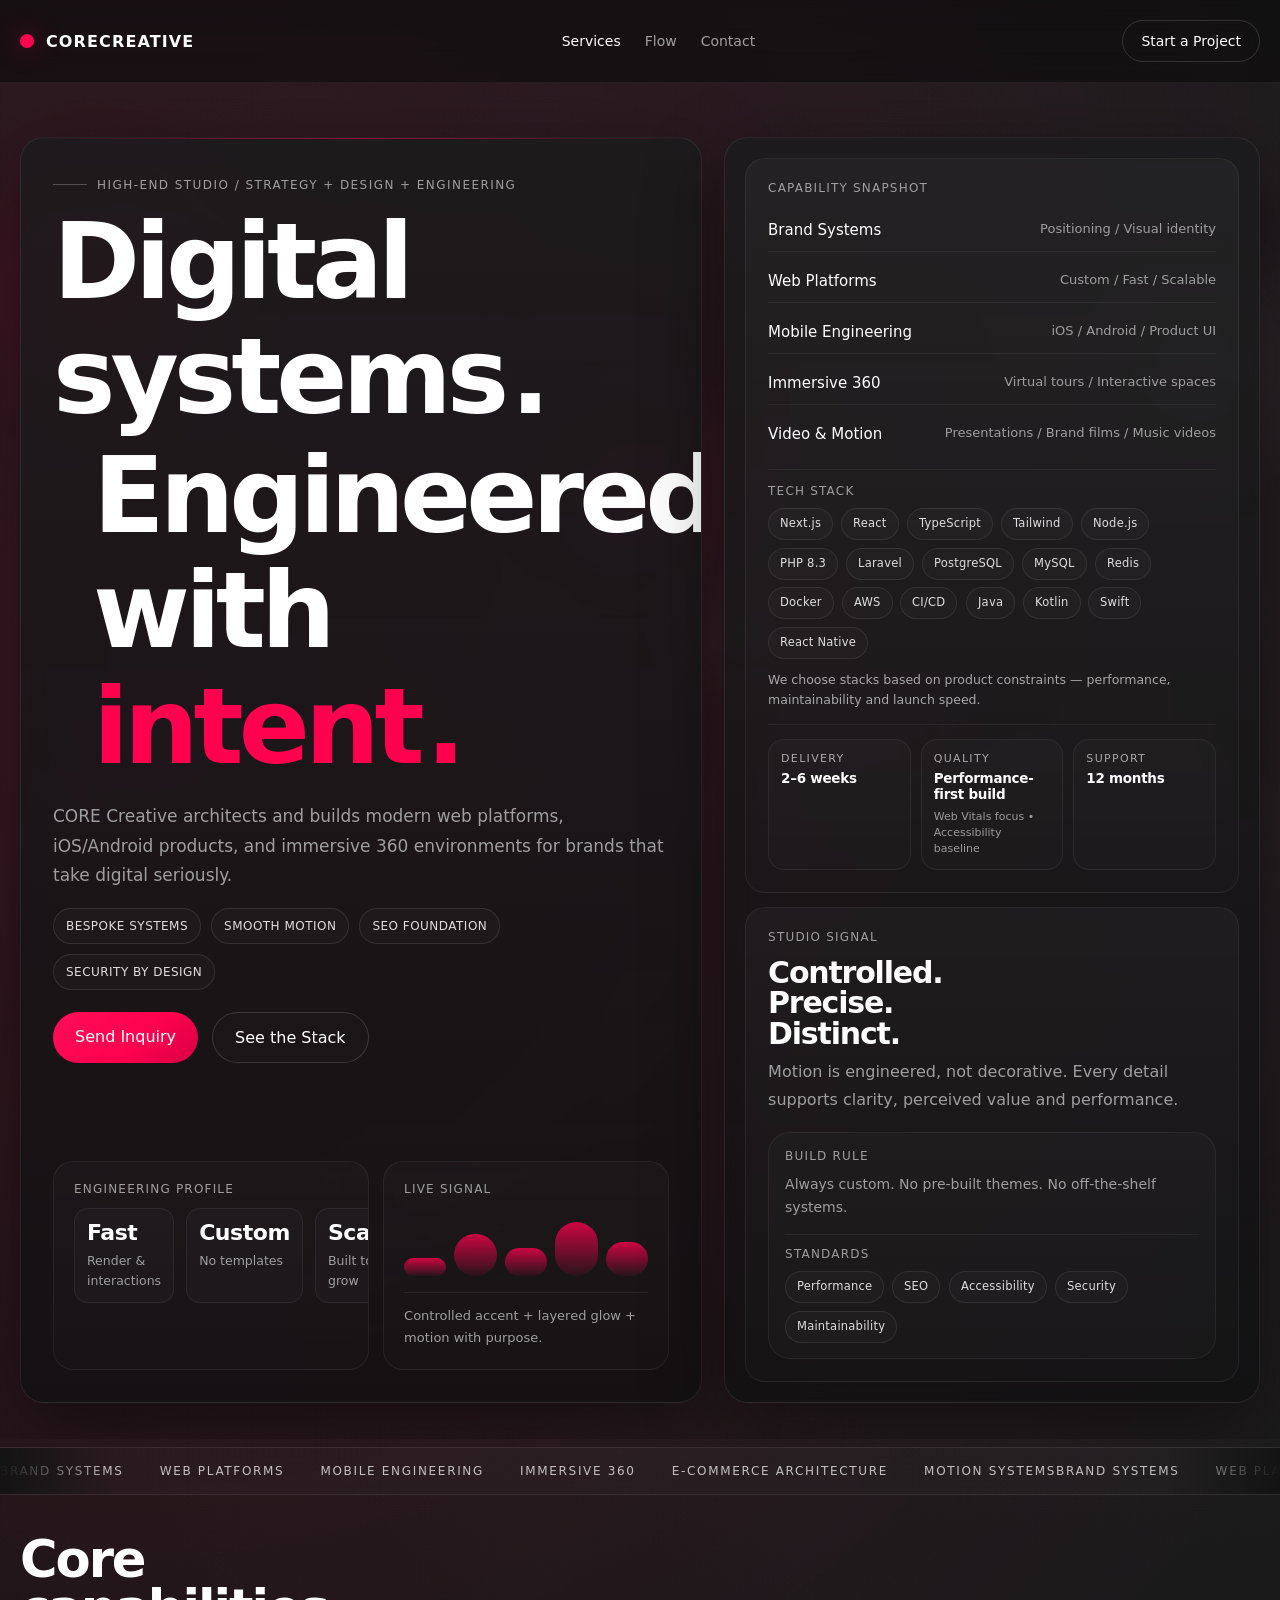
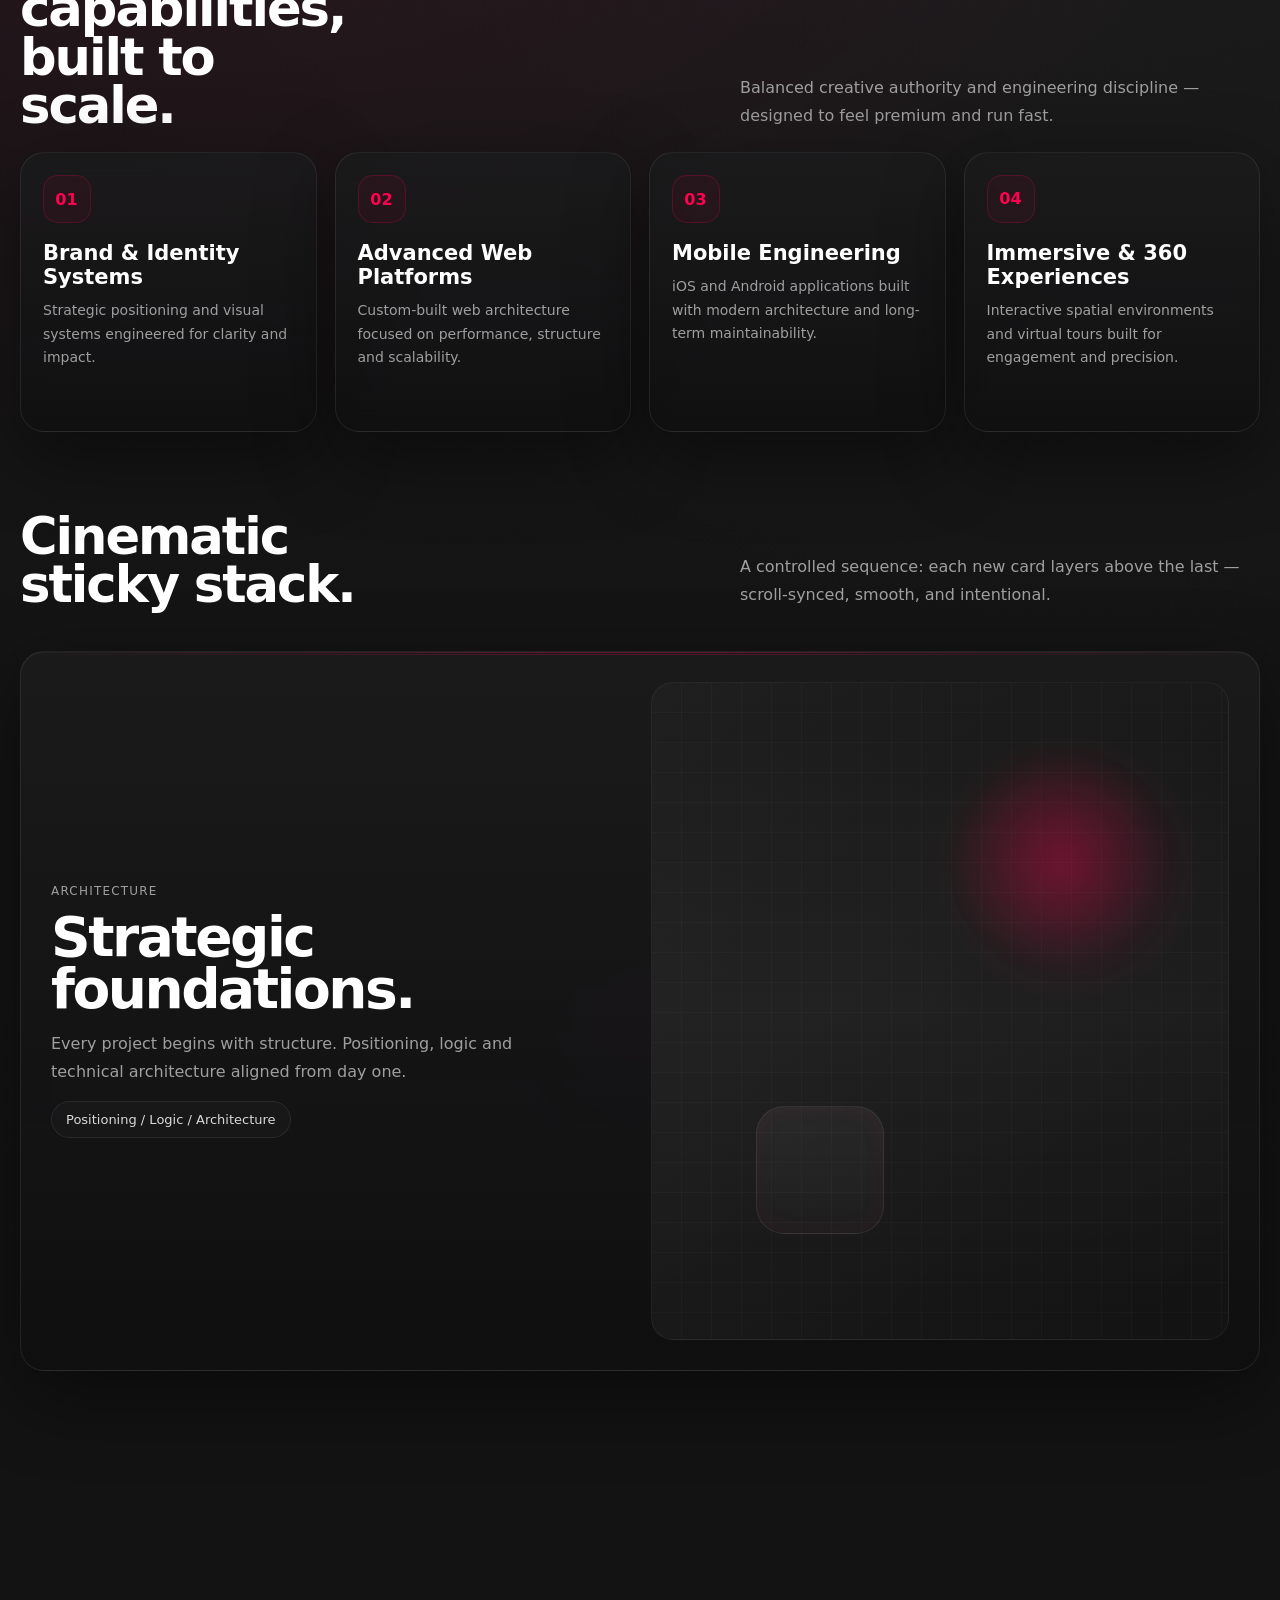
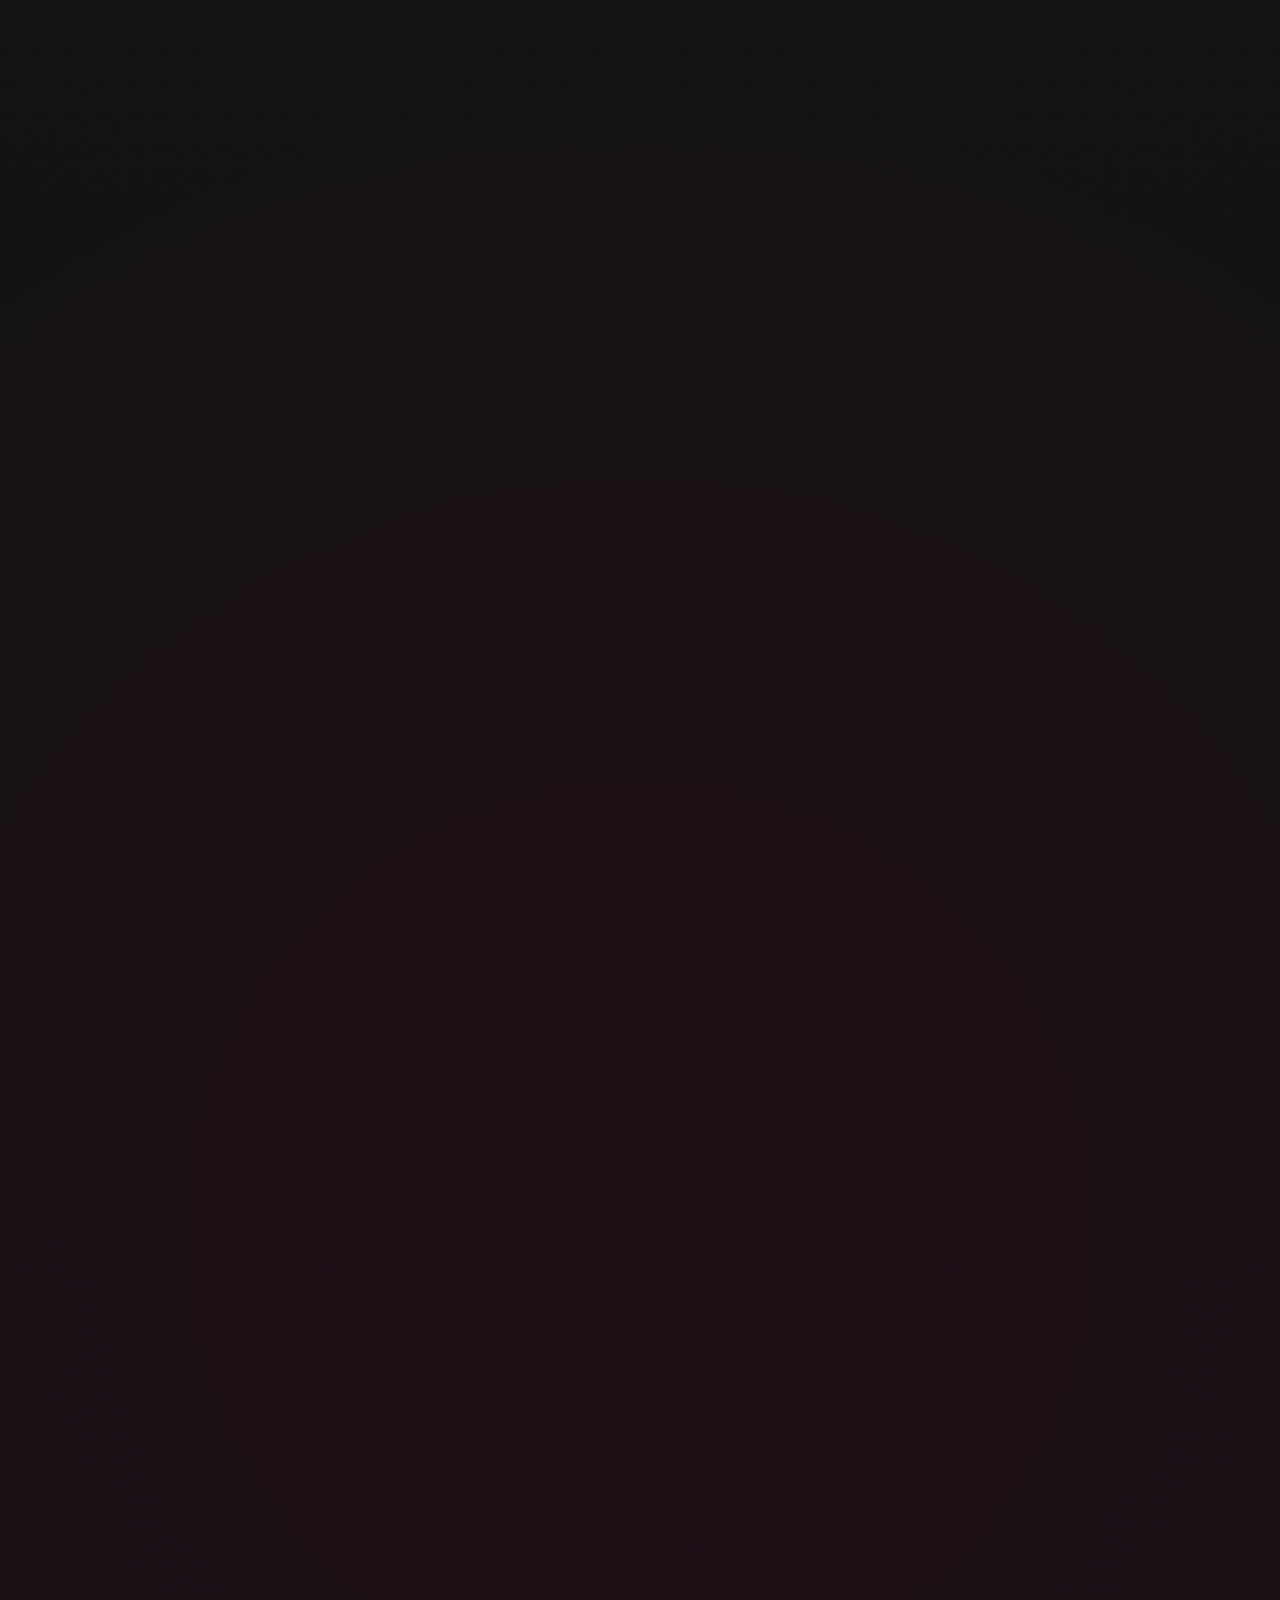
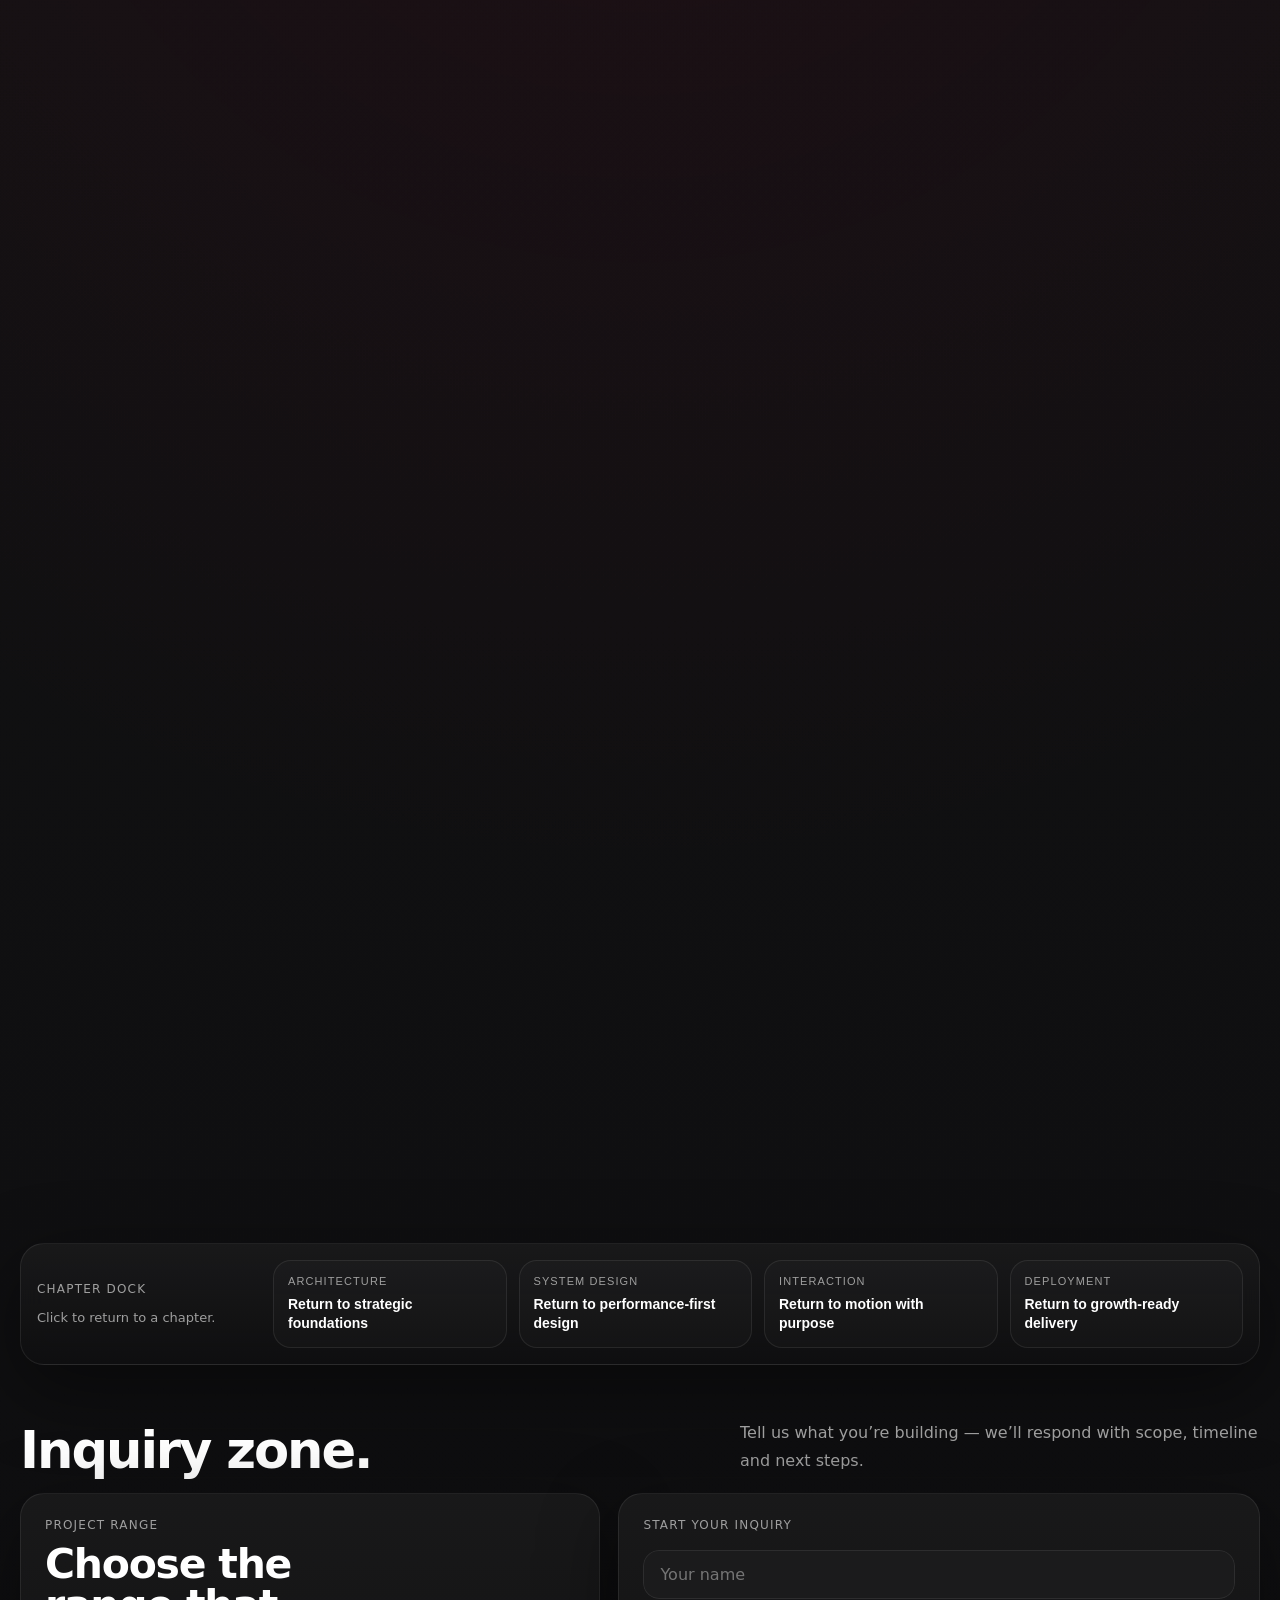
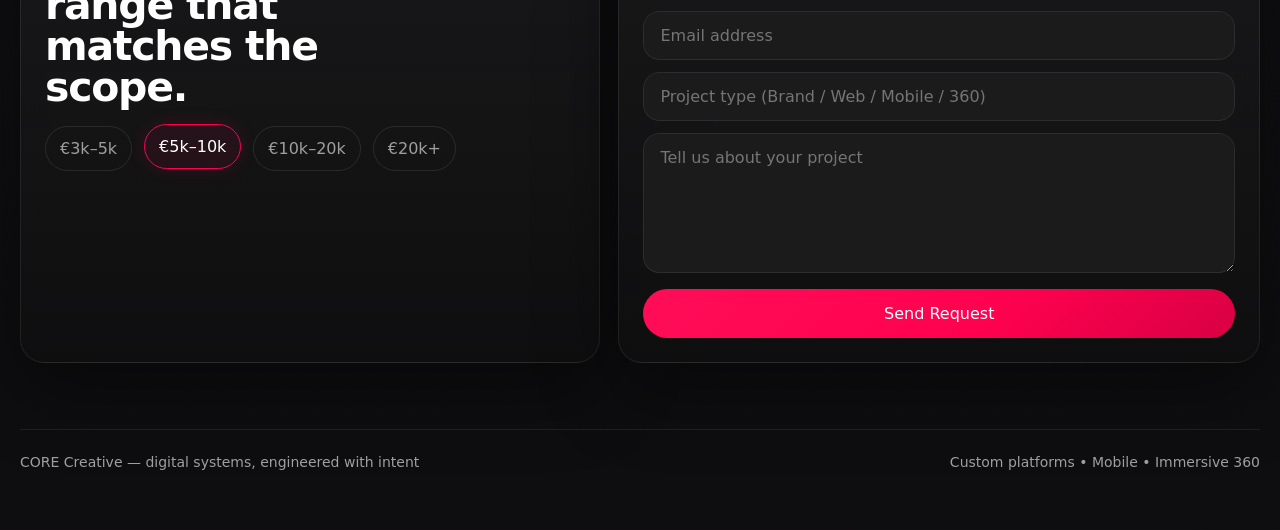
==== index.html @ ee584cf5 "baseline: last stable" ====
<!DOCTYPE html>
<html lang="en">
<head>
  <meta charset="UTF-8" />
  <meta name="viewport" content="width=device-width, initial-scale=1.0" />
  <title>CORE Creative — Real Overlay Stack</title>
<link rel="stylesheet" href="assets/css/styles.css?v=dev1">
</head>
<body>
  <header class="nav">
    <div class="container nav-inner">
      <a class="brand" href="#top"><span class="dot"></span><span>CORECREATIVE</span></a>
      <nav class="links">
        <a class="active" href="#services">Services</a>
        <a href="#stack">Flow</a>
        <a href="#contact">Contact</a>
      </nav>
      <a class="cta" href="#contact">Start a Project</a>
    </div>
  </header>

  <main>
    <section class="hero" id="top">
      <div class="hero-spot"></div>
      <div class="container hero-grid">
        <div class="panel reactive hero-main">
          <div class="hero-line"></div>

          <div>
            <span class="eyebrow">High-end studio / Strategy + Design + Engineering</span>

            <h1 class="title" aria-label="Digital systems. Engineered with intent.">
              <span class="line l1">
                <span class="w">Digital</span>
                <span class="w">systems<span class="punct punct-accent">.</span></span>
              </span>
              <span class="line l2">
                <span class="w">Engineered</span>
                <span class="w">with</span>
                <span class="w accent">intent<span class="punct punct-invert">.</span></span>
              </span>
            </h1>

            <p class="hero-copy">
              CORE Creative architects and builds modern web platforms, iOS/Android products, and immersive 360 environments for brands that take digital seriously.
            </p>

            <div class="proof-row" aria-label="proof signals">
              <span class="proof-pill">Bespoke systems</span>
              <span class="proof-pill">Smooth motion</span>
              <span class="proof-pill">SEO foundation</span>
              <span class="proof-pill">Security by design</span>
            </div>

            <div class="actions">
              <a class="btn primary" href="#contact">Send Inquiry</a>
              <a class="btn secondary" href="#stack">See the Stack</a>
            </div>
          </div>

          <div class="hero-strip">
            <div class="card reactive">
              <div>
                <div class="label">Engineering profile</div>
                <div class="metrics">
                  <div class="m"><strong>Fast</strong><span>Render & interactions</span></div>
                  <div class="m"><strong>Custom</strong><span>No templates</span></div>
                  <div class="m"><strong>Scaled</strong><span>Built to grow</span></div>
                </div>
              </div>
            </div>

            <div class="card reactive">
              <div>
                <div class="label">Live signal</div>
                <div class="bars">
                  <span class="bar"></span><span class="bar"></span><span class="bar"></span><span class="bar"></span><span class="bar"></span>
                </div>
              </div>
              <p class="micro">
                Controlled accent + layered glow + motion with purpose.
              </p>
            </div>
          </div>
        </div>

        <aside class="panel reactive hero-side">
          <div class="side-box reactive">
            <div class="label">Capability snapshot</div>
            <div class="list">
              <div class="item"><span>Brand Systems</span><span>Positioning / Visual identity</span></div>
              <div class="item"><span>Web Platforms</span><span>Custom / Fast / Scalable</span></div>
              <div class="item"><span>Mobile Engineering</span><span>iOS / Android / Product UI</span></div>
              <div class="item"><span>Immersive 360</span><span>Virtual tours / Interactive spaces</span></div>
              <div class="item"><span>Video & Motion</span><span>Presentations / Brand films / Music videos</span></div>
            </div>

            <div class="mini-stack">
              <div class="label">Tech stack</div>
              <div class="pill-row">
                <span class="pill">Next.js</span>
                <span class="pill">React</span>
                <span class="pill">TypeScript</span>
                <span class="pill">Tailwind</span>

                <span class="pill">Node.js</span>
                <span class="pill">PHP 8.3</span>
                <span class="pill">Laravel</span>

                <span class="pill">PostgreSQL</span>
                <span class="pill">MySQL</span>
                <span class="pill">Redis</span>
                <span class="pill">Docker</span>
                <span class="pill">AWS</span>
                <span class="pill">CI/CD</span>

                <span class="pill">Java</span>
                <span class="pill">Kotlin</span>
                <span class="pill">Swift</span>
                <span class="pill">React Native</span>
              </div>

              <p class="stack-note">
                We choose stacks based on product constraints — performance, maintainability and launch speed.
              </p>

              <div class="proof-metrics" aria-label="delivery proof">
                <div class="pm">
                  <small>Delivery</small>
                  <strong>2–6 weeks</strong>
                </div>

                <div class="pm">
                  <small>Quality</small>
                  <strong>Performance-first build</strong>
                  <span class="pm-sub">Web Vitals focus • Accessibility baseline</span>
                </div>

                <div class="pm">
                  <small>Support</small>
                  <strong>12 months</strong>
                </div>
              </div>
            </div>
          </div>

          <div class="side-box reactive">
            <div class="label">Studio signal</div>
            <h3 class="studio-title">
              Controlled. Precise. Distinct.
            </h3>
            <p class="studio-copy">
              Motion is engineered, not decorative. Every detail supports clarity, perceived value and performance.
            </p>

            <div class="rule-card">
              <div class="label">Build rule</div>
              <p class="rule-copy">
                Always custom. No pre-built themes. No off-the-shelf systems.
              </p>

              <div class="mini-stack mini-stack-tight">
                <div class="label">Standards</div>
                <div class="pill-row">
                  <span class="pill">Performance</span>
                  <span class="pill">SEO</span>
                  <span class="pill">Accessibility</span>
                  <span class="pill">Security</span>
                  <span class="pill">Maintainability</span>
                </div>
              </div>
            </div>
          </div>
        </aside>
      </div>
    </section>

    <section class="ticker-wrap" aria-hidden="true">
      <div class="ticker-track">
        <div class="ticker-group">
          <span>Brand Systems</span>
          <span>Web Platforms</span>
          <span>Mobile Engineering</span>
          <span>Immersive 360</span>
          <span>E-commerce Architecture</span>
          <span>Motion Systems</span>
        </div>
        <div class="ticker-group">
          <span>Brand Systems</span>
          <span>Web Platforms</span>
          <span>Mobile Engineering</span>
          <span>Immersive 360</span>
          <span>E-commerce Architecture</span>
          <span>Motion Systems</span>
        </div>
        <div class="ticker-group">
          <span>Brand Systems</span>
          <span>Web Platforms</span>
          <span>Mobile Engineering</span>
          <span>Immersive 360</span>
          <span>E-commerce Architecture</span>
          <span>Motion Systems</span>
        </div>
      </div>
    </section>

    <section class="section" id="services">
      <div class="container">
        <div class="head">
          <h2>Core capabilities, built to scale.</h2>
          <p>Balanced creative authority and engineering discipline — designed to feel premium and run fast.</p>
        </div>

        <div class="grid4">
          <article class="panel reactive service">
            <div>
              <div class="icon">01</div>
              <h3>Brand & Identity Systems</h3>
              <p>Strategic positioning and visual systems engineered for clarity and impact.</p>
            </div>
          </article>
          <article class="panel reactive service">
            <div>
              <div class="icon">02</div>
              <h3>Advanced Web Platforms</h3>
              <p>Custom-built web architecture focused on performance, structure and scalability.</p>
            </div>
          </article>
          <article class="panel reactive service">
            <div>
              <div class="icon">03</div>
              <h3>Mobile Engineering</h3>
              <p>iOS and Android applications built with modern architecture and long-term maintainability.</p>
            </div>
          </article>
          <article class="panel reactive service">
            <div>
              <div class="icon">04</div>
              <h3>Immersive & 360 Experiences</h3>
              <p>Interactive spatial environments and virtual tours built for engagement and precision.</p>
            </div>
          </article>
        </div>
      </div>
    </section>

    <section class="section" id="stack">
      <div class="container">
        <div class="head">
          <h2>Cinematic sticky stack.</h2>
          <p>A controlled sequence: each new card layers above the last — scroll-synced, smooth, and intentional.</p>
        </div>
      </div>

      <div class="stack-scene" id="stackScene">
        <div class="container">
          <div class="stack-sticky">
            <div class="stack-stage" id="stackStage">
              <div class="stack-scene-spot"></div>

              <article class="stack-card reactive" id="phase-1" data-base-rot="-2.6" data-base-x="-26">
                <div class="stack-veil"></div>
                <div class="stack-card-inner">
                  <div class="stack-copy">
                    <div class="label">Architecture</div>
                    <h3>Strategic foundations.</h3>
                    <p>Every project begins with structure. Positioning, logic and technical architecture aligned from day one.</p>
                    <span class="tag">Positioning / Logic / Architecture</span>
                  </div>
                  <div class="visual">
                    <div class="glow"></div>
                    <div class="core"></div>
                  </div>
                </div>
              </article>

              <article class="stack-card reactive" id="phase-2" data-base-rot="2.4" data-base-x="22">
                <div class="stack-veil"></div>
                <div class="stack-card-inner">
                  <div class="stack-copy">
                    <div class="label">System Design</div>
                    <h3>Designed to perform.</h3>
                    <p>Visual systems and interface logic built as one cohesive environment — clear, premium, consistent.</p>
                    <span class="tag">Design System / UI Logic / Cohesion</span>
                  </div>
                  <div class="visual">
                    <div class="glow" style="top:18%;right:16%"></div>
                    <div class="core" style="left:22%;bottom:20%"></div>
                  </div>
                </div>
              </article>

              <article class="stack-card reactive" id="phase-3" data-base-rot="-2.2" data-base-x="-18">
                <div class="stack-veil"></div>
                <div class="stack-card-inner">
                  <div class="stack-copy">
                    <div class="label">Interaction & Performance</div>
                    <h3>Motion with purpose.</h3>
                    <p>Controlled animation and feedback engineered for clarity and speed — never for decoration.</p>
                    <span class="tag">Motion / Feedback / Performance</span>
                  </div>
                  <div class="visual">
                    <div class="glow" style="top:24%;right:12%"></div>
                    <div class="core" style="left:16%;bottom:14%"></div>
                  </div>
                </div>
              </article>

              <article class="stack-card reactive" id="phase-4" data-base-rot="2.0" data-base-x="16">
                <div class="stack-veil"></div>
                <div class="stack-card-inner">
                  <div class="stack-copy">
                    <div class="label">Deployment & Scale</div>
                    <h3>Built for growth.</h3>
                    <p>Clean code, scalable architecture and long-term maintainability — ready for what comes next.</p>
                    <span class="tag">Scale / Maintainability / Delivery</span>
                  </div>
                  <div class="visual">
                    <div class="glow" style="top:14%;right:8%"></div>
                    <div class="core" style="left:20%;bottom:18%"></div>
                  </div>
                </div>
              </article>

            </div>
          </div>
        </div>
      </div>
    </section>

    <section class="section chapter-dock" id="dock">
      <div class="container">
        <div class="panel reactive chapter-shell">
          <div class="chapter-intro">
            <div class="label" style="margin-bottom:8px;">Chapter Dock</div>
            Click to return to a chapter.
          </div>
          <div class="chapter-row">
            <button class="chapter-btn" data-target="phase-1">
              <small>Architecture</small>
              <strong>Return to strategic foundations</strong>
            </button>
            <button class="chapter-btn" data-target="phase-2">
              <small>System Design</small>
              <strong>Return to performance-first design</strong>
            </button>
            <button class="chapter-btn" data-target="phase-3">
              <small>Interaction</small>
              <strong>Return to motion with purpose</strong>
            </button>
            <button class="chapter-btn" data-target="phase-4">
              <small>Deployment</small>
              <strong>Return to growth-ready delivery</strong>
            </button>
          </div>
        </div>
      </div>
    </section>

    <section class="section" id="contact">
      <div class="container">
        <div class="head">
          <h2>Inquiry zone.</h2>
          <p>Tell us what you’re building — we’ll respond with scope, timeline and next steps.</p>
        </div>

        <div class="two">
          <div class="panel reactive box">
            <div class="label">Project range</div>
            <h3 style="margin:12px 0 0;font-size:clamp(28px,3.2vw,44px);line-height:1;letter-spacing:-.03em;max-width:12ch;">
              Choose the range that matches the scope.
            </h3>
            <div class="chips">
              <span class="chip">€3k–5k</span>
              <span class="chip active">€5k–10k</span>
              <span class="chip">€10k–20k</span>
              <span class="chip">€20k+</span>
            </div>
          </div>

          <div class="panel reactive box">
            <div class="label">Start your inquiry</div>
            <form>
              <div class="field-wrap reactive">
                <input class="field" type="text" placeholder="Your name" />
              </div>
              <div class="field-wrap reactive">
                <input class="field" type="email" placeholder="Email address" />
              </div>
              <div class="field-wrap reactive">
                <input class="field" type="text" placeholder="Project type (Brand / Web / Mobile / 360)" />
              </div>
              <div class="field-wrap reactive">
                <textarea class="field" placeholder="Tell us about your project"></textarea>
              </div>
              <button class="btn primary" type="button">Send Request</button>
            </form>
          </div>
        </div>
      </div>
    </section>
  </main>

  <footer class="footer">
    <div class="container footer-line">
      <span>CORE Creative — digital systems, engineered with intent</span>
      <span>Custom platforms • Mobile • Immersive 360</span>
    </div>
  </footer>

  <script src="assets/js/app.js" defer></script>
</body>
</html>
---- assets/css/styles.css ----
:root{
  --accent:#FF014F;
  --accent-rgb:255,1,79;
  --bg1:#1b1b1c;
  --bg2:#141414;
  --bg3:#0e0e10;
  --text:#fff;
  --muted:#9F9F9F;
  --b1:rgba(255,255,255,.08);
  --b2:rgba(255,255,255,.14);
  --r:24px;
  --ease:cubic-bezier(.22,.61,.36,1);
  --max:1240px;
  --hero-x:50%;
  --hero-y:35%;
  --stack-x:50%;
  --stack-y:50%;
}

*{box-sizing:border-box}
html{scroll-behavior:smooth}
body{
  margin:0;
  font-family:Inter,system-ui,-apple-system,Segoe UI,sans-serif;
  color:var(--text);
  background:
    radial-gradient(circle at 12% 10%, rgba(var(--accent-rgb),.14), transparent 22%),
    radial-gradient(circle at 86% 14%, rgba(255,255,255,.03), transparent 22%),
    radial-gradient(circle at 50% 64%, rgba(var(--accent-rgb),.06), transparent 28%),
    linear-gradient(180deg, var(--bg1) 0%, var(--bg2) 34%, var(--bg3) 100%);
  overflow-x:hidden;
}

a{color:inherit;text-decoration:none}
.container{width:min(100% - 32px, var(--max)); margin:0 auto; position:relative; z-index:2;}

.nav{
  position:sticky; top:0; z-index:100;
  backdrop-filter:blur(16px);
  background:rgba(10,10,10,.56);
  border-bottom:1px solid rgba(255,255,255,.05);
}
.nav-inner{
  min-height:82px;
  display:flex;
  align-items:center;
  justify-content:space-between;
  gap:18px;
}
.brand{display:inline-flex; align-items:center; gap:12px; font-weight:800; letter-spacing:.07em;}
.dot{
  width:14px;height:14px;border-radius:999px;background:var(--accent);
  box-shadow:0 0 28px rgba(var(--accent-rgb),.44);
  animation:pulse 3s infinite;
}
.links{display:flex; gap:24px; color:var(--muted); font-size:14px;}
.links a:hover,.links a.active{color:#fff}
.cta{
  padding:12px 18px;
  border-radius:999px;
  border:1px solid var(--b2);
  font-size:14px;
  transition:.25s var(--ease);
}
.cta:hover{
  transform:translateY(-2px);
  border-color:var(--accent);
  box-shadow:0 0 24px rgba(var(--accent-rgb),.16);
}

.reactive{
  position:relative;
  --mx:50%;
  --my:50%;
  border-radius:inherit;
  isolation:isolate;
}
.reactive::before{
  content:"";
  position:absolute; inset:0;
  padding:1px; border-radius:inherit;
  background: radial-gradient(220px circle at var(--mx) var(--my),
    rgba(var(--accent-rgb),.92),
    rgba(var(--accent-rgb),.20) 20%,
    rgba(255,255,255,.08) 34%,
    transparent 60%);
  -webkit-mask: linear-gradient(#000 0 0) content-box, linear-gradient(#000 0 0);
  -webkit-mask-composite: xor;
  mask-composite: exclude;
  opacity:0;
  transition:opacity .14s linear;
  pointer-events:none;
  z-index:8;
}
.reactive::after{
  content:"";
  position:absolute; inset:-18%;
  background: radial-gradient(240px circle at var(--mx) var(--my), rgba(var(--accent-rgb),.10), transparent 42%);
  opacity:0;
  transition:opacity .14s linear;
  pointer-events:none;
  z-index:0;
}
.reactive.is-active::before,
.reactive.is-active::after{opacity:1}

.panel{
  border:1px solid var(--b1);
  border-radius:24px;
  background:linear-gradient(180deg, rgba(27,27,28,.84), rgba(15,15,16,.74));
  box-shadow:0 24px 80px rgba(0,0,0,.45);
  backdrop-filter:blur(12px);
  overflow:hidden;
}

.hero{
  position:relative;
  padding:54px 0 36px;
  overflow:clip;
}
.hero::before,.hero::after{
  content:"";
  position:absolute;
  border-radius:999px;
  filter:blur(18px);
  pointer-events:none;
  z-index:0;
}
.hero::before{
  width:360px;height:360px; left:-80px; top:20px;
  background: radial-gradient(circle, rgba(var(--accent-rgb),.16), transparent 64%);
  animation: floaty 10s ease-in-out infinite;
}
.hero::after{
  width:320px;height:320px; right:-80px; top:120px;
  background: radial-gradient(circle, rgba(255,255,255,.05), transparent 68%);
  animation: floaty 12s ease-in-out infinite reverse;
}
.hero-spot{
  position:absolute; inset:-8% -6% 0 -6%;
  pointer-events:none; z-index:1;
  background:
    radial-gradient(360px circle at var(--hero-x) var(--hero-y), rgba(var(--accent-rgb),.13), transparent 34%),
    radial-gradient(220px circle at calc(var(--hero-x) + 6%) calc(var(--hero-y) + 10%), rgba(255,255,255,.04), transparent 38%);
  filter:blur(18px);
}

.hero-grid{
  display:grid;
  grid-template-columns:1.12fr .88fr;
  gap:22px;
  align-items:stretch;
}
.hero-main{
  padding:32px;
  min-height:700px;
  display:flex;
  flex-direction:column;
  justify-content:space-between;
  position:relative;
}
.hero-line{
  position:absolute; inset:0 auto auto 0;
  width:100%; height:1px;
  background:linear-gradient(90deg,transparent,rgba(var(--accent-rgb),.7),transparent);
  opacity:.8;
}

.eyebrow{
  display:inline-flex;
  align-items:center;
  gap:10px;
  color:var(--muted);
  font-size:12px;
  letter-spacing:.12em;
  text-transform:uppercase;
}
.eyebrow::before{
  content:"";
  width:34px; height:1px;
  background:rgba(255,255,255,.24);
}

/* ---- TITLE FIX: avoid clipping, keep premium spacing ---- */
h1{
  margin:18px 0 0;
  font-size:clamp(56px, 8.2vw, 126px);
  line-height:1.0;
  letter-spacing:-.048em;
  max-width:100%;
}
.title{
  display:flex;
  flex-direction:column;
  gap:clamp(10px, 1.1vw, 16px);
  align-items:flex-start;
}
.line{
  display:flex;
  flex-wrap:wrap;                /* allow wrap -> no cutoff */
  align-items:baseline;
  column-gap:.18em;              /* keeps “fancy” spacing */
  row-gap:.10em;
  padding-right:.08em;
}
.l2{
  margin-left:.55ch;             /* stagger without transform clipping */
}

.w{
  display:inline-block;
  opacity:0;
  transform:translateY(120%) skewY(7deg);
  animation:splitIn 1s var(--ease) forwards;
  will-change:transform, opacity;
}
.punct{
  display:inline-block;
  opacity:1;
  transform:none;
  animation:none;
  margin-left:.06em;
  letter-spacing:0;
}
.accent{color:var(--accent)}
.l1 .w:nth-child(1){animation-delay:.06s}
.l1 .w:nth-child(2){animation-delay:.16s}
.l2 .w:nth-child(1){animation-delay:.30s}
.l2 .w:nth-child(2){animation-delay:.40s}
.l2 .w:nth-child(3){animation-delay:.50s}

.hero-copy{
  margin-top:22px;
  max-width:62ch;
  color:var(--muted);
  font-size:17px;
  line-height:1.75;
  opacity:0;
  transform:translateY(16px);
  animation:fadeUp .9s var(--ease) .72s forwards;
}

.proof-row{
  margin-top:14px;
  display:flex;
  flex-wrap:wrap;
  gap:10px;
  opacity:0;
  transform:translateY(10px);
  animation:fadeUp .9s var(--ease) .80s forwards;
}
.proof-pill{
  padding:10px 12px;
  border-radius:999px;
  border:1px solid rgba(255,255,255,.10);
  background:rgba(255,255,255,.02);
  color:rgba(255,255,255,.86);
  font-size:12px;
  letter-spacing:.04em;
  text-transform:uppercase;
}

.actions{
  margin-top:22px;
  display:flex;
  gap:14px;
  flex-wrap:wrap;
  opacity:0;
  transform:translateY(16px);
  animation:fadeUp .9s var(--ease) .90s forwards;
}
.btn{
  border:0; cursor:pointer; border-radius:999px;
  padding:15px 22px; font:inherit;
  position:relative; overflow:hidden;
  transition:.25s var(--ease);
}
.btn::before{
  content:"";
  position:absolute;
  width:130px;height:130px;
  right:-40px; bottom:-70px;
  border-radius:999px;
  background: radial-gradient(circle, rgba(255,255,255,.20), transparent 68%);
  opacity:0;
  transition:opacity .25s var(--ease);
}
.btn:hover::before{opacity:1}
.primary{
  background:linear-gradient(135deg,#ff0d58,#ff014f 58%,#d90043);
  color:#fff;
}
.primary:hover{
  transform:translateY(-3px);
  box-shadow:0 0 28px rgba(var(--accent-rgb),.26);
}
.secondary{
  background:rgba(255,255,255,.01);
  border:1px solid var(--b2);
  color:#fff;
}
.secondary:hover{
  transform:translateY(-3px);
  border-color:var(--accent);
  background:rgba(var(--accent-rgb),.04);
}

/* HERO STRIP */
.hero-strip{
  margin-top:28px;
  display:grid;
  grid-template-columns:1.05fr .95fr;
  gap:14px;
  align-items:stretch;
}
.card{
  border-radius:20px;
  border:1px solid rgba(255,255,255,.06);
  background: linear-gradient(180deg, rgba(255,255,255,.025), rgba(255,255,255,.01));
  padding:20px;
  min-height:188px;
  overflow:hidden;

  display:flex;
  flex-direction:column;
  justify-content:space-between;
  gap:16px;

  transition:transform .25s var(--ease), box-shadow .25s var(--ease);
}
.card:hover{
  transform:translateY(-4px) scale(1.005);
  box-shadow:0 16px 44px rgba(0,0,0,.26);
}
.label{
  color:var(--muted);
  font-size:12px;
  letter-spacing:.1em;
  text-transform:uppercase;
}
.metrics{
  margin-top:12px;
  display:grid;
  grid-template-columns:repeat(3,1fr);
  gap:12px;
}
.m{
  padding:12px 12px;
  border-radius:14px;
  background:rgba(255,255,255,.02);
  border:1px solid rgba(255,255,255,.06);
}
.m strong{
  display:block;
  font-size:22px;
  line-height:1.05;
  margin-bottom:6px;
  letter-spacing:-.02em;
}
.m span{color:var(--muted); font-size:12.5px; line-height:1.35;}

.bars{
  margin-top:10px;
  display:grid;
  grid-template-columns:repeat(5,1fr);
  gap:8px;
  align-items:end;
  min-height:70px;
}
.bar{
  border-radius:999px;
  background:linear-gradient(180deg, rgba(var(--accent-rgb),.78), rgba(var(--accent-rgb),.06));
  transform-origin:bottom;
  animation:barPulse 2.4s ease-in-out infinite;
}
.bar:nth-child(1){height:18px;animation-delay:.1s}
.bar:nth-child(2){height:42px;animation-delay:.3s}
.bar:nth-child(3){height:28px;animation-delay:.5s}
.bar:nth-child(4){height:54px;animation-delay:.2s}
.bar:nth-child(5){height:34px;animation-delay:.4s}

.micro{
  margin:0;
  color:var(--muted);
  font-size:13px;
  line-height:1.7;
  padding-top:12px;
  border-top:1px solid rgba(255,255,255,.06);
}

.hero-side{
  padding:20px;
  min-height:700px;
  display:grid;
  grid-template-rows:auto auto;
  gap:14px;
}
.side-box{
  padding:22px;
  border-radius:20px;
  border:1px solid rgba(255,255,255,.06);
  background:linear-gradient(180deg, rgba(255,255,255,.03), rgba(255,255,255,.01));
  transition:transform .25s var(--ease), box-shadow .25s var(--ease);
  overflow:hidden;
}
.side-box:hover{
  transform:translateY(-6px);
  box-shadow:0 18px 50px rgba(0,0,0,.28);
}
.list{margin-top:14px; display:grid; gap:8px;}
.item{
  display:flex;
  justify-content:space-between;
  gap:12px;
  padding:12px 0;
  border-bottom:1px solid rgba(255,255,255,.06);
  font-size:15px;
}
.item:last-child{border-bottom:0}
.item span:last-child{
  color:var(--muted);
  font-size:13px;
  text-align:right;
}

/* Tech stack + pills */
.mini-stack{
  margin-top:14px;
  padding-top:14px;
  border-top:1px solid rgba(255,255,255,.06);
}
.mini-stack-tight{
  margin-top:14px;
  padding-top:12px;
}
.pill-row{
  margin-top:10px;
  display:flex;
  flex-wrap:wrap;
  gap:8px;
}
.pill{
  padding:9px 11px;
  border-radius:999px;
  border:1px solid rgba(255,255,255,.08);
  background:rgba(255,255,255,.02);
  color:rgba(255,255,255,.86);
  font-size:11.5px;
  letter-spacing:.02em;
  line-height:1;
  white-space:nowrap;
  transition:transform .25s var(--ease), border-color .25s var(--ease), background .25s var(--ease), box-shadow .25s var(--ease);
  will-change:transform;
}
.pill:hover{
  transform:translateY(-2px);
  border-color:rgba(var(--accent-rgb), .35);
  background:rgba(var(--accent-rgb), .05);
  box-shadow:0 0 22px rgba(var(--accent-rgb), .10);
}
.stack-note{
  margin:12px 0 0;
  color:rgba(255,255,255,.62);
  font-size:12.5px;
  line-height:1.6;
}

/* proof metrics row */
.proof-metrics{
  margin-top:14px;
  padding-top:14px;
  border-top:1px solid rgba(255,255,255,.06);
  display:grid;
  grid-template-columns:repeat(3, minmax(0, 1fr));
  gap:10px;
}
.pm{
  border:1px solid rgba(255,255,255,.06);
  background:linear-gradient(180deg, rgba(255,255,255,.018), rgba(255,255,255,.010));
  border-radius:16px;
  padding:12px 12px;
}
.pm small{
  display:block;
  color:rgba(255,255,255,.62);
  font-size:11px;
  letter-spacing:.12em;
  text-transform:uppercase;
  margin-bottom:6px;
}
.pm strong{
  display:block;
  font-size:13.5px;
  letter-spacing:-.02em;
  line-height:1.15;
}
.pm-sub{
  display:block;
  margin-top:7px;
  color:rgba(255,255,255,.56);
  font-size:11px;
  line-height:1.45;
}

/* Studio text helpers */
.studio-title{
  margin:14px 0 8px;
  font-size:30px;
  line-height:1.02;
  letter-spacing:-0.04em;
  max-width:12ch;
}
.studio-copy{
  margin:0;
  color:var(--muted);
  line-height:1.75;
}

/* Rule card */
.rule-card{
  margin-top:18px;
  border-radius:22px;
  border:1px solid rgba(255,255,255,.06);
  background:rgba(255,255,255,.02);
  padding:16px;
}
.rule-copy{
  margin:10px 0 0;
  color:var(--muted);
  line-height:1.7;
  font-size:14px;
}

.ticker-wrap{
  margin:8px 0 0;
  overflow:hidden;
  border-top:1px solid var(--b1);
  border-bottom:1px solid var(--b1);
  background:rgba(255,255,255,.015);
  position:relative;
}
.ticker-wrap::before,.ticker-wrap::after{
  content:"";
  position:absolute;
  top:0;
  width:110px;
  height:100%;
  pointer-events:none;
  z-index:2;
}
.ticker-wrap::before{
  left:0;
  background:linear-gradient(90deg, rgba(20,20,20,1), rgba(20,20,20,0));
}
.ticker-wrap::after{
  right:0;
  background:linear-gradient(270deg, rgba(20,20,20,1), rgba(20,20,20,0));
}
.ticker-track{
  display:flex;
  width:max-content;
  will-change:transform;
  animation:tickerLoop 18s linear infinite;
}
.ticker-group{
  display:flex;
  flex-shrink:0;
  align-items:center;
  gap:36px;
  padding:16px 0;
  color:rgba(255,255,255,.72);
  text-transform:uppercase;
  letter-spacing:.14em;
  font-size:12px;
}

.section{padding:40px 0;}
.head{
  display:flex;
  justify-content:space-between;
  align-items:end;
  gap:18px;
  margin-bottom:18px;
}
.head h2{
  margin:0;
  font-size:clamp(32px,4vw,58px);
  line-height:.95;
  letter-spacing:-.04em;
  max-width:10ch;
}
.head p{
  margin:0;
  max-width:520px;
  color:var(--muted);
  line-height:1.75;
}

/* ---- FIX: Stack must never overlap its heading ---- */
#stack{
  position:relative;
  isolation:isolate; /* key: contain stacking contexts from transforms/perspective */
}
#stack .head{
  position:relative;
  z-index:5; /* above sticky stage/cards inside the same isolated context */
}

.grid4{
  display:grid;
  grid-template-columns:repeat(4,1fr);
  gap:18px;
  margin-top:22px;
}
.service{
  min-height:280px;
  padding:22px;
  display:flex;
  flex-direction:column;
  justify-content:space-between;
  transition:.25s var(--ease);
}
.service:hover{
  transform:translateY(-8px) scale(1.01);
  box-shadow:0 18px 55px rgba(0,0,0,.34);
}
.icon{
  width:48px;height:48px;border-radius:15px;
  border:1px solid rgba(var(--accent-rgb),.22);
  background:rgba(var(--accent-rgb),.06);
  display:grid; place-items:center;
  color:var(--accent);
  font-weight:700;
}
.service h3{margin:18px 0 10px; font-size:21px;}
.service p{margin:0; color:var(--muted); line-height:1.7; font-size:14px;}

/* REAL OVERLAY STACK */
.stack-scene{
  position:relative;
  z-index:1; /* stays below #stack .head inside isolated section */
  height:420vh;
}
.stack-scene .container{height:100%}
.stack-sticky{
  position:sticky;
  top:108px;
  height:calc(100vh - 132px);
  display:flex;
  align-items:center;
}
.stack-stage{
  position:relative;
  width:100%;
  height:min(80vh, 760px);
  min-height:580px;
  perspective:1400px;
  perspective-origin:50% 48%;
  transform-style:preserve-3d;
  overflow:visible;
  isolation:isolate;
}
.stack-scene-spot{
  position:absolute;
  inset:-12%;
  pointer-events:none;
  z-index:0;
  background:
    radial-gradient(320px circle at var(--stack-x) var(--stack-y), rgba(var(--accent-rgb),.10), transparent 34%),
    radial-gradient(220px circle at calc(var(--stack-x) + 7%) calc(var(--stack-y) + 12%), rgba(255,255,255,.04), transparent 36%);
  filter:blur(22px);
  transform:translateZ(0);
}
.stack-card{
  position:absolute;
  inset:0;
  border:1px solid rgba(255,255,255,.08);
  border-radius:24px;
  background:linear-gradient(180deg, rgba(27,27,28,.94), rgba(15,15,16,.88));
  box-shadow:
    0 24px 80px rgba(0,0,0,.48),
    inset 0 1px 0 rgba(255,255,255,.03);
  backdrop-filter:blur(14px);
  overflow:hidden;
  will-change:transform, filter, opacity;
  transform-style:preserve-3d;
  backface-visibility:hidden;

  --tx:0px;
  --ty:0px;
  --rz:0deg;
  --sc:1;
  --rx:0deg;
  --ry:0deg;

  transform:
    translate3d(var(--tx), var(--ty), 0)
    rotate(var(--rz))
    scale(var(--sc))
    rotateX(var(--rx))
    rotateY(var(--ry));

  pointer-events:none;
  z-index:10;
}
.stack-card.active-top{pointer-events:auto}
.stack-card::before{
  content:"";
  position:absolute;
  inset:0 auto auto 0;
  width:100%;
  height:1px;
  background:linear-gradient(90deg, transparent, rgba(var(--accent-rgb),.45), transparent);
  opacity:.65;
  z-index:7;
}
.stack-veil{
  position:absolute;
  inset:0;
  background:
    linear-gradient(180deg, rgba(0,0,0,.05), rgba(0,0,0,.16)),
    radial-gradient(circle at 82% 14%, rgba(0,0,0,.14), transparent 28%);
  opacity:0;
  pointer-events:none;
  z-index:2;
  transform:translateZ(0);
}
.stack-card-inner{
  position:relative;
  z-index:4;
  height:100%;
  padding:30px;
  display:grid;
  grid-template-columns:1fr 1fr;
  gap:22px;
  align-items:stretch;
  transform:translateZ(0);
  backface-visibility:hidden;
}
.stack-copy{
  display:flex;
  flex-direction:column;
  justify-content:center;
  gap:14px;
}
.stack-copy h3{
  margin:0;
  font-size:clamp(34px,4.3vw,60px);
  line-height:.94;
  letter-spacing:-.045em;
  max-width:10ch;
}
.stack-copy p{
  margin:0;
  color:var(--muted);
  line-height:1.78;
  max-width:48ch;
}
.tag{
  width:fit-content;
  padding:10px 14px;
  border-radius:999px;
  border:1px solid rgba(255,255,255,.08);
  background:rgba(255,255,255,.02);
  color:rgba(255,255,255,.84);
  font-size:13px;
}
.visual{
  border-radius:22px;
  border:1px solid rgba(255,255,255,.06);
  position:relative;
  overflow:hidden;
  background:
    linear-gradient(135deg, rgba(255,255,255,.03), rgba(255,255,255,.01)),
    radial-gradient(circle at 72% 28%, rgba(var(--accent-rgb),.16), transparent 22%),
    linear-gradient(135deg, #181818, #101010);
  min-height:100%;
  transform:translateZ(0);
  backface-visibility:hidden;
  contain:paint;
}
.visual::before{
  content:"";
  position:absolute; inset:-1px;
  background-image:
    linear-gradient(rgba(255,255,255,.025) 1px, transparent 1px),
    linear-gradient(90deg, rgba(255,255,255,.025) 1px, transparent 1px);
  background-size:30px 30px;
  transform:translateZ(0);
  will-change:transform;
}
.visual::after{
  content:"";
  position:absolute; inset:-1px;
  background:linear-gradient(180deg, transparent, rgba(255,255,255,.03), transparent);
  animation:scan 6s linear infinite;
  transform:translateZ(0);
  will-change:transform;
}
.glow{
  position:absolute;
  width:220px; height:220px;
  top:10%; right:10%;
  border-radius:999px;
  background:radial-gradient(circle, rgba(var(--accent-rgb),.24), transparent 68%);
  filter:blur(10px);
  transform:translateZ(0);
}
.core{
  position:absolute;
  width:128px; height:128px;
  left:18%; bottom:16%;
  border-radius:28px;
  border:1px solid rgba(255,255,255,.08);
  background:linear-gradient(180deg, rgba(255,255,255,.05), rgba(255,255,255,.02));
  box-shadow: inset 0 0 24px rgba(var(--accent-rgb),.05);
  transform:translateZ(0);
}

.chapter-dock{
  padding:0 0 14px;
  margin-top:-4px;
}
.chapter-shell{
  padding:16px;
  border-radius:24px;
  display:grid;
  grid-template-columns:220px 1fr;
  gap:16px;
  align-items:center;
}
.chapter-intro{
  color:var(--muted);
  font-size:13px;
  line-height:1.7;
}
.chapter-row{
  display:grid;
  grid-template-columns:repeat(4,1fr);
  gap:12px;
}
.chapter-btn{
  border:1px solid rgba(255,255,255,.08);
  background:rgba(255,255,255,.02);
  color:#fff;
  border-radius:18px;
  padding:14px;
  text-align:left;
  cursor:pointer;
  transition:transform .25s var(--ease), border-color .25s var(--ease), background .25s var(--ease), box-shadow .25s var(--ease);
}
.chapter-btn small{
  display:block;
  color:var(--muted);
  margin-bottom:8px;
  text-transform:uppercase;
  letter-spacing:.1em;
  font-size:11px;
}
.chapter-btn strong{
  display:block;
  font-size:14px;
  line-height:1.35;
  font-weight:600;
}
.chapter-btn:hover{
  transform:translateY(-4px);
  border-color:rgba(var(--accent-rgb), .35);
  background:rgba(var(--accent-rgb), .05);
  box-shadow:0 0 24px rgba(var(--accent-rgb), .12);
}

.two{display:grid; grid-template-columns:.95fr 1.05fr; gap:18px;}
.box{padding:24px;}
.chips{margin-top:18px; display:flex; flex-wrap:wrap; gap:12px;}
.chip{
  padding:12px 14px; border-radius:999px;
  border:1px solid rgba(255,255,255,.10);
  color:var(--muted);
  transition:.25s var(--ease);
}
.chip.active,.chip:hover{
  color:#fff;
  border-color:var(--accent);
  background:rgba(var(--accent-rgb),.08);
  box-shadow:0 0 18px rgba(var(--accent-rgb),.14);
  transform:translateY(-2px);
}
form{margin-top:18px; display:grid; gap:12px;}
.field-wrap{
  border-radius:16px;
  overflow:hidden;
  position:relative;
  isolation:isolate;
}
.field-wrap::before,.field-wrap::after{border-radius:16px;}
.field{
  width:100%;
  background:#1b1b1c;
  border:1px solid rgba(255,255,255,.08);
  border-radius:16px;
  padding:14px 16px;
  color:#fff;
  outline:none;
  font:inherit;
  position:relative;
  z-index:2;
}
.field:focus{
  border-color:rgba(var(--accent-rgb),.4);
  box-shadow:0 0 0 4px rgba(var(--accent-rgb),.08);
}
textarea.field{min-height:140px; resize:vertical;}

.footer{padding:26px 0 60px; color:var(--muted); font-size:14px;}
.footer-line{
  padding-top:24px;
  border-top:1px solid var(--b1);
  display:flex;
  justify-content:space-between;
  gap:16px;
  flex-wrap:wrap;
}

@keyframes splitIn{to{opacity:1; transform:translateY(0) skewY(0)}}
@keyframes fadeUp{to{opacity:1; transform:translateY(0)}}
@keyframes floaty{0%,100%{transform:translateY(0)}50%{transform:translateY(18px)}}
@keyframes pulse{0%,100%{box-shadow:0 0 18px rgba(var(--accent-rgb),.22)}50%{box-shadow:0 0 30px rgba(var(--accent-rgb),.36)}}
@keyframes tickerLoop{from{transform:translateX(0)}to{transform:translateX(-33.3333%)}}
@keyframes scan{0%{transform:translateY(-100%)}100%{transform:translateY(100%)}}
@keyframes barPulse{0%,100%{transform:scaleY(.82);opacity:.75}50%{transform:scaleY(1.06);opacity:1}}

@media (max-width:1100px){
  .hero-grid,.grid4,.two,.stack-card-inner,.chapter-shell{grid-template-columns:1fr;}
  .hero-main,.hero-side{min-height:auto;}
  .hero-side{grid-template-rows:auto;}
  .stack-scene{height:auto;}
  .stack-scene .container{height:auto;}
  .stack-sticky{position:relative; top:auto; height:auto;}
  .stack-stage{height:auto; min-height:auto; display:grid; gap:18px; perspective:none;}
  .stack-card{
    position:relative !important;
    inset:auto !important;
    transform:none !important;
    filter:none !important;
    opacity:1 !important;
    pointer-events:auto !important;
  }
  .stack-scene-spot{display:none}
  .stack-veil{display:none}
  .chapter-row{grid-template-columns:1fr 1fr;}
  .card{min-height:auto;}
  .proof-metrics{grid-template-columns:1fr; }
  .l2{margin-left:0} /* disable stagger on smaller */
}
@media (max-width:760px){
  .links{display:none}
  .hero-strip,.metrics,.head,.footer-line{display:grid; grid-template-columns:1fr;}
  .hero-main,.hero-side,.box,.stack-card-inner{padding:20px;}
  h1{max-width:100%}
  .grid4{grid-template-columns:1fr;}
  .ticker-group{gap:24px; font-size:11px;}
  .chapter-row{grid-template-columns:1fr;}
}
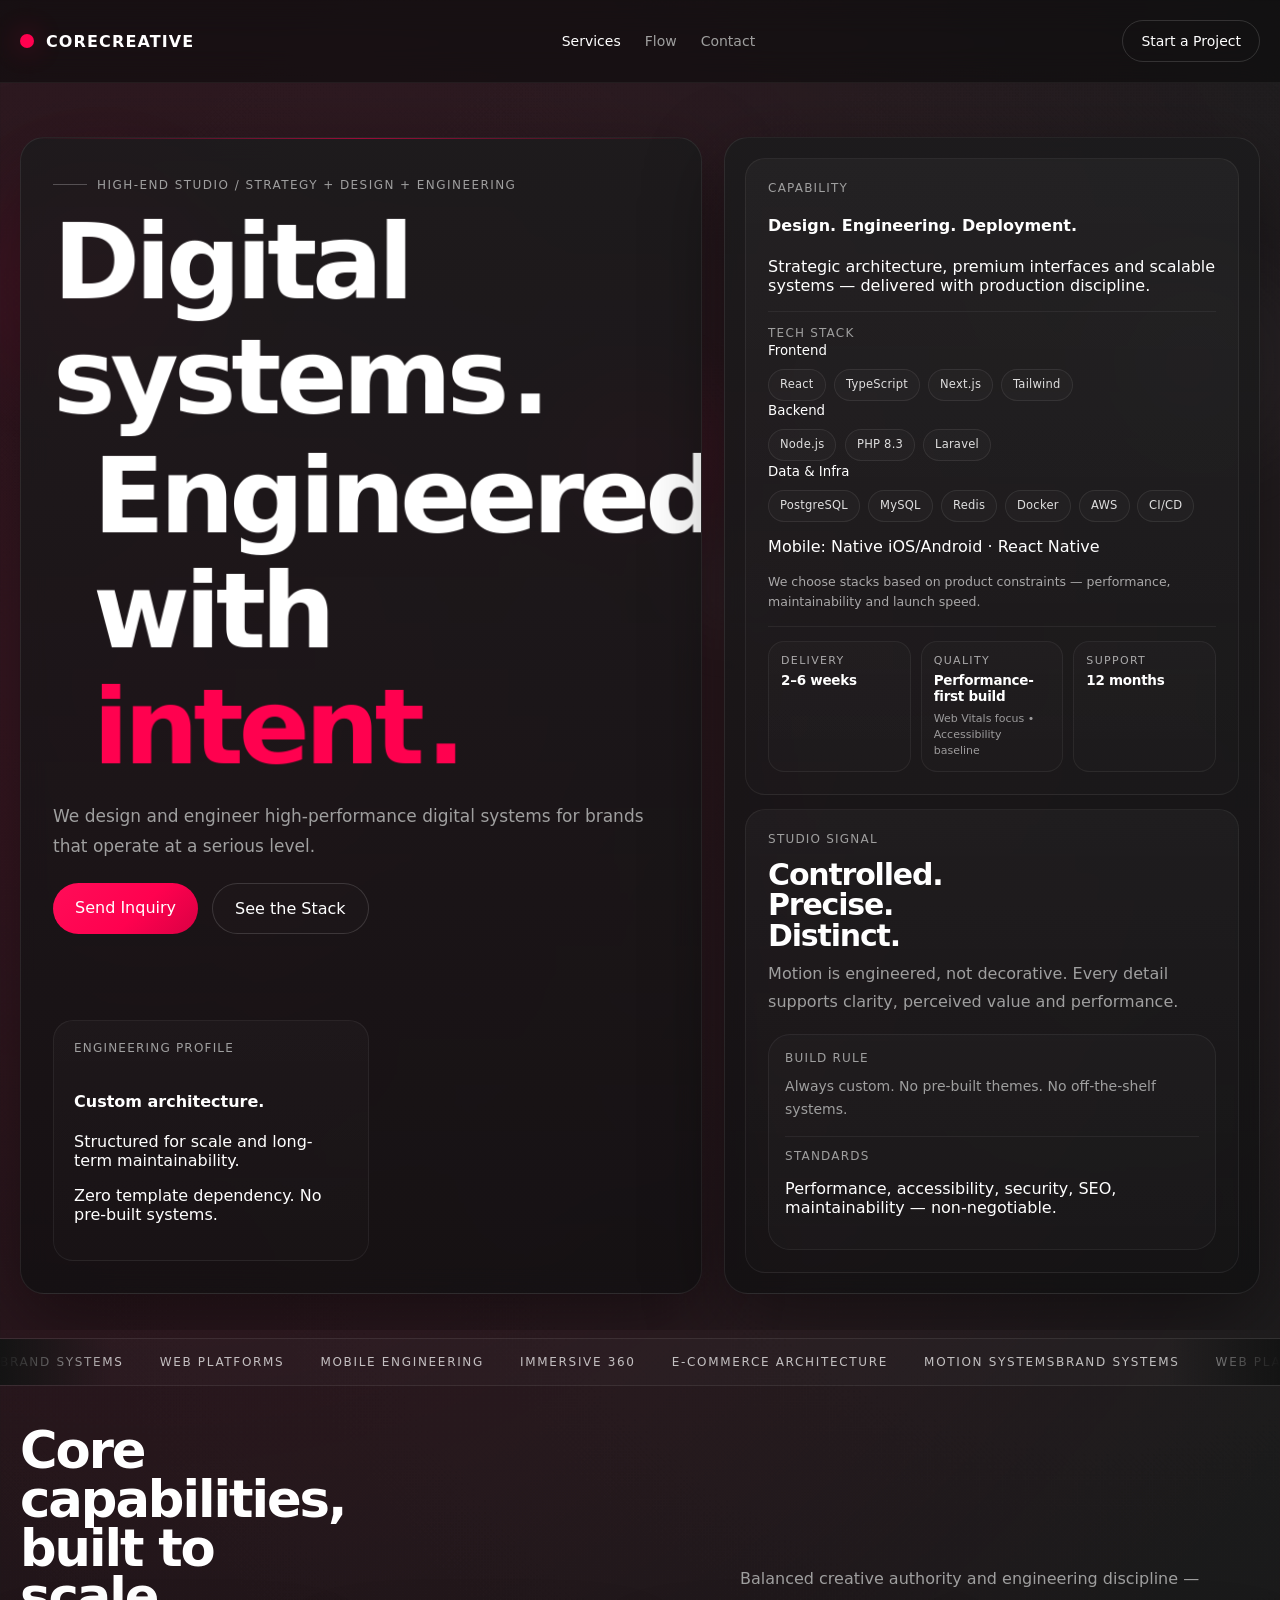
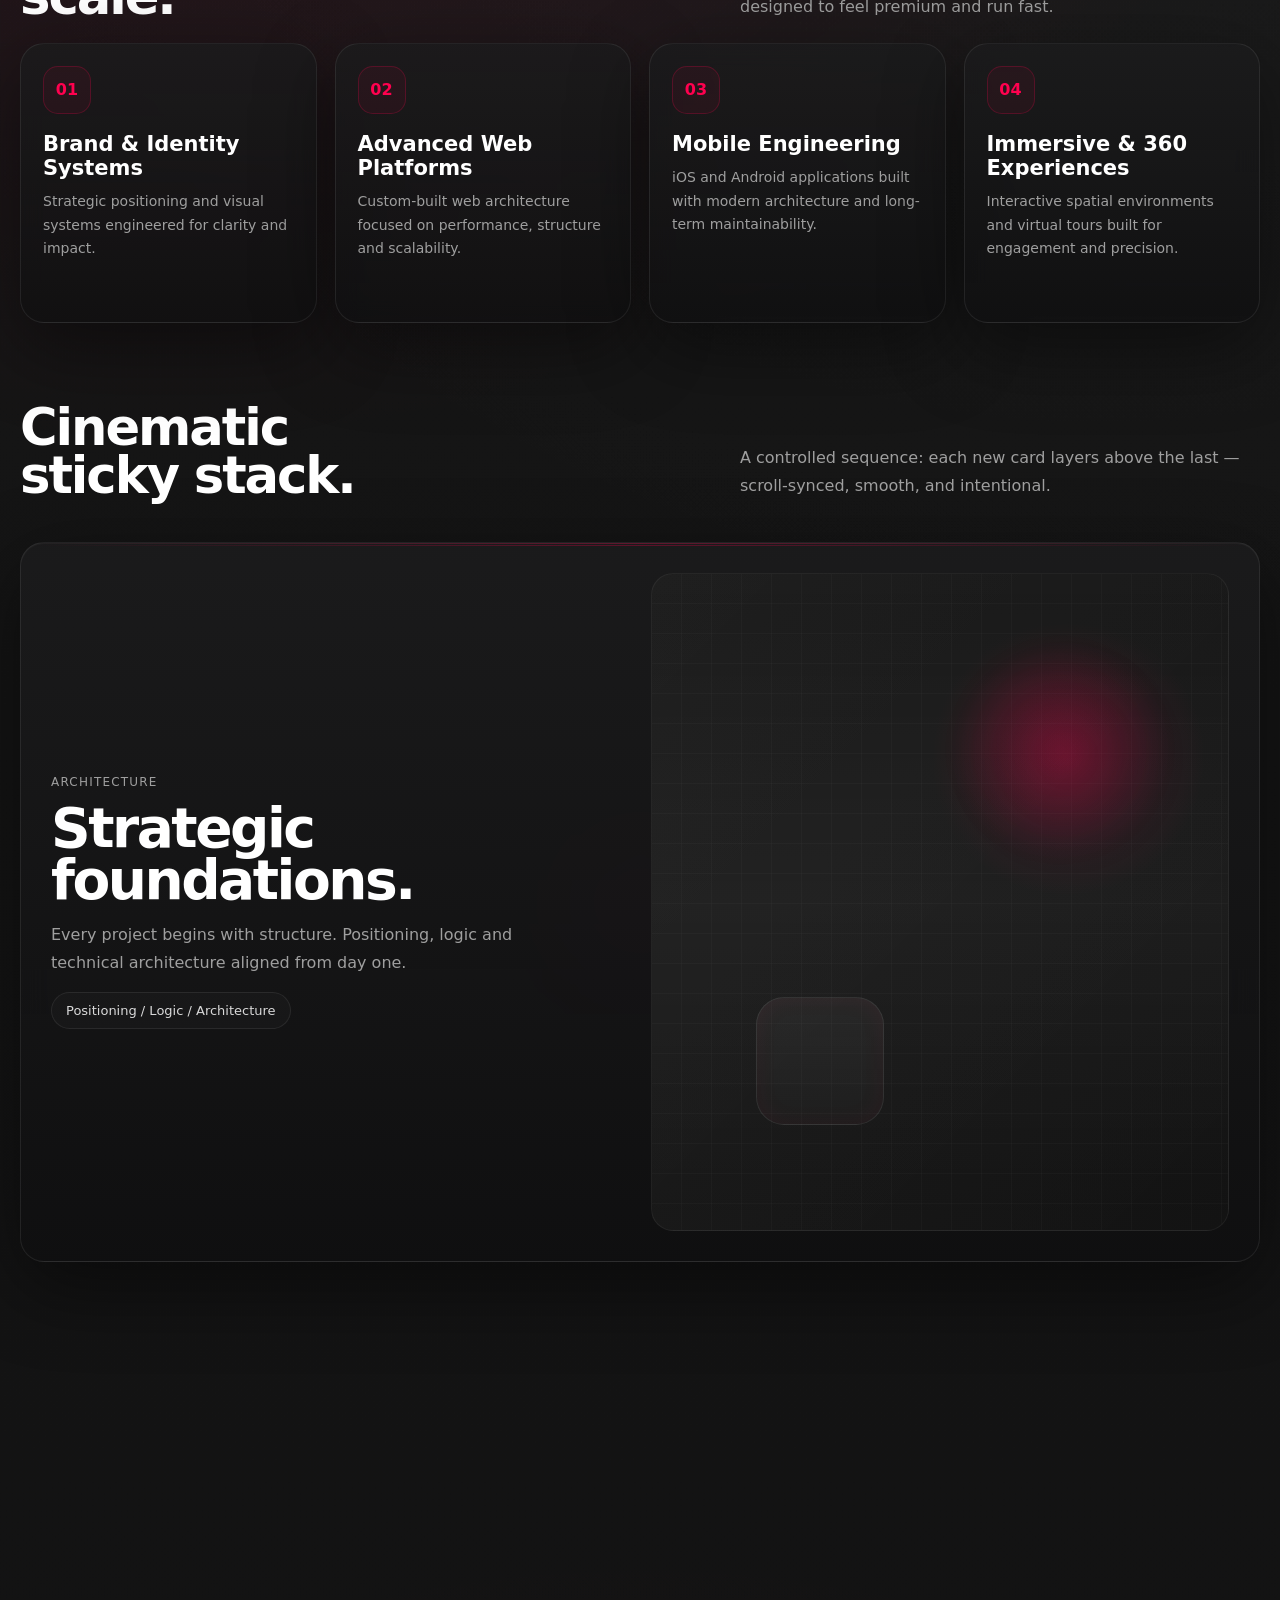
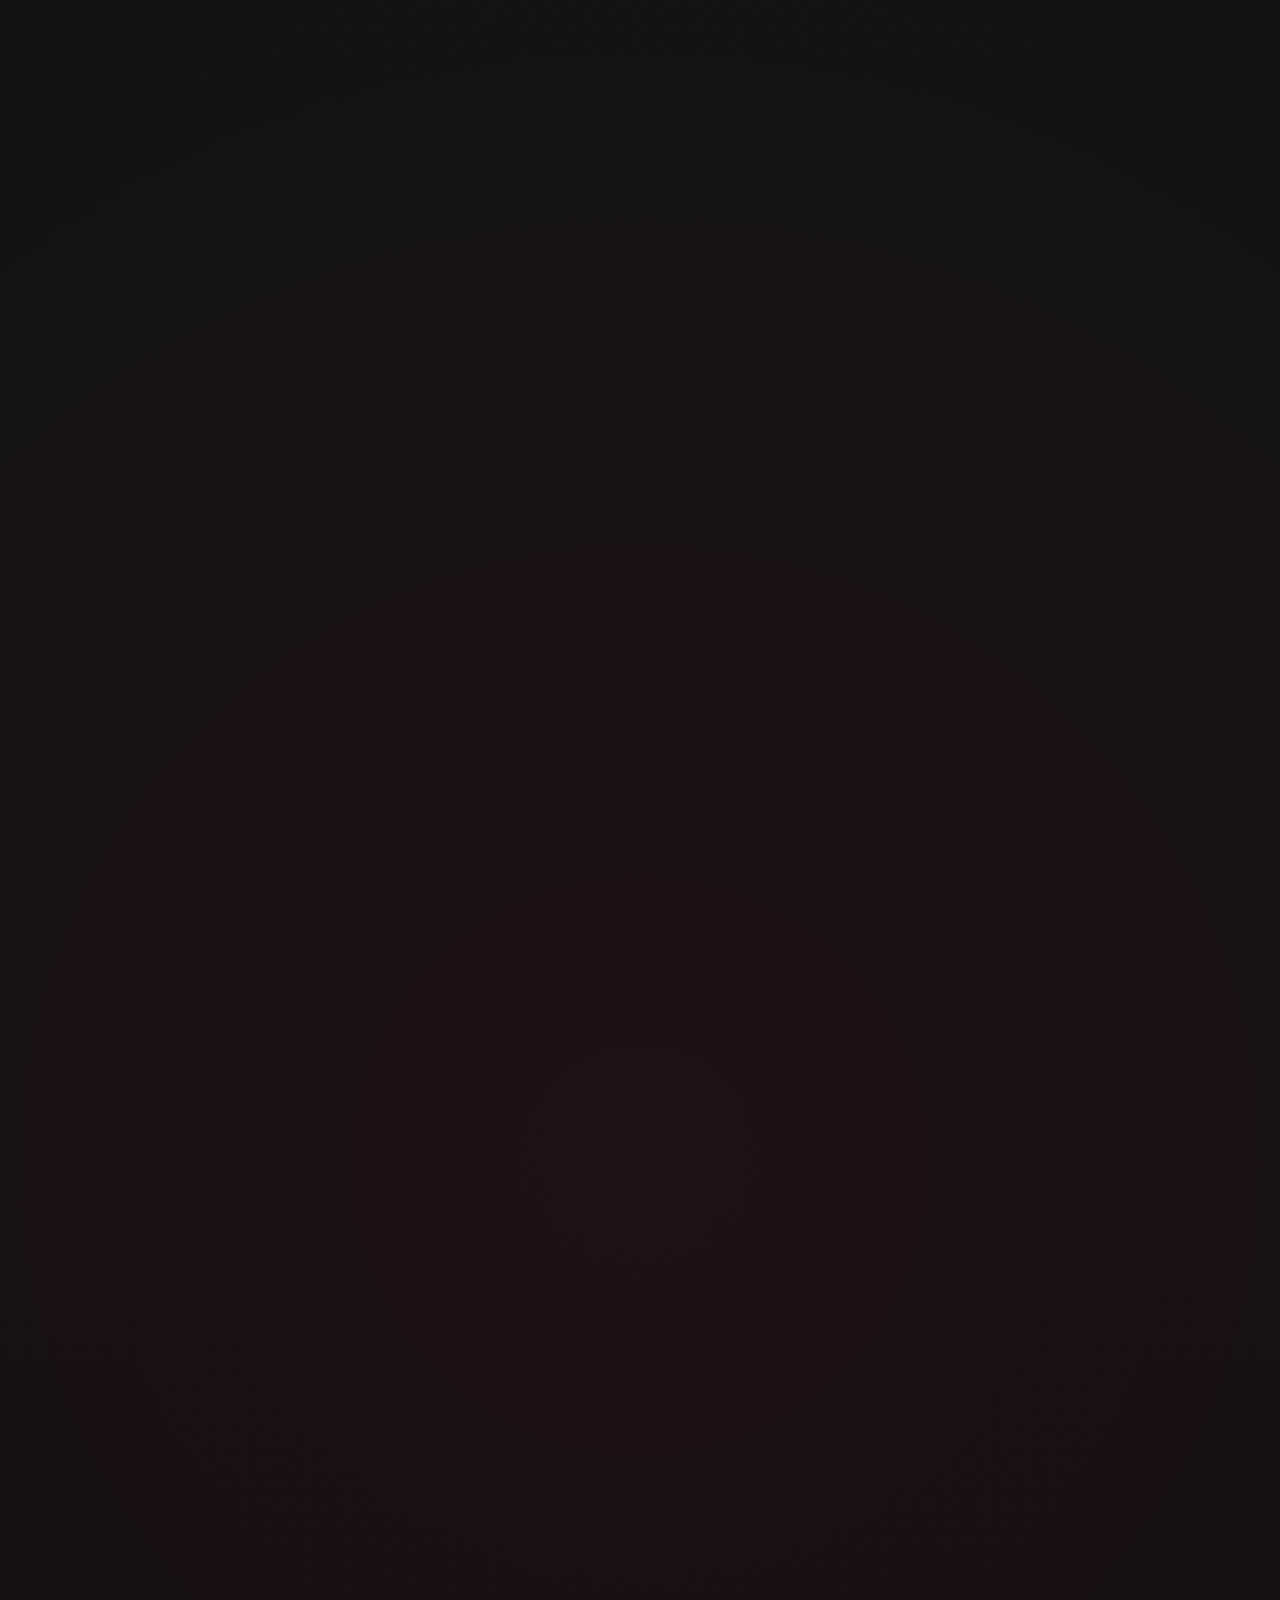
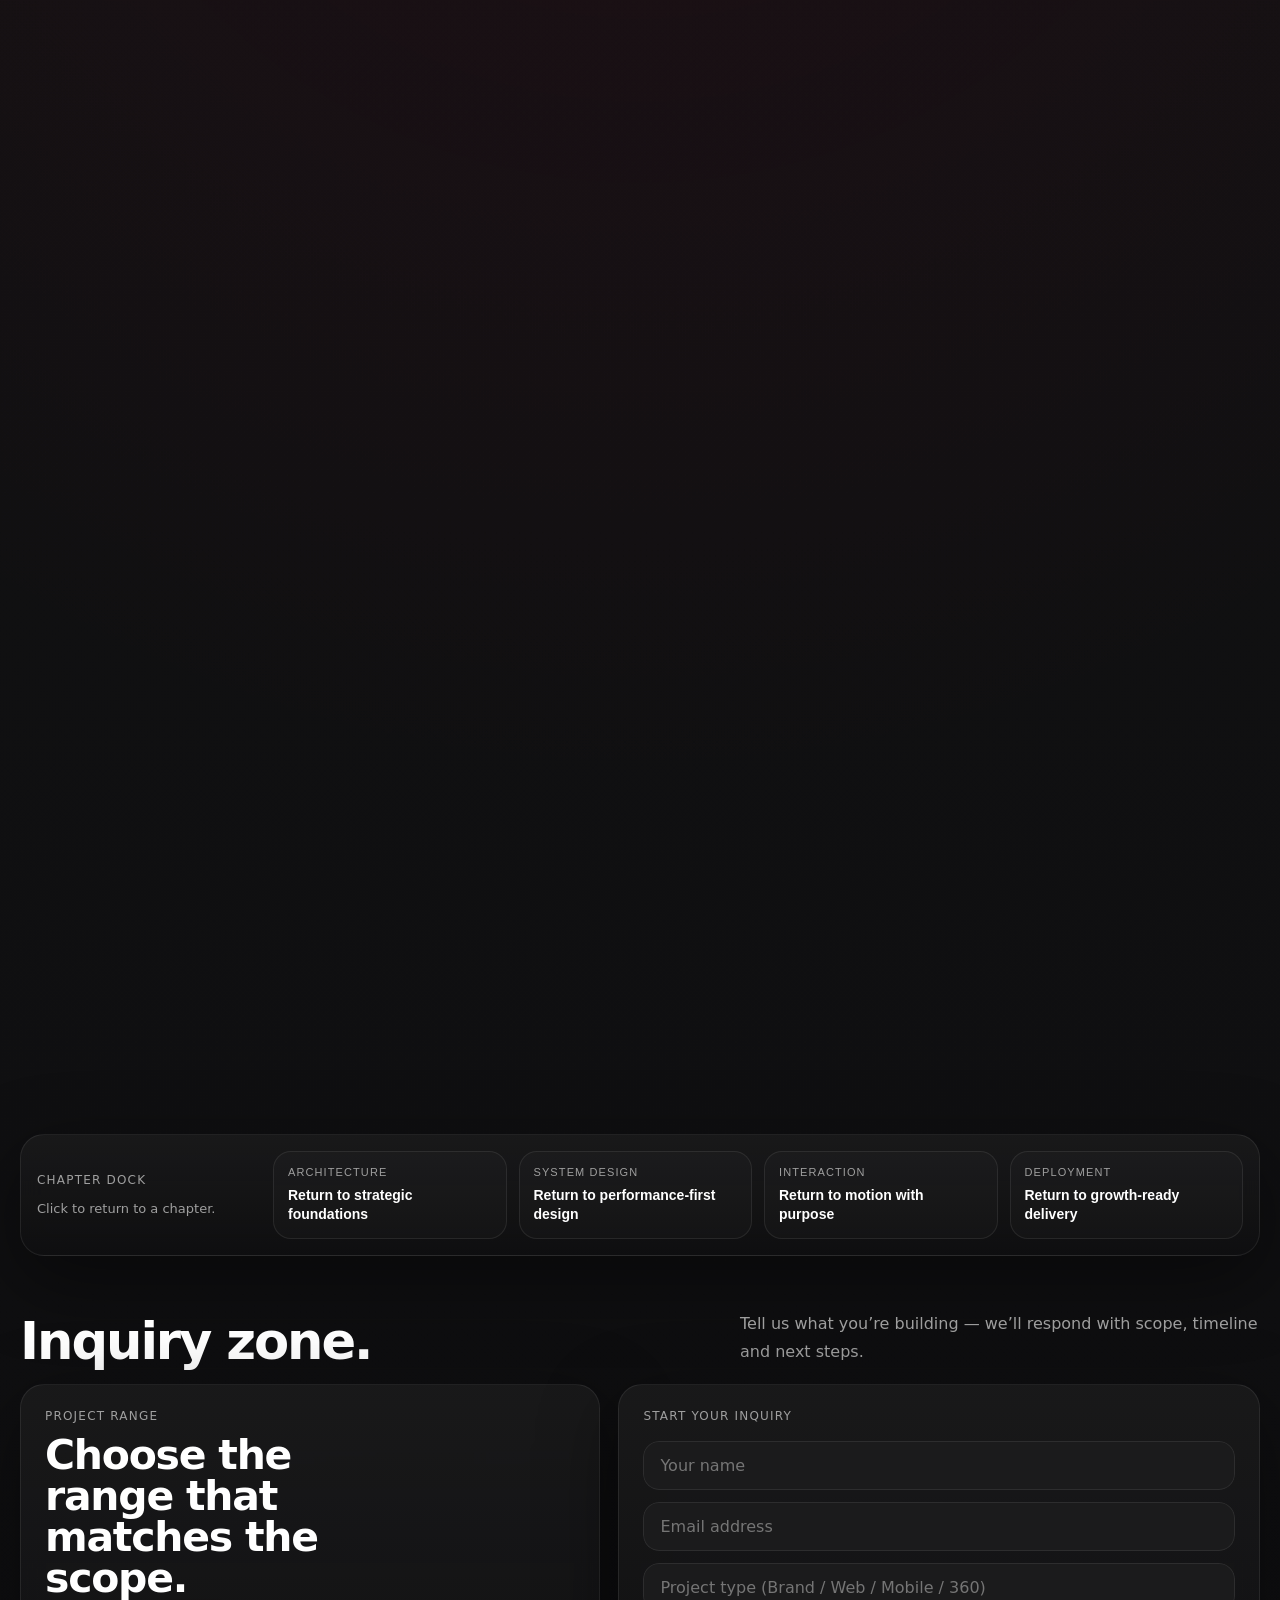
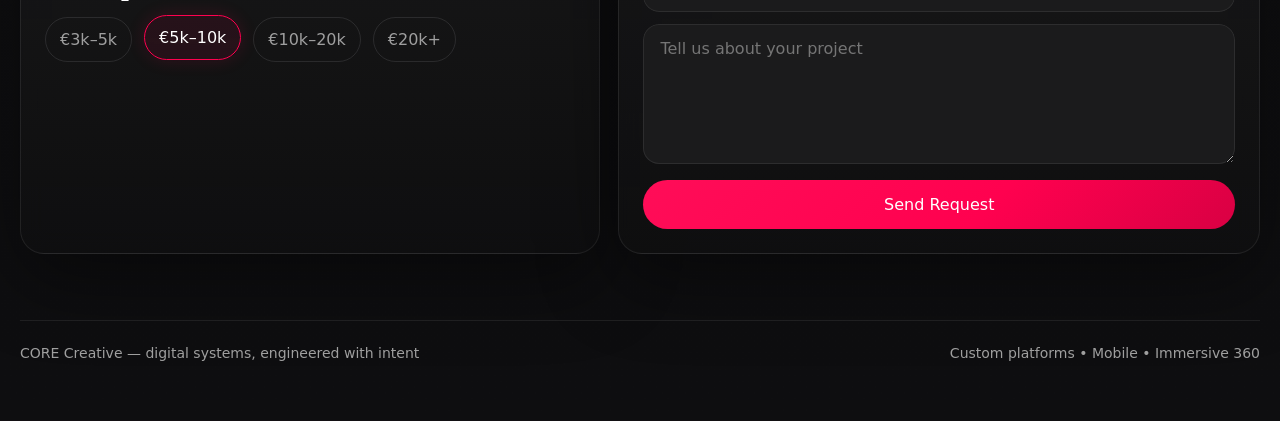
==== commit bb8dc24e: "baseline: initial import" ====
--- a/index.html
+++ b/index.html
@@ -3,8 +3,26 @@
 <head>
   <meta charset="UTF-8" />
   <meta name="viewport" content="width=device-width, initial-scale=1.0" />
+
   <title>CORE Creative — Real Overlay Stack</title>
-<link rel="stylesheet" href="assets/css/styles.css?v=dev1">
+  <meta name="description" content="CORE Creative designs and engineers high-performance digital systems — premium interfaces, scalable architecture, production discipline." />
+
+  <meta name="robots" content="index,follow" />
+  <meta name="referrer" content="strict-origin-when-cross-origin" />
+  <meta name="format-detection" content="telephone=no" />
+
+  <meta name="theme-color" content="#0e0e10" />
+  <meta name="color-scheme" content="dark light" />
+
+  <meta property="og:type" content="website" />
+  <meta property="og:title" content="CORE Creative — Digital systems. Engineered with intent." />
+  <meta property="og:description" content="Premium digital systems: strategy, design, engineering — built with performance and production discipline." />
+
+  <meta name="twitter:card" content="summary_large_image" />
+  <meta name="twitter:title" content="CORE Creative — Digital systems. Engineered with intent." />
+  <meta name="twitter:description" content="Premium digital systems: strategy, design, engineering — built with performance and production discipline." />
+
+  <link rel="stylesheet" href="assets/css/styles.css?v=dev5" />
 </head>
 <body>
   <header class="nav">
@@ -42,15 +60,8 @@
             </h1>
 
             <p class="hero-copy">
-              CORE Creative architects and builds modern web platforms, iOS/Android products, and immersive 360 environments for brands that take digital seriously.
+              We design and engineer high-performance digital systems for brands that operate at a serious level.
             </p>
-
-            <div class="proof-row" aria-label="proof signals">
-              <span class="proof-pill">Bespoke systems</span>
-              <span class="proof-pill">Smooth motion</span>
-              <span class="proof-pill">SEO foundation</span>
-              <span class="proof-pill">Security by design</span>
-            </div>
 
             <div class="actions">
               <a class="btn primary" href="#contact">Send Inquiry</a>
@@ -59,65 +70,65 @@
           </div>
 
           <div class="hero-strip">
-            <div class="card reactive">
-              <div>
-                <div class="label">Engineering profile</div>
-                <div class="metrics">
-                  <div class="m"><strong>Fast</strong><span>Render & interactions</span></div>
-                  <div class="m"><strong>Custom</strong><span>No templates</span></div>
-                  <div class="m"><strong>Scaled</strong><span>Built to grow</span></div>
-                </div>
-              </div>
-            </div>
-
-            <div class="card reactive">
-              <div>
-                <div class="label">Live signal</div>
-                <div class="bars">
-                  <span class="bar"></span><span class="bar"></span><span class="bar"></span><span class="bar"></span><span class="bar"></span>
-                </div>
-              </div>
-              <p class="micro">
-                Controlled accent + layered glow + motion with purpose.
-              </p>
-            </div>
+
+            <!-- ENGINEERING PROFILE (LUXURY REBUILD) -->
+            <div class="card reactive profile-card">
+              <div class="label">Engineering profile</div>
+              <div class="profile-body">
+                <h4>Custom architecture.</h4>
+                <p>Structured for scale and long-term maintainability.</p>
+                <p>Zero template dependency. No pre-built systems.</p>
+              </div>
+            </div>
+
           </div>
         </div>
 
         <aside class="panel reactive hero-side">
           <div class="side-box reactive">
-            <div class="label">Capability snapshot</div>
-            <div class="list">
-              <div class="item"><span>Brand Systems</span><span>Positioning / Visual identity</span></div>
-              <div class="item"><span>Web Platforms</span><span>Custom / Fast / Scalable</span></div>
-              <div class="item"><span>Mobile Engineering</span><span>iOS / Android / Product UI</span></div>
-              <div class="item"><span>Immersive 360</span><span>Virtual tours / Interactive spaces</span></div>
-              <div class="item"><span>Video & Motion</span><span>Presentations / Brand films / Music videos</span></div>
+
+            <div class="label">Capability</div>
+            <div class="discipline-block">
+              <h4>Design. Engineering. Deployment.</h4>
+              <p>Strategic architecture, premium interfaces and scalable systems — delivered with production discipline.</p>
             </div>
 
             <div class="mini-stack">
+
               <div class="label">Tech stack</div>
-              <div class="pill-row">
-                <span class="pill">Next.js</span>
-                <span class="pill">React</span>
-                <span class="pill">TypeScript</span>
-                <span class="pill">Tailwind</span>
-
-                <span class="pill">Node.js</span>
-                <span class="pill">PHP 8.3</span>
-                <span class="pill">Laravel</span>
-
-                <span class="pill">PostgreSQL</span>
-                <span class="pill">MySQL</span>
-                <span class="pill">Redis</span>
-                <span class="pill">Docker</span>
-                <span class="pill">AWS</span>
-                <span class="pill">CI/CD</span>
-
-                <span class="pill">Java</span>
-                <span class="pill">Kotlin</span>
-                <span class="pill">Swift</span>
-                <span class="pill">React Native</span>
+              <div class="stack-groups">
+                <div class="stack-group">
+                  <small>Frontend</small>
+                  <div class="pill-row">
+                    <span class="pill">React</span>
+                    <span class="pill">TypeScript</span>
+                    <span class="pill">Next.js</span>
+                    <span class="pill">Tailwind</span>
+                  </div>
+                </div>
+
+                <div class="stack-group">
+                  <small>Backend</small>
+                  <div class="pill-row">
+                    <span class="pill">Node.js</span>
+                    <span class="pill">PHP 8.3</span>
+                    <span class="pill">Laravel</span>
+                  </div>
+                </div>
+
+                <div class="stack-group">
+                  <small>Data & Infra</small>
+                  <div class="pill-row">
+                    <span class="pill">PostgreSQL</span>
+                    <span class="pill">MySQL</span>
+                    <span class="pill">Redis</span>
+                    <span class="pill">Docker</span>
+                    <span class="pill">AWS</span>
+                    <span class="pill">CI/CD</span>
+                  </div>
+                </div>
+
+                <p class="stack-mobile">Mobile: Native iOS/Android · React Native</p>
               </div>
 
               <p class="stack-note">
@@ -161,13 +172,9 @@
 
               <div class="mini-stack mini-stack-tight">
                 <div class="label">Standards</div>
-                <div class="pill-row">
-                  <span class="pill">Performance</span>
-                  <span class="pill">SEO</span>
-                  <span class="pill">Accessibility</span>
-                  <span class="pill">Security</span>
-                  <span class="pill">Maintainability</span>
-                </div>
+                <p class="standards-line">
+                  Performance, accessibility, security, SEO, maintainability — non-negotiable.
+                </p>
               </div>
             </div>
           </div>
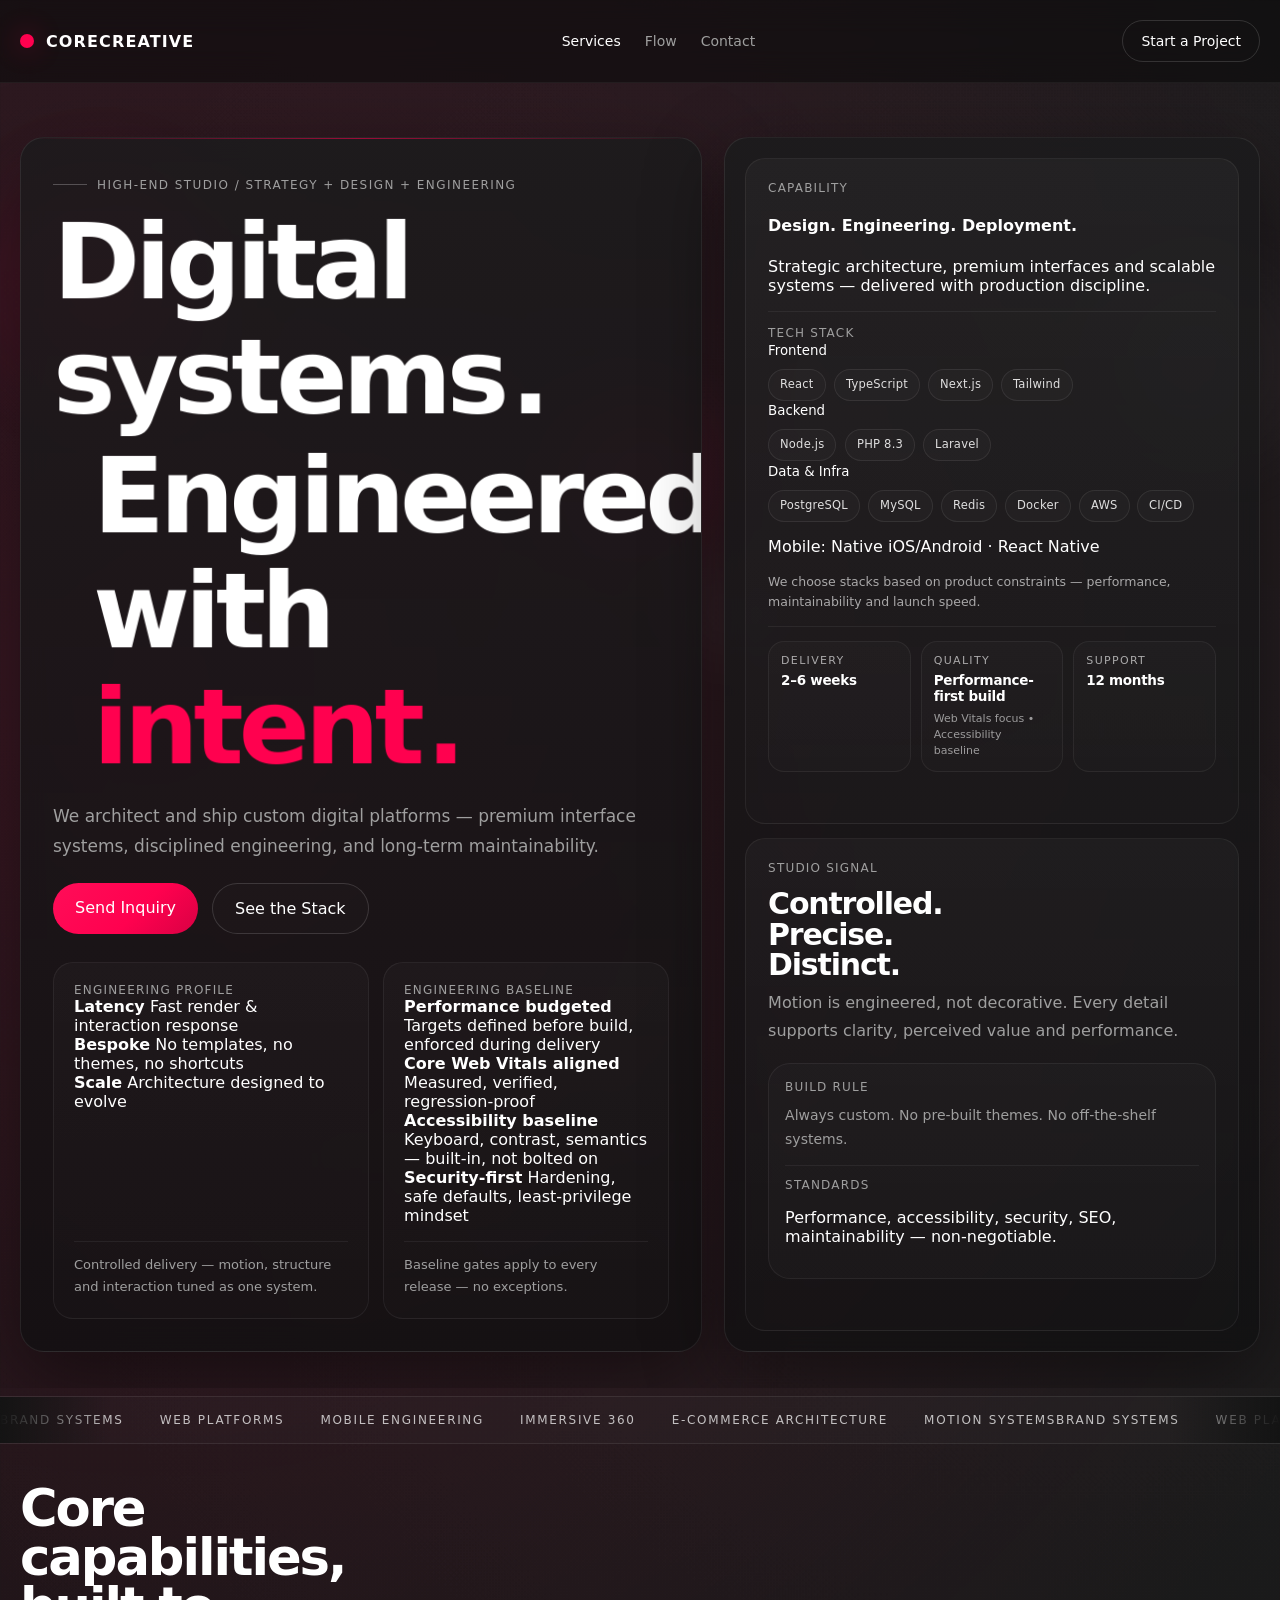
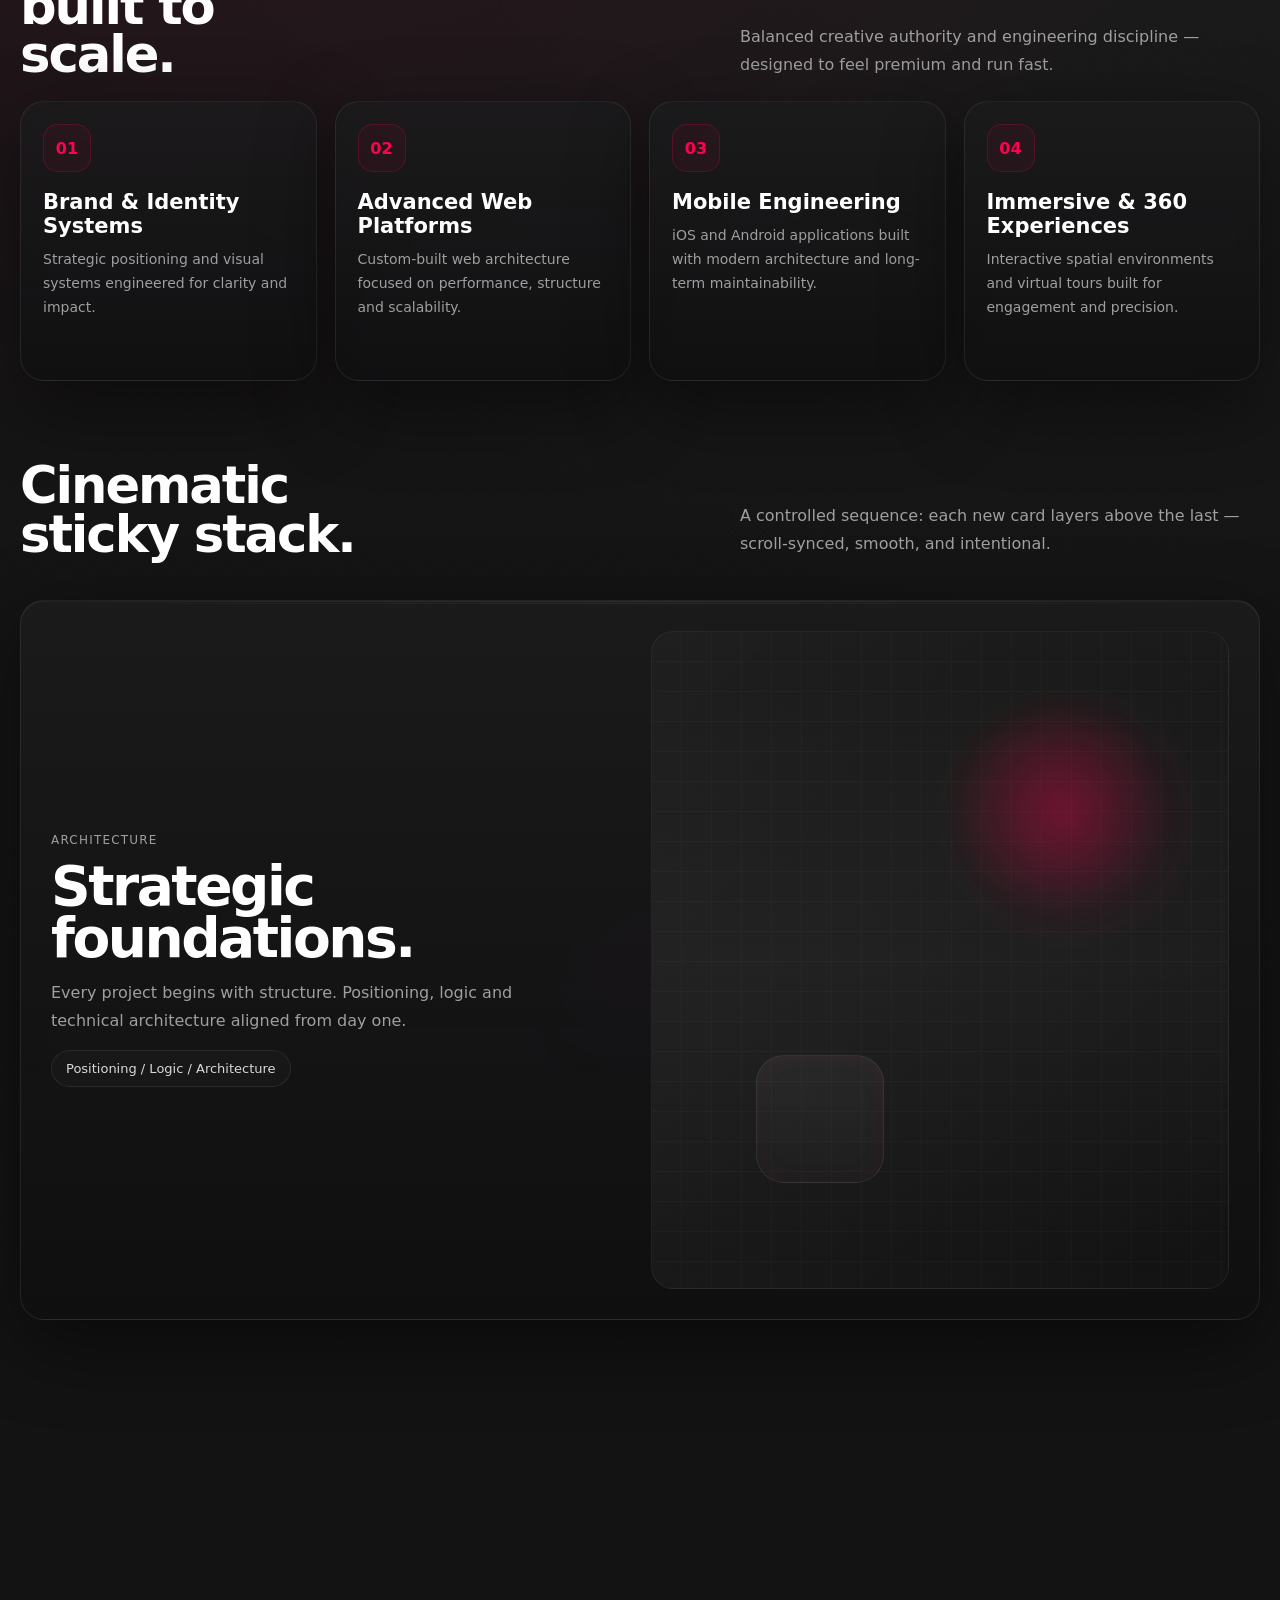
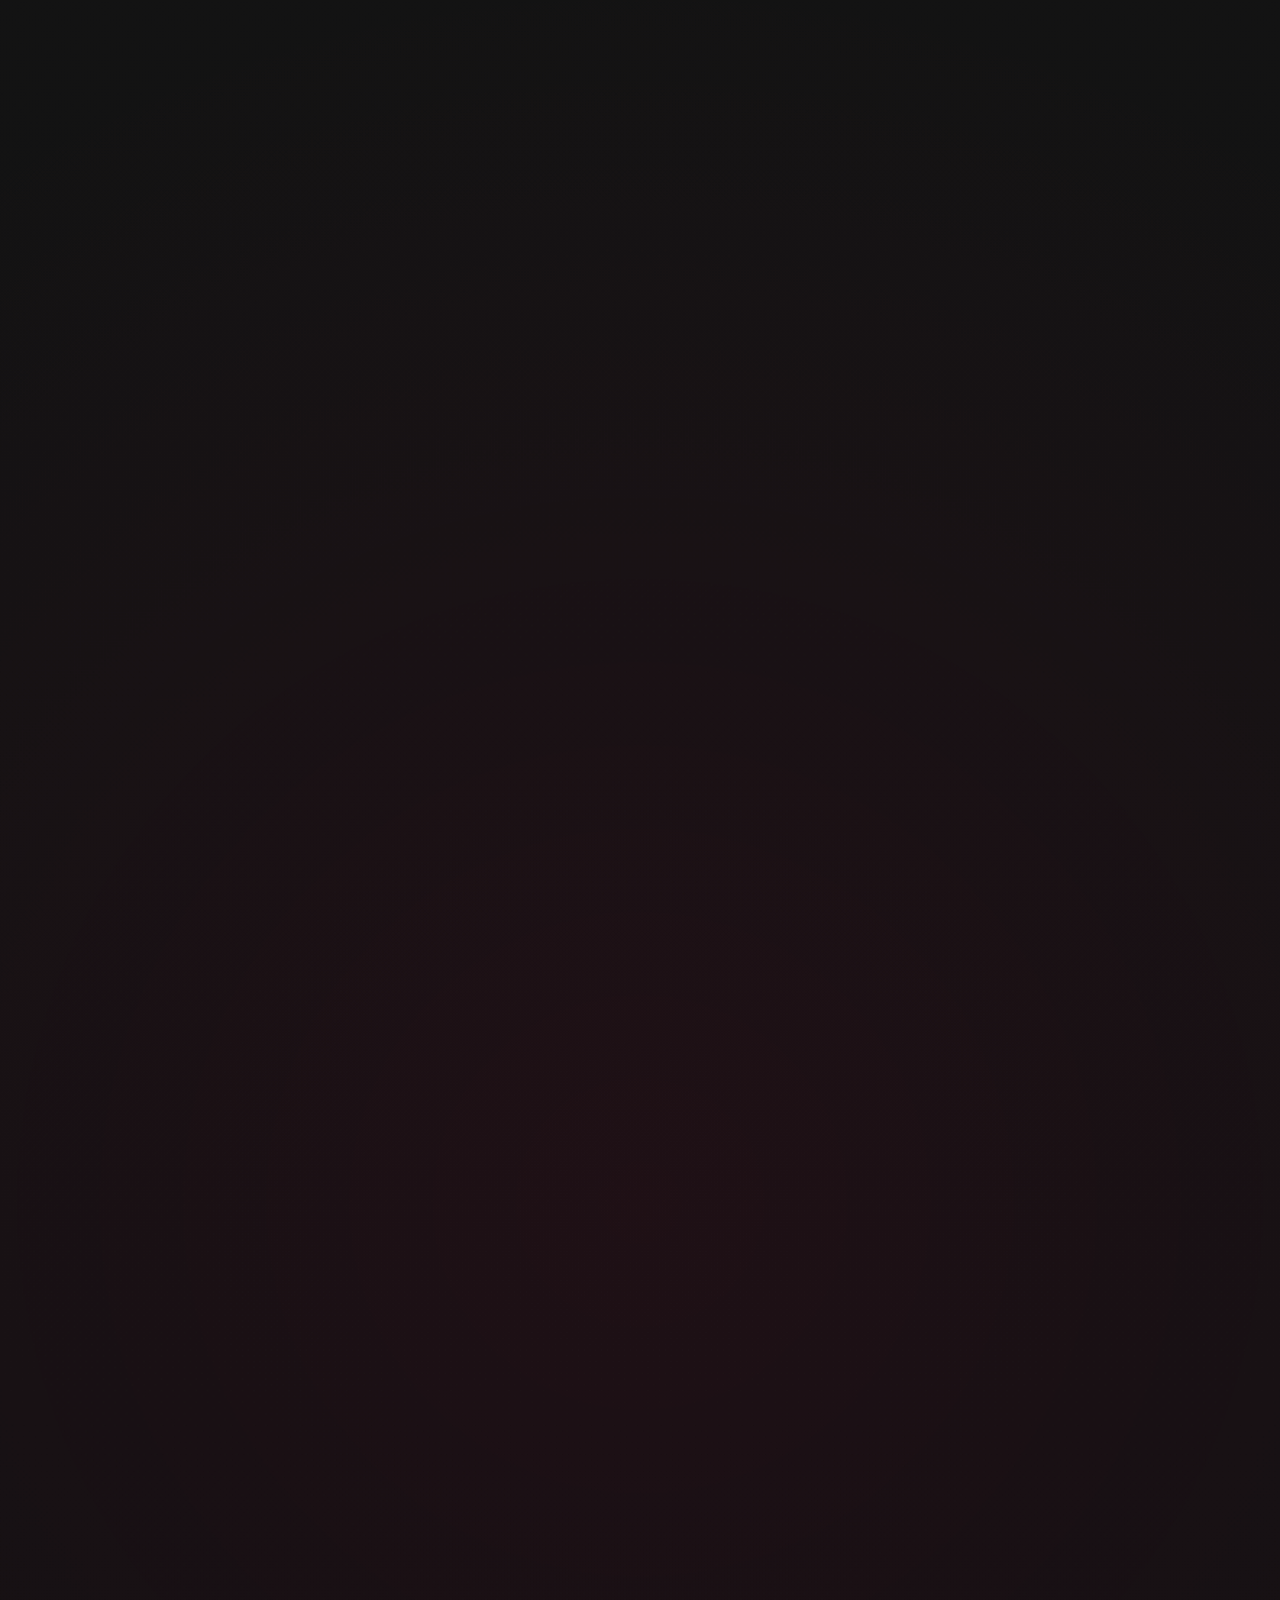
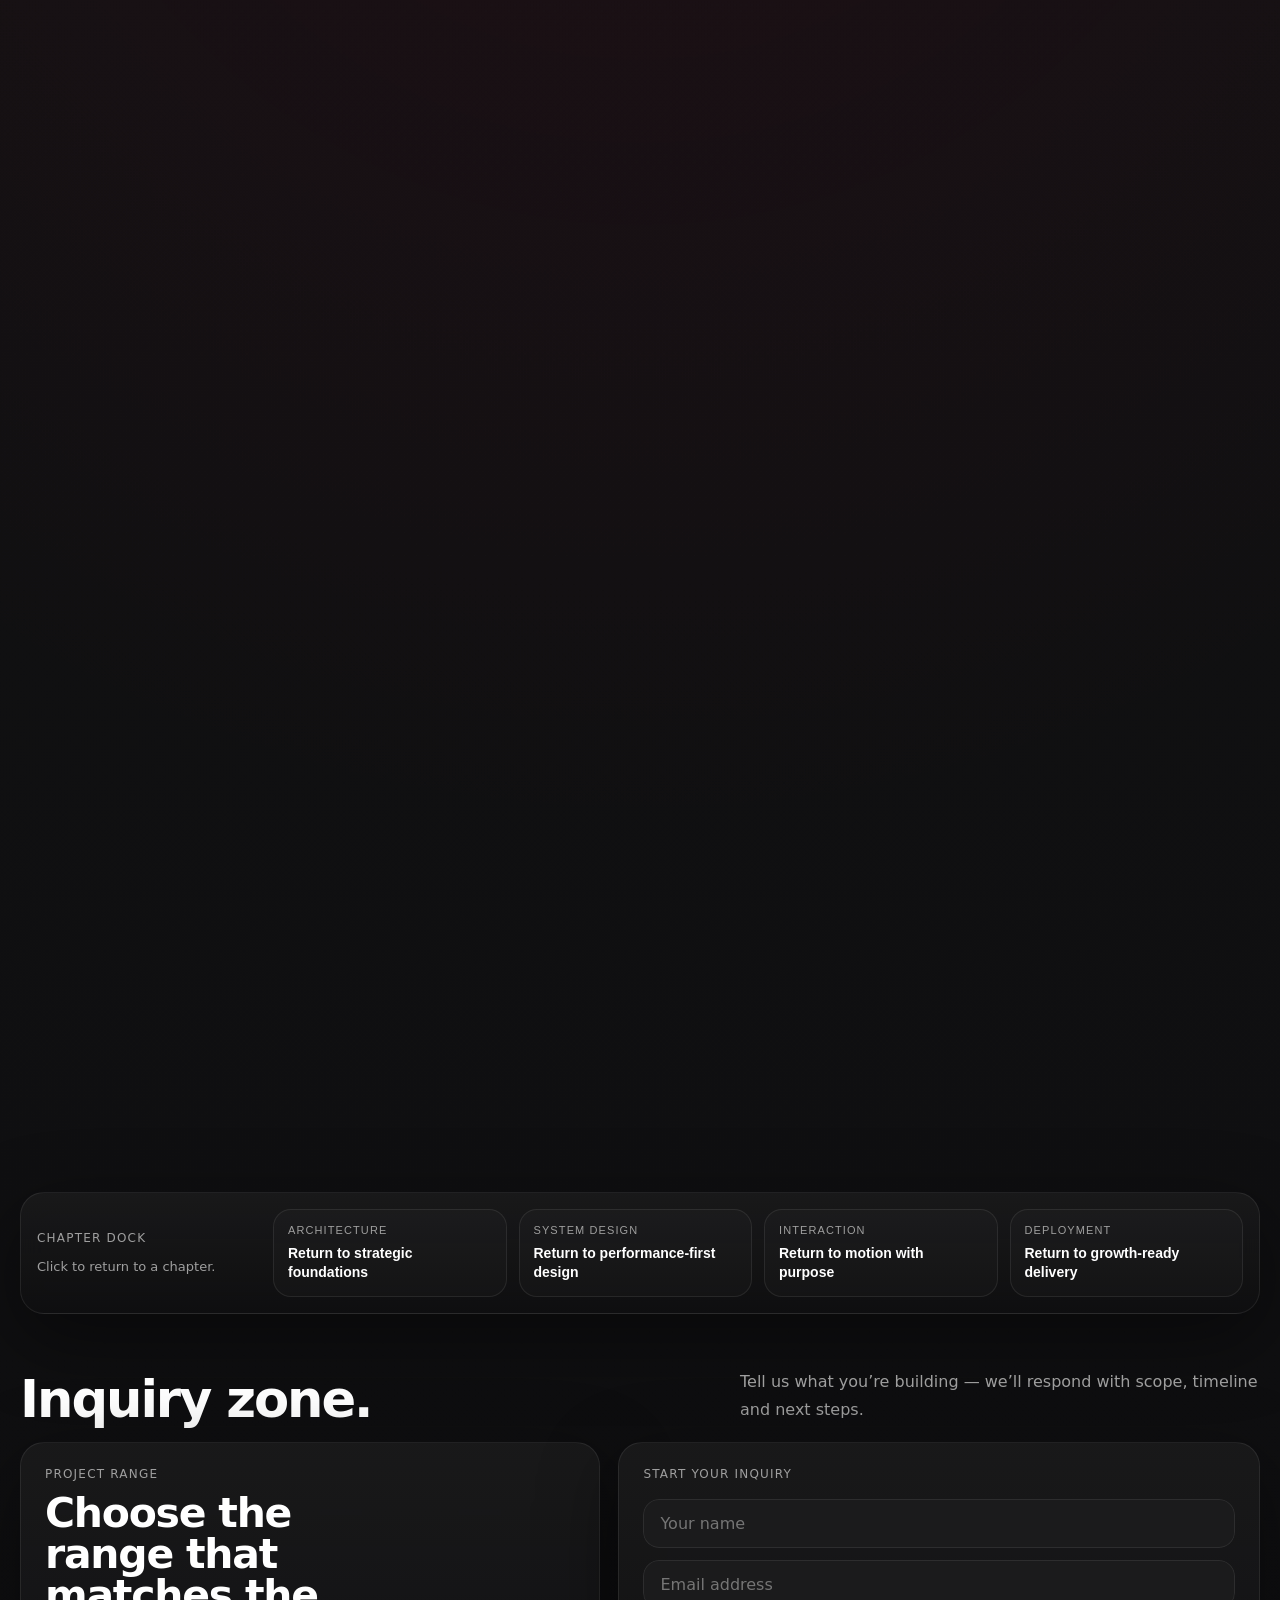
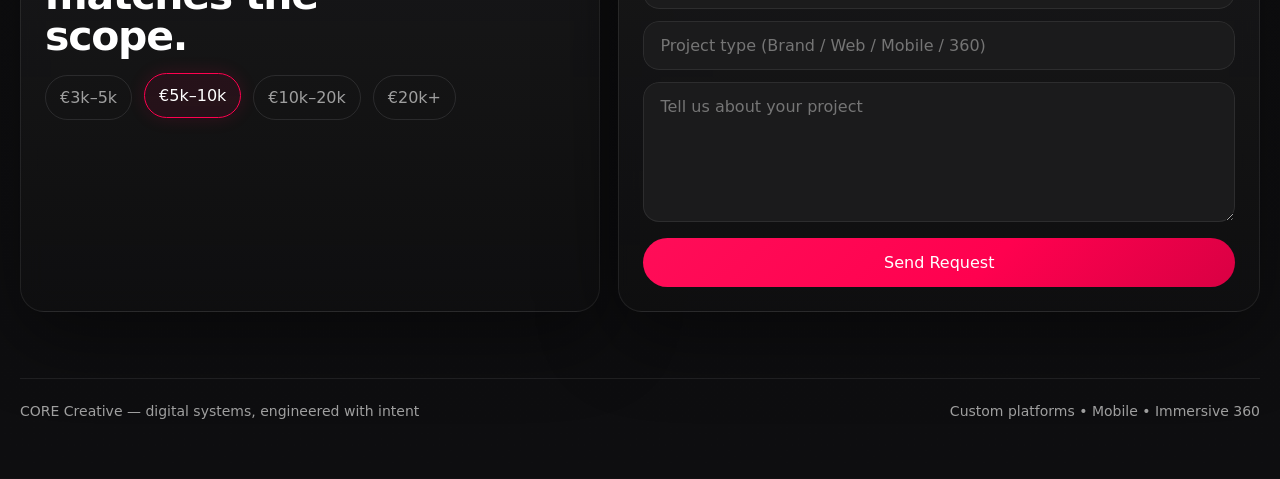
==== commit da10973d: "chore: baseline project files" ====
--- a/index.html
+++ b/index.html
@@ -1,3 +1,4 @@
+<!-- index.html -->
 <!DOCTYPE html>
 <html lang="en">
 <head>
@@ -60,7 +61,7 @@
             </h1>
 
             <p class="hero-copy">
-              We design and engineer high-performance digital systems for brands that operate at a serious level.
+              We architect and ship custom digital platforms — premium interface systems, disciplined engineering, and long-term maintainability.
             </p>
 
             <div class="actions">
@@ -71,14 +72,60 @@
 
           <div class="hero-strip">
 
-            <!-- ENGINEERING PROFILE (LUXURY REBUILD) -->
+            <!-- ENGINEERING PROFILE (LIST — PREMIUM) -->
             <div class="card reactive profile-card">
-              <div class="label">Engineering profile</div>
-              <div class="profile-body">
-                <h4>Custom architecture.</h4>
-                <p>Structured for scale and long-term maintainability.</p>
-                <p>Zero template dependency. No pre-built systems.</p>
-              </div>
+              <div>
+                <div class="label">Engineering profile</div>
+
+                <div class="profile-list" aria-label="engineering profile list">
+                  <div class="pl">
+                    <strong>Latency</strong>
+                    <span>Fast render & interaction response</span>
+                  </div>
+                  <div class="pl">
+                    <strong>Bespoke</strong>
+                    <span>No templates, no themes, no shortcuts</span>
+                  </div>
+                  <div class="pl">
+                    <strong>Scale</strong>
+                    <span>Architecture designed to evolve</span>
+                  </div>
+                </div>
+              </div>
+
+              <p class="micro micro-tight">
+                Controlled delivery — motion, structure and interaction tuned as one system.
+              </p>
+            </div>
+
+            <!-- ENGINEERING BASELINE (NO DELIVERY DUPLICATE) -->
+            <div class="card reactive baseline-card">
+              <div>
+                <div class="label">Engineering baseline</div>
+
+                <div class="baseline-list" aria-label="engineering baseline list">
+                  <div class="bl">
+                    <strong>Performance budgeted</strong>
+                    <span>Targets defined before build, enforced during delivery</span>
+                  </div>
+                  <div class="bl">
+                    <strong>Core Web Vitals aligned</strong>
+                    <span>Measured, verified, regression-proof</span>
+                  </div>
+                  <div class="bl">
+                    <strong>Accessibility baseline</strong>
+                    <span>Keyboard, contrast, semantics — built-in, not bolted on</span>
+                  </div>
+                  <div class="bl">
+                    <strong>Security-first</strong>
+                    <span>Hardening, safe defaults, least-privilege mindset</span>
+                  </div>
+                </div>
+              </div>
+
+              <p class="micro micro-tight">
+                Baseline gates apply to every release — no exceptions.
+              </p>
             </div>
 
           </div>
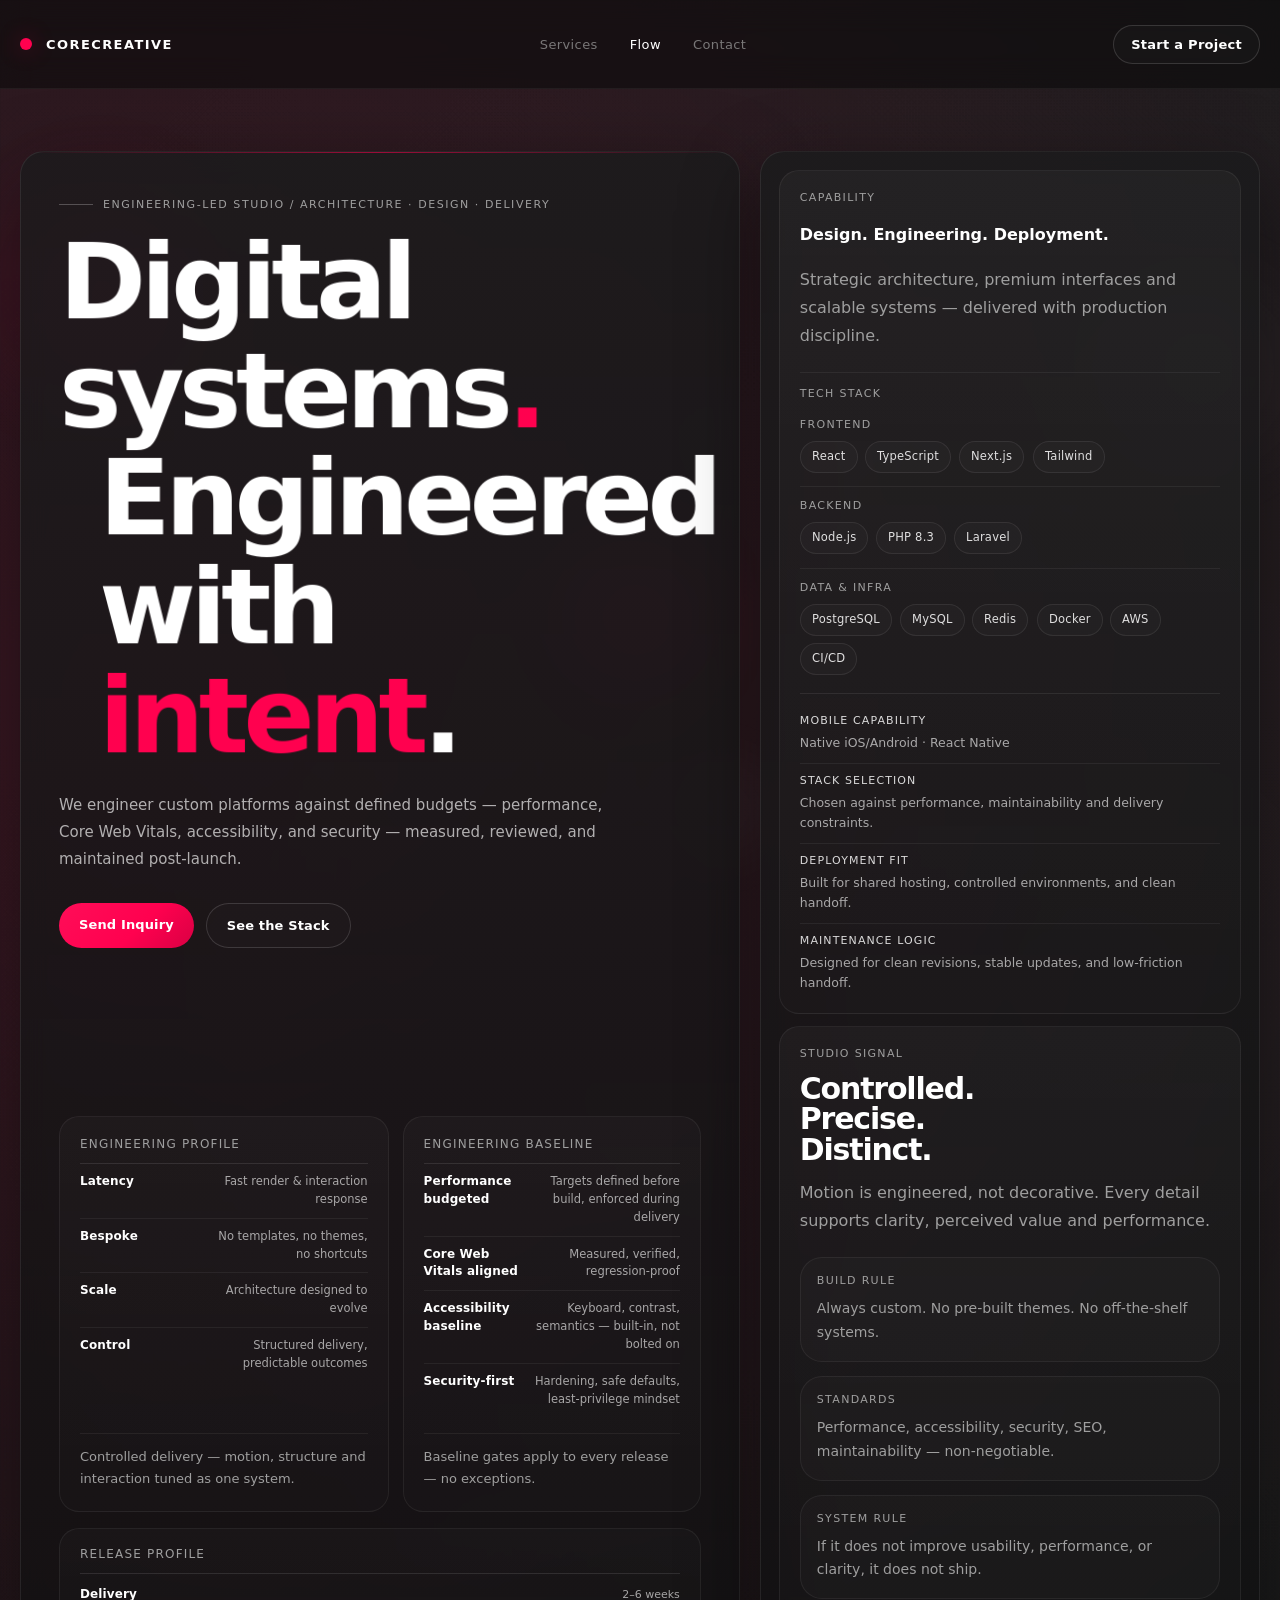
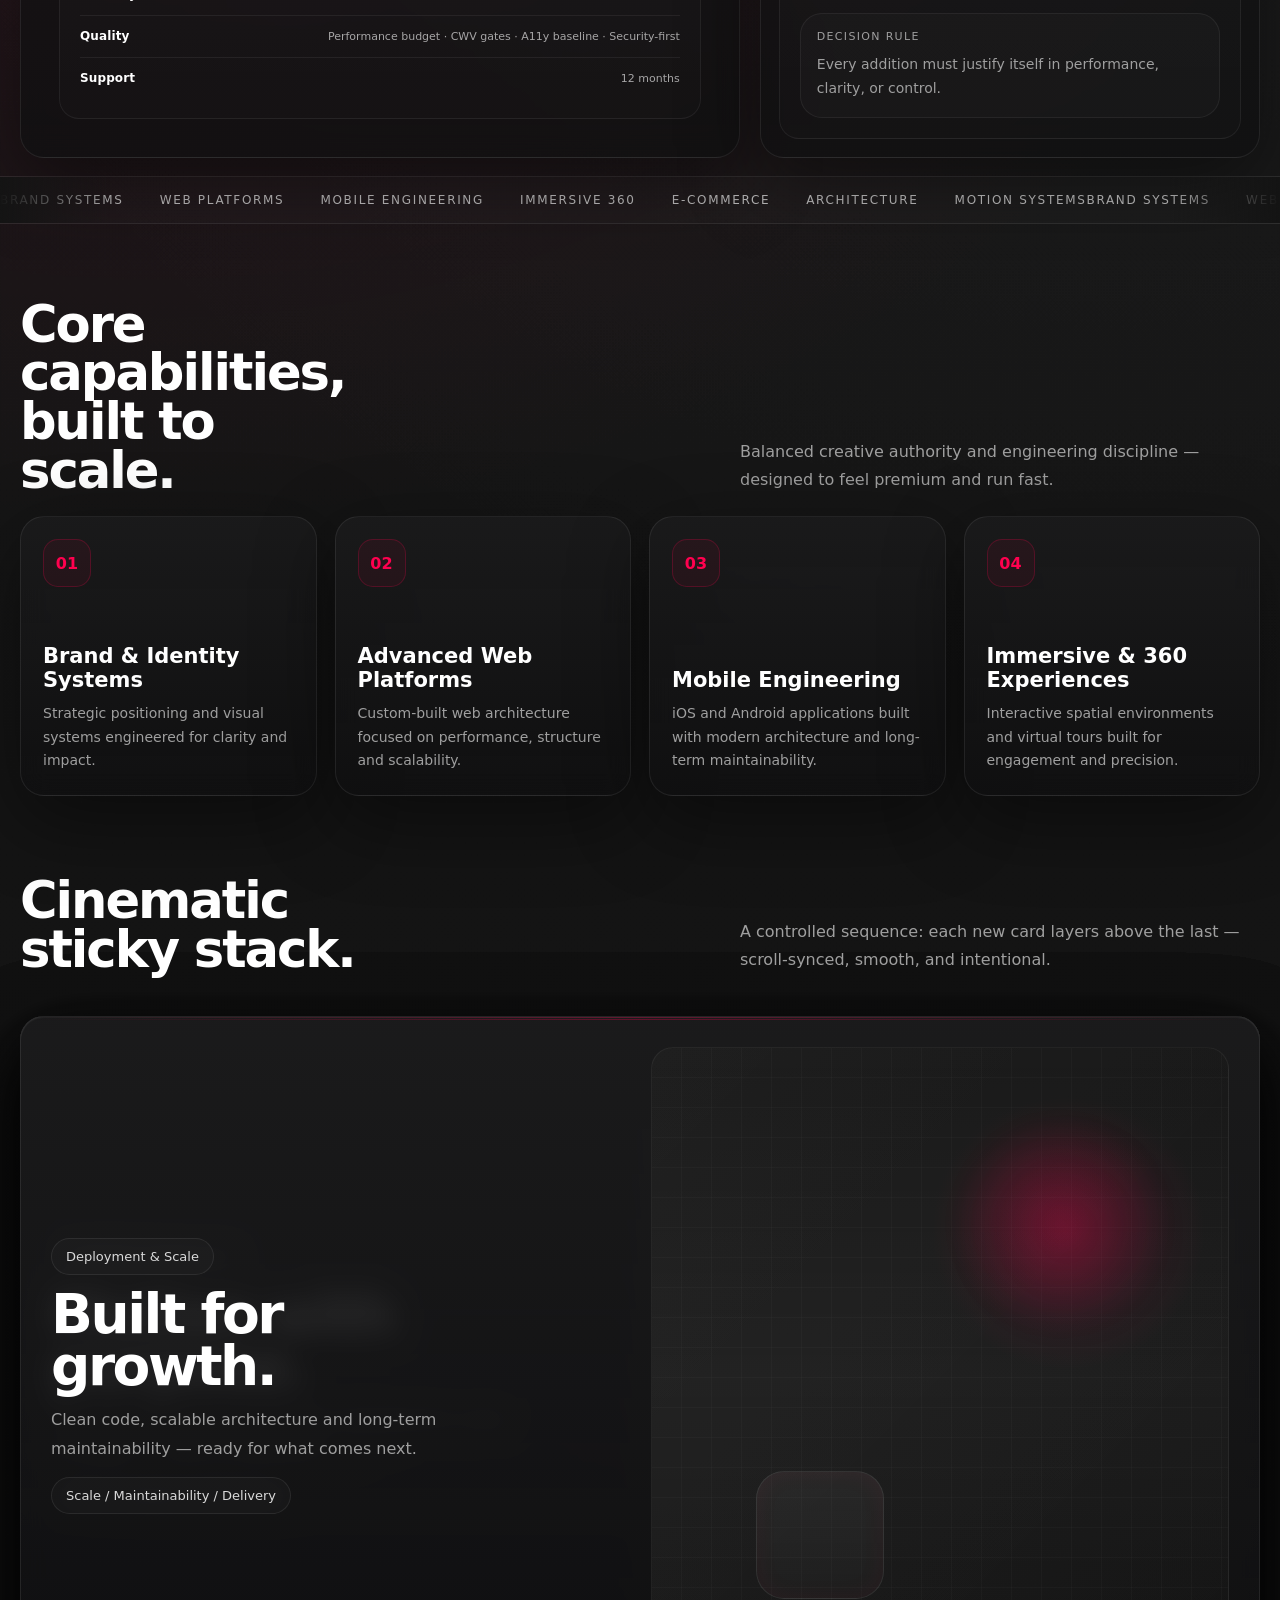
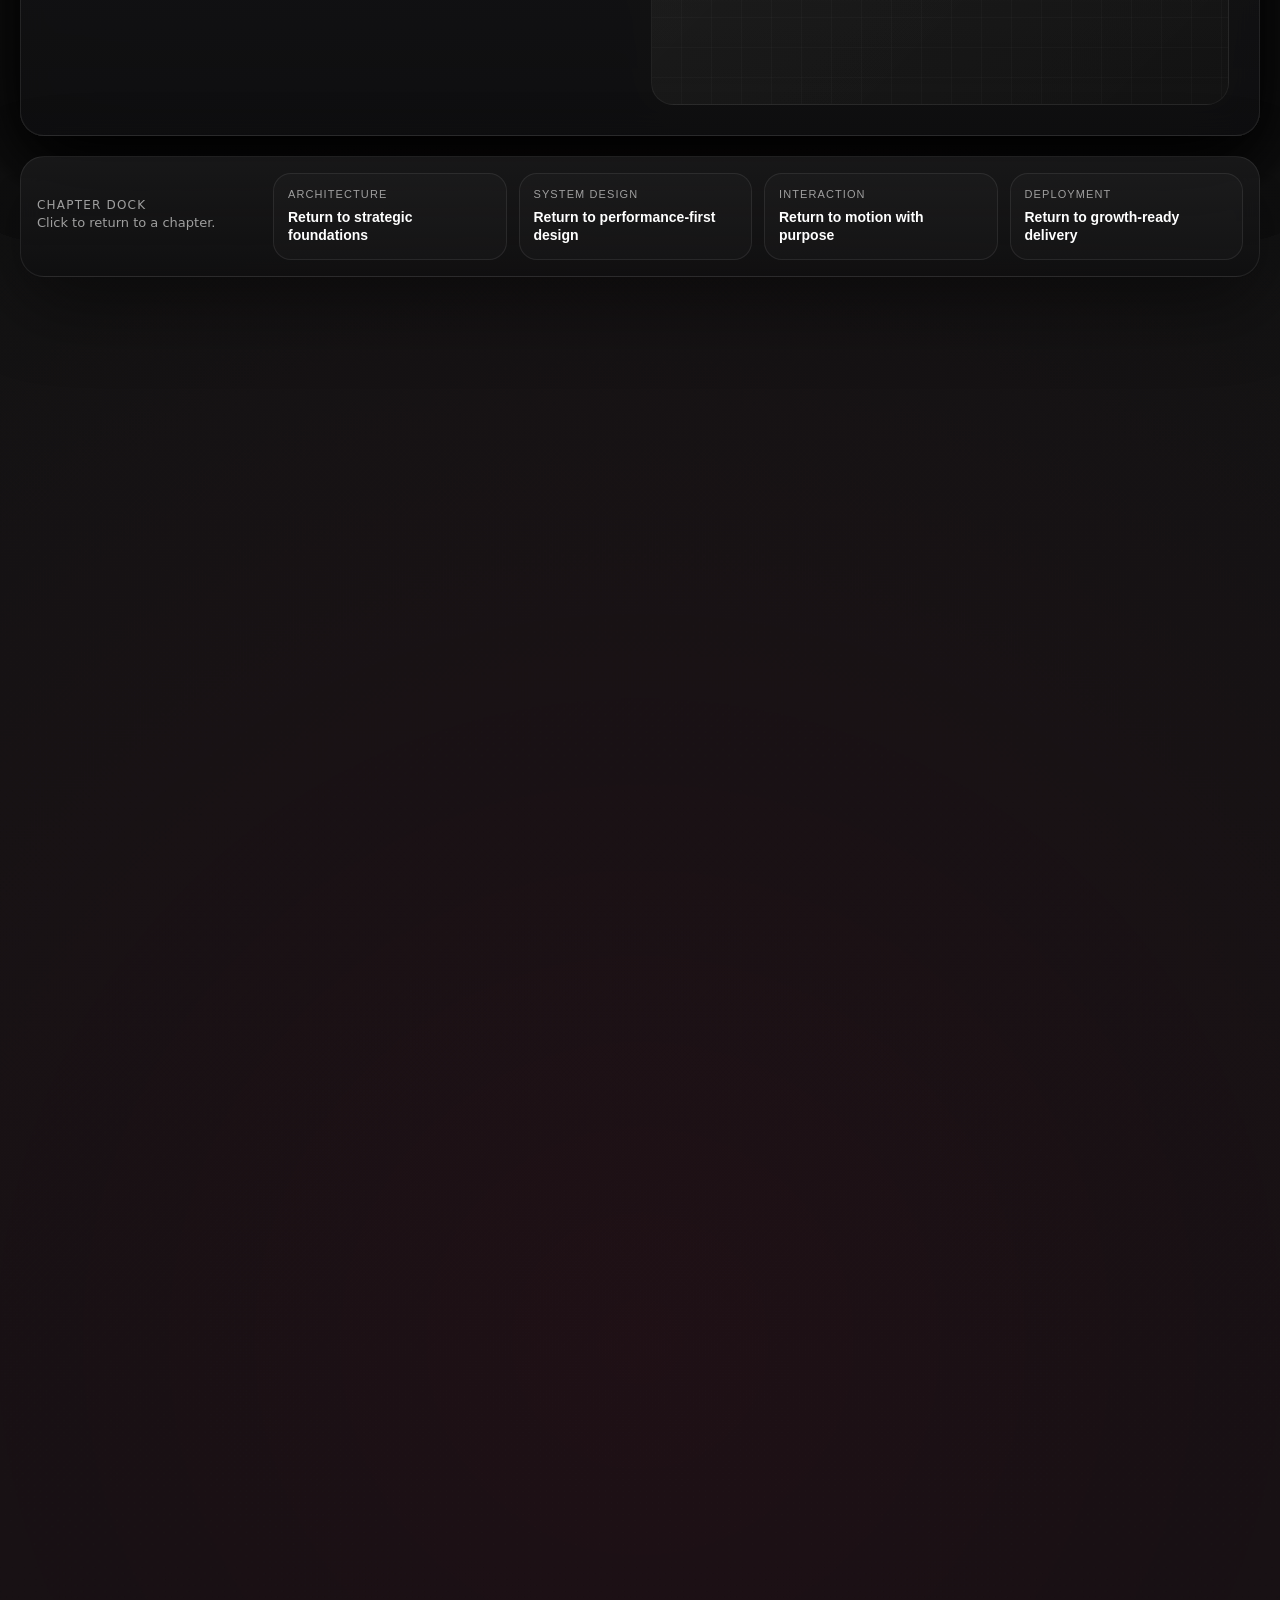
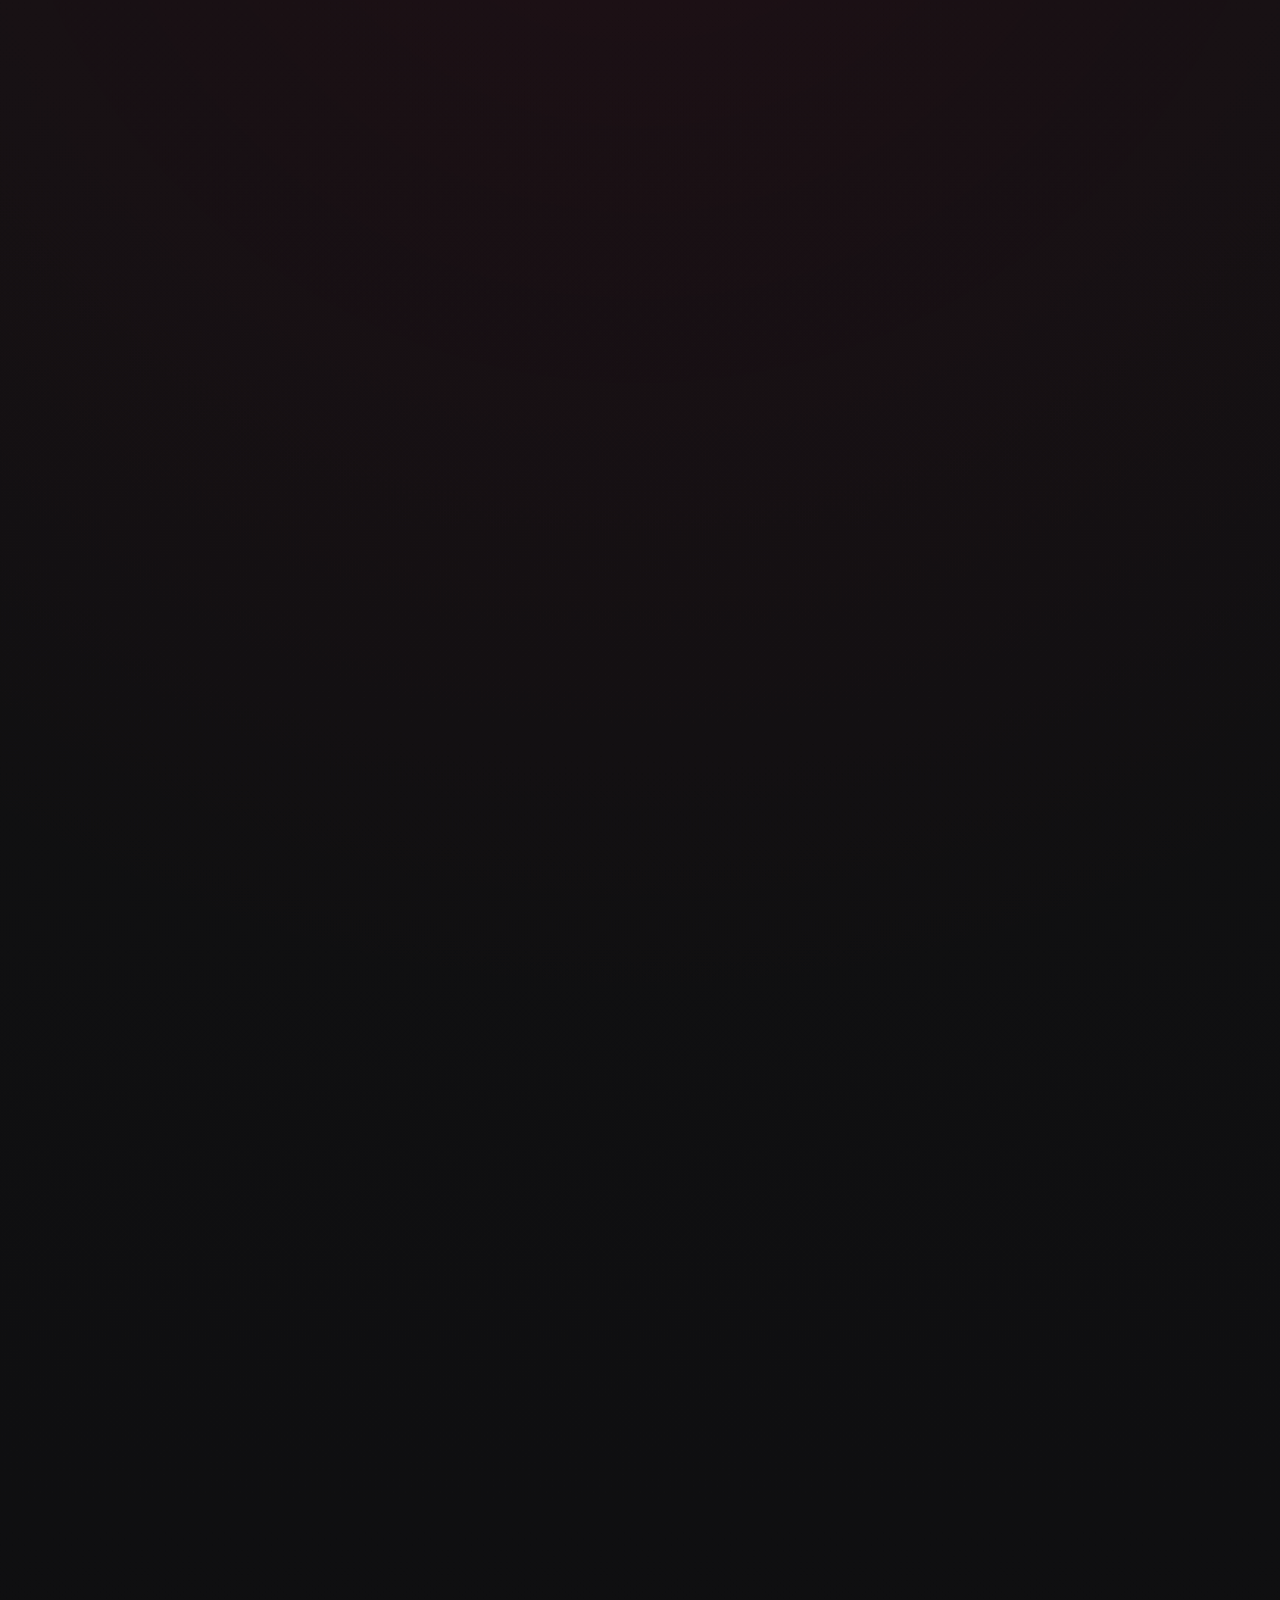
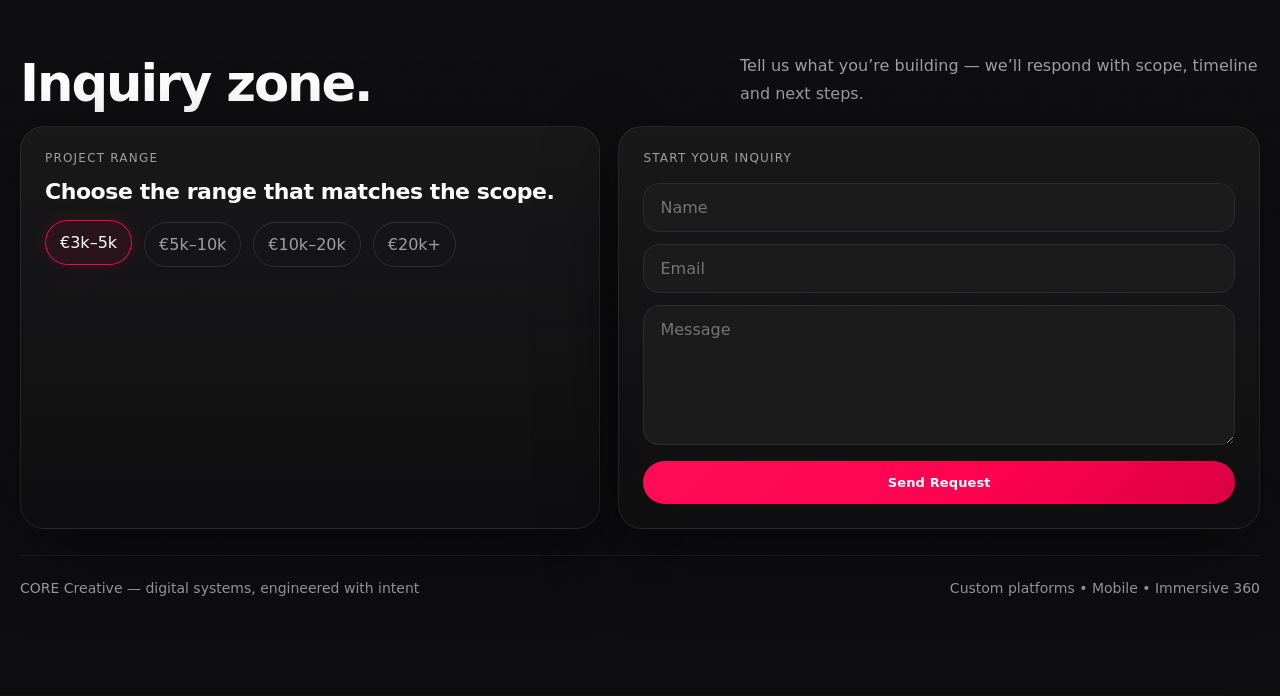
==== commit 734ad0ee: "Refine header hero content and spacing" ====
--- a/index.html
+++ b/index.html
@@ -5,8 +5,11 @@
   <meta charset="UTF-8" />
   <meta name="viewport" content="width=device-width, initial-scale=1.0" />
 
-  <title>CORE Creative — Real Overlay Stack</title>
-  <meta name="description" content="CORE Creative designs and engineers high-performance digital systems — premium interfaces, scalable architecture, production discipline." />
+  <title>CORE Creative — Engineering-led Digital Systems</title>
+  <meta
+    name="description"
+    content="Premium digital platforms engineered against measurable baselines: performance budgets, Core Web Vitals, accessibility, and security — verified before release."
+  />
 
   <meta name="robots" content="index,follow" />
   <meta name="referrer" content="strict-origin-when-cross-origin" />
@@ -16,63 +19,80 @@
   <meta name="color-scheme" content="dark light" />
 
   <meta property="og:type" content="website" />
-  <meta property="og:title" content="CORE Creative — Digital systems. Engineered with intent." />
-  <meta property="og:description" content="Premium digital systems: strategy, design, engineering — built with performance and production discipline." />
+  <meta property="og:title" content="CORE Creative — Engineering-led Digital Systems" />
+  <meta
+    property="og:description"
+    content="Engineering-first delivery: defined budgets, measurable baselines, and release gates for CWV, accessibility, and security."
+  />
 
   <meta name="twitter:card" content="summary_large_image" />
-  <meta name="twitter:title" content="CORE Creative — Digital systems. Engineered with intent." />
-  <meta name="twitter:description" content="Premium digital systems: strategy, design, engineering — built with performance and production discipline." />
-
-  <link rel="stylesheet" href="assets/css/styles.css?v=dev5" />
+  <meta name="twitter:title" content="CORE Creative — Engineering-led Digital Systems" />
+  <meta
+    name="twitter:description"
+    content="Engineering-first delivery: defined budgets, measurable baselines, and release gates for CWV, accessibility, and security."
+  />
+
+  <link rel="stylesheet" href="assets/css/styles.css?v=dev7" />
 </head>
 <body>
-  <header class="nav">
+
+  <!-- NAV -->
+  <div class="nav">
     <div class="container nav-inner">
-      <a class="brand" href="#top"><span class="dot"></span><span>CORECREATIVE</span></a>
-      <nav class="links">
-        <a class="active" href="#services">Services</a>
-        <a href="#stack">Flow</a>
+      <a class="brand" href="#top" aria-label="CORECREATIVE">
+        <span class="dot"></span>
+        <span>CORECREATIVE</span>
+      </a>
+
+      <div class="links" aria-label="primary">
+        <a href="#services">Services</a>
+        <a href="#stack" class="active">Flow</a>
         <a href="#contact">Contact</a>
-      </nav>
+      </div>
+
       <a class="cta" href="#contact">Start a Project</a>
     </div>
-  </header>
-
-  <main>
-    <section class="hero" id="top">
-      <div class="hero-spot"></div>
-      <div class="container hero-grid">
-        <div class="panel reactive hero-main">
-          <div class="hero-line"></div>
-
-          <div>
-            <span class="eyebrow">High-end studio / Strategy + Design + Engineering</span>
-
-            <h1 class="title" aria-label="Digital systems. Engineered with intent.">
-              <span class="line l1">
-                <span class="w">Digital</span>
-                <span class="w">systems<span class="punct punct-accent">.</span></span>
-              </span>
-              <span class="line l2">
-                <span class="w">Engineered</span>
-                <span class="w">with</span>
-                <span class="w accent">intent<span class="punct punct-invert">.</span></span>
-              </span>
-            </h1>
-
-            <p class="hero-copy">
-              We architect and ship custom digital platforms — premium interface systems, disciplined engineering, and long-term maintainability.
-            </p>
-
-            <div class="actions">
-              <a class="btn primary" href="#contact">Send Inquiry</a>
-              <a class="btn secondary" href="#stack">See the Stack</a>
-            </div>
-          </div>
-
+  </div>
+
+  <!-- HERO -->
+  <section class="hero" id="top">
+    <div class="hero-spot"></div>
+
+    <div class="container hero-grid">
+
+      <!-- LEFT -->
+      <div class="panel reactive hero-main">
+        <div class="hero-line"></div>
+
+        <div>
+          <span class="eyebrow">Engineering-led studio / Architecture · Design · Delivery</span>
+
+          <h1 class="title" aria-label="Digital systems. Engineered with intent.">
+            <span class="line l1">
+              <span class="w">Digital</span>
+              <span class="w">systems<span class="punct punct-accent">.</span></span>
+            </span>
+            <span class="line l2">
+              <span class="w">Engineered</span>
+              <span class="w">with</span>
+              <span class="w accent">intent<span class="punct punct-white">.</span></span>
+            </span>
+          </h1>
+
+          <p class="hero-copy">
+            We engineer custom platforms against defined budgets — performance, Core Web Vitals,
+            accessibility, and security — measured, reviewed, and maintained post-launch.
+          </p>
+
+          <div class="actions">
+            <a class="btn primary" href="#contact">Send Inquiry</a>
+            <a class="btn secondary" href="#stack">See the Stack</a>
+          </div>
+        </div>
+
+        <div class="hero-lower">
           <div class="hero-strip">
-
-            <!-- ENGINEERING PROFILE (LIST — PREMIUM) -->
+            <!-- ENGINEERING PROFILE -->
             <div class="card reactive profile-card">
               <div>
                 <div class="label">Engineering profile</div>
@@ -80,7 +100,7 @@
                 <div class="profile-list" aria-label="engineering profile list">
                   <div class="pl">
                     <strong>Latency</strong>
-                    <span>Fast render & interaction response</span>
+                    <span>Fast render &amp; interaction response</span>
                   </div>
                   <div class="pl">
                     <strong>Bespoke</strong>
@@ -90,6 +110,10 @@
                     <strong>Scale</strong>
                     <span>Architecture designed to evolve</span>
                   </div>
+                  <div class="pl">
+                    <strong>Control</strong>
+                    <span>Structured delivery, predictable outcomes</span>
+                  </div>
                 </div>
               </div>
 
@@ -98,7 +122,7 @@
               </p>
             </div>
 
-            <!-- ENGINEERING BASELINE (NO DELIVERY DUPLICATE) -->
+            <!-- ENGINEERING BASELINE -->
             <div class="card reactive baseline-card">
               <div>
                 <div class="label">Engineering baseline</div>
@@ -127,116 +151,145 @@
                 Baseline gates apply to every release — no exceptions.
               </p>
             </div>
-
-          </div>
-        </div>
-
-        <aside class="panel reactive hero-side">
-          <div class="side-box reactive">
-
-            <div class="label">Capability</div>
-            <div class="discipline-block">
-              <h4>Design. Engineering. Deployment.</h4>
-              <p>Strategic architecture, premium interfaces and scalable systems — delivered with production discipline.</p>
-            </div>
-
-            <div class="mini-stack">
-
-              <div class="label">Tech stack</div>
-              <div class="stack-groups">
-                <div class="stack-group">
-                  <small>Frontend</small>
-                  <div class="pill-row">
-                    <span class="pill">React</span>
-                    <span class="pill">TypeScript</span>
-                    <span class="pill">Next.js</span>
-                    <span class="pill">Tailwind</span>
-                  </div>
-                </div>
-
-                <div class="stack-group">
-                  <small>Backend</small>
-                  <div class="pill-row">
-                    <span class="pill">Node.js</span>
-                    <span class="pill">PHP 8.3</span>
-                    <span class="pill">Laravel</span>
-                  </div>
-                </div>
-
-                <div class="stack-group">
-                  <small>Data & Infra</small>
-                  <div class="pill-row">
-                    <span class="pill">PostgreSQL</span>
-                    <span class="pill">MySQL</span>
-                    <span class="pill">Redis</span>
-                    <span class="pill">Docker</span>
-                    <span class="pill">AWS</span>
-                    <span class="pill">CI/CD</span>
-                  </div>
-                </div>
-
-                <p class="stack-mobile">Mobile: Native iOS/Android · React Native</p>
-              </div>
-
-              <p class="stack-note">
-                We choose stacks based on product constraints — performance, maintainability and launch speed.
-              </p>
-
-              <div class="proof-metrics" aria-label="delivery proof">
-                <div class="pm">
-                  <small>Delivery</small>
-                  <strong>2–6 weeks</strong>
-                </div>
-
-                <div class="pm">
-                  <small>Quality</small>
-                  <strong>Performance-first build</strong>
-                  <span class="pm-sub">Web Vitals focus • Accessibility baseline</span>
-                </div>
-
-                <div class="pm">
-                  <small>Support</small>
-                  <strong>12 months</strong>
-                </div>
-              </div>
-            </div>
-          </div>
-
-          <div class="side-box reactive">
-            <div class="label">Studio signal</div>
-            <h3 class="studio-title">
-              Controlled. Precise. Distinct.
-            </h3>
-            <p class="studio-copy">
-              Motion is engineered, not decorative. Every detail supports clarity, perceived value and performance.
-            </p>
-
-            <div class="rule-card">
-              <div class="label">Build rule</div>
-              <p class="rule-copy">
-                Always custom. No pre-built themes. No off-the-shelf systems.
-              </p>
-
-              <div class="mini-stack mini-stack-tight">
-                <div class="label">Standards</div>
-                <p class="standards-line">
-                  Performance, accessibility, security, SEO, maintainability — non-negotiable.
-                </p>
-              </div>
-            </div>
-          </div>
-        </aside>
-      </div>
-    </section>
-
-    <section class="ticker-wrap" aria-hidden="true">
+          </div>
+
+          <!-- RELEASE PROFILE -->
+          <div class="proof-block reactive" aria-label="release profile">
+            <div class="label">Release profile</div>
+
+            <div class="proof-lines">
+              <div class="proof-line">
+                <strong>Delivery</strong>
+                <span>2–6 weeks</span>
+              </div>
+              <div class="proof-line">
+                <strong>Quality</strong>
+                <span>Performance budget · CWV gates · A11y baseline · Security-first</span>
+              </div>
+              <div class="proof-line">
+                <strong>Support</strong>
+                <span>12 months</span>
+              </div>
+            </div>
+          </div>
+        </div>
+      </div>
+
+      <!-- RIGHT -->
+      <aside class="panel reactive hero-side">
+        <div class="side-box reactive">
+          <div class="label">Capability</div>
+
+          <h4>Design. Engineering. Deployment.</h4>
+          <p class="studio-copy">
+            Strategic architecture, premium interfaces and scalable systems — delivered with production discipline.
+          </p>
+
+          <div class="mini-stack">
+            <div class="label">Tech stack</div>
+
+            <div class="stack-group stack-group-first">
+              <div class="label">Frontend</div>
+              <div class="pill-row">
+                <span class="pill">React</span>
+                <span class="pill">TypeScript</span>
+                <span class="pill">Next.js</span>
+                <span class="pill">Tailwind</span>
+              </div>
+            </div>
+
+            <div class="stack-group mini-stack-tight">
+              <div class="label">Backend</div>
+              <div class="pill-row">
+                <span class="pill">Node.js</span>
+                <span class="pill">PHP 8.3</span>
+                <span class="pill">Laravel</span>
+              </div>
+            </div>
+
+            <div class="stack-group mini-stack-tight">
+              <div class="label">Data &amp; Infra</div>
+              <div class="pill-row">
+                <span class="pill">PostgreSQL</span>
+                <span class="pill">MySQL</span>
+                <span class="pill">Redis</span>
+                <span class="pill">Docker</span>
+                <span class="pill">AWS</span>
+                <span class="pill">CI/CD</span>
+              </div>
+            </div>
+
+            <div class="stack-note-block">
+<div class="stack-note-rows">
+  <div class="stack-note-item">
+    <div class="stack-note-label">Mobile capability</div>
+    <div class="stack-note-copy">Native iOS/Android · React Native</div>
+  </div>
+
+  <div class="stack-note-item">
+    <div class="stack-note-label">Stack selection</div>
+    <div class="stack-note-copy">
+      Chosen against performance, maintainability and delivery constraints.
+    </div>
+  </div>
+
+  <div class="stack-note-item">
+    <div class="stack-note-label">Deployment fit</div>
+    <div class="stack-note-copy">
+      Built for shared hosting, controlled environments, and clean handoff.
+    </div>
+  </div>
+  <div class="stack-note-item">
+  <div class="stack-note-label">Maintenance logic</div>
+  <div class="stack-note-copy">
+    Designed for clean revisions, stable updates, and low-friction handoff.
+  </div>
+</div>
+</div>
+            </div>
+          </div>
+        </div>
+
+        <div class="side-box reactive">
+          <div class="label">Studio signal</div>
+          <h3 class="studio-title">Controlled. Precise. Distinct.</h3>
+          <p class="studio-copy">
+            Motion is engineered, not decorative. Every detail supports clarity, perceived value and performance.
+          </p>
+
+          <div class="rule-card reactive">
+            <div class="label">Build rule</div>
+            <p class="rule-copy">Always custom. No pre-built themes. No off-the-shelf systems.</p>
+          </div>
+
+          <div class="rule-card reactive">
+            <div class="label">Standards</div>
+            <p class="rule-copy">Performance, accessibility, security, SEO, maintainability — non-negotiable.</p>
+          </div>
+
+          <div class="rule-card reactive">
+            <div class="label">System rule</div>
+            <p class="rule-copy">If it does not improve usability, performance, or clarity, it does not ship.</p>
+          </div>
+          <div class="rule-card reactive">
+  <div class="label">Decision rule</div>
+  <p class="rule-copy">
+    Every addition must justify itself in performance, clarity, or control.
+  </p>
+</div>
+        </div>
+      </aside>
+    </div>
+
+    <div class="ticker-wrap">
       <div class="ticker-track">
         <div class="ticker-group">
           <span>Brand Systems</span>
           <span>Web Platforms</span>
           <span>Mobile Engineering</span>
           <span>Immersive 360</span>
-          <span>E-commerce Architecture</span>
+          <span>E-commerce</span>
+          <span>Architecture</span>
           <span>Motion Systems</span>
         </div>
         <div class="ticker-group">
@@ -244,7 +297,8 @@
           <span>Web Platforms</span>
           <span>Mobile Engineering</span>
           <span>Immersive 360</span>
-          <span>E-commerce Architecture</span>
+          <span>E-commerce</span>
+          <span>Architecture</span>
           <span>Motion Systems</span>
         </div>
         <div class="ticker-group">
@@ -252,216 +306,223 @@
           <span>Web Platforms</span>
           <span>Mobile Engineering</span>
           <span>Immersive 360</span>
-          <span>E-commerce Architecture</span>
+          <span>E-commerce</span>
+          <span>Architecture</span>
           <span>Motion Systems</span>
         </div>
       </div>
-    </section>
-
-    <section class="section" id="services">
+    </div>
+  </section>
+
+  <!-- SERVICES -->
+  <section class="section" id="services">
+    <div class="container">
+      <div class="head">
+        <h2>Core capabilities, built to scale.</h2>
+        <p>Balanced creative authority and engineering discipline — designed to feel premium and run fast.</p>
+      </div>
+
+      <div class="grid4">
+        <div class="panel reactive service">
+          <div class="icon">01</div>
+          <div>
+            <h3>Brand &amp; Identity Systems</h3>
+            <p>Strategic positioning and visual systems engineered for clarity and impact.</p>
+          </div>
+        </div>
+
+        <div class="panel reactive service">
+          <div class="icon">02</div>
+          <div>
+            <h3>Advanced Web Platforms</h3>
+            <p>Custom-built web architecture focused on performance, structure and scalability.</p>
+          </div>
+        </div>
+
+        <div class="panel reactive service">
+          <div class="icon">03</div>
+          <div>
+            <h3>Mobile Engineering</h3>
+            <p>iOS and Android applications built with modern architecture and long-term maintainability.</p>
+          </div>
+        </div>
+
+        <div class="panel reactive service">
+          <div class="icon">04</div>
+          <div>
+            <h3>Immersive &amp; 360 Experiences</h3>
+            <p>Interactive spatial environments and virtual tours built for engagement and precision.</p>
+          </div>
+        </div>
+      </div>
+    </div>
+  </section>
+
+  <!-- FLOW / STACK -->
+  <section class="section" id="stack">
+    <div class="container">
+      <div class="head">
+        <h2>Cinematic sticky stack.</h2>
+        <p>A controlled sequence: each new card layers above the last — scroll-synced, smooth, and intentional.</p>
+      </div>
+    </div>
+
+    <div class="stack-scene">
       <div class="container">
-        <div class="head">
-          <h2>Core capabilities, built to scale.</h2>
-          <p>Balanced creative authority and engineering discipline — designed to feel premium and run fast.</p>
-        </div>
-
-        <div class="grid4">
-          <article class="panel reactive service">
+        <div class="stack-sticky">
+          <div class="stack-stage reactive">
+            <div class="stack-scene-spot"></div>
+
+            <div class="stack-card reactive" data-chapter="architecture">
+              <div class="stack-veil"></div>
+              <div class="stack-card-inner">
+                <div class="stack-copy">
+                  <div class="tag">Architecture</div>
+                  <h3>Strategic foundations.</h3>
+                  <p>Every project begins with structure. Positioning, logic and technical architecture aligned from day one.</p>
+                  <div class="tag">Positioning / Logic / Architecture</div>
+                </div>
+                <div class="visual">
+                  <div class="glow"></div>
+                  <div class="core"></div>
+                </div>
+              </div>
+            </div>
+
+            <div class="stack-card reactive" data-chapter="system">
+              <div class="stack-veil"></div>
+              <div class="stack-card-inner">
+                <div class="stack-copy">
+                  <div class="tag">System Design</div>
+                  <h3>Designed to perform.</h3>
+                  <p>Visual systems and interface logic built as one cohesive environment — clear, premium, consistent.</p>
+                  <div class="tag">Design System / UI Logic / Cohesion</div>
+                </div>
+                <div class="visual">
+                  <div class="glow"></div>
+                  <div class="core"></div>
+                </div>
+              </div>
+            </div>
+
+            <div class="stack-card reactive" data-chapter="interaction">
+              <div class="stack-veil"></div>
+              <div class="stack-card-inner">
+                <div class="stack-copy">
+                  <div class="tag">Interaction &amp; Performance</div>
+                  <h3>Motion with purpose.</h3>
+                  <p>Controlled animation and feedback engineered for clarity and speed — never for decoration.</p>
+                  <div class="tag">Motion / Feedback / Performance</div>
+                </div>
+                <div class="visual">
+                  <div class="glow"></div>
+                  <div class="core"></div>
+                </div>
+              </div>
+            </div>
+
+            <div class="stack-card reactive" data-chapter="deployment">
+              <div class="stack-veil"></div>
+              <div class="stack-card-inner">
+                <div class="stack-copy">
+                  <div class="tag">Deployment &amp; Scale</div>
+                  <h3>Built for growth.</h3>
+                  <p>Clean code, scalable architecture and long-term maintainability — ready for what comes next.</p>
+                  <div class="tag">Scale / Maintainability / Delivery</div>
+                </div>
+                <div class="visual">
+                  <div class="glow"></div>
+                  <div class="core"></div>
+                </div>
+              </div>
+            </div>
+
+          </div>
+        </div>
+
+        <div class="chapter-dock">
+          <div class="panel reactive chapter-shell">
             <div>
-              <div class="icon">01</div>
-              <h3>Brand & Identity Systems</h3>
-              <p>Strategic positioning and visual systems engineered for clarity and impact.</p>
-            </div>
-          </article>
-          <article class="panel reactive service">
-            <div>
-              <div class="icon">02</div>
-              <h3>Advanced Web Platforms</h3>
-              <p>Custom-built web architecture focused on performance, structure and scalability.</p>
-            </div>
-          </article>
-          <article class="panel reactive service">
-            <div>
-              <div class="icon">03</div>
-              <h3>Mobile Engineering</h3>
-              <p>iOS and Android applications built with modern architecture and long-term maintainability.</p>
-            </div>
-          </article>
-          <article class="panel reactive service">
-            <div>
-              <div class="icon">04</div>
-              <h3>Immersive & 360 Experiences</h3>
-              <p>Interactive spatial environments and virtual tours built for engagement and precision.</p>
-            </div>
-          </article>
-        </div>
-      </div>
-    </section>
-
-    <section class="section" id="stack">
-      <div class="container">
-        <div class="head">
-          <h2>Cinematic sticky stack.</h2>
-          <p>A controlled sequence: each new card layers above the last — scroll-synced, smooth, and intentional.</p>
-        </div>
-      </div>
-
-      <div class="stack-scene" id="stackScene">
-        <div class="container">
-          <div class="stack-sticky">
-            <div class="stack-stage" id="stackStage">
-              <div class="stack-scene-spot"></div>
-
-              <article class="stack-card reactive" id="phase-1" data-base-rot="-2.6" data-base-x="-26">
-                <div class="stack-veil"></div>
-                <div class="stack-card-inner">
-                  <div class="stack-copy">
-                    <div class="label">Architecture</div>
-                    <h3>Strategic foundations.</h3>
-                    <p>Every project begins with structure. Positioning, logic and technical architecture aligned from day one.</p>
-                    <span class="tag">Positioning / Logic / Architecture</span>
-                  </div>
-                  <div class="visual">
-                    <div class="glow"></div>
-                    <div class="core"></div>
-                  </div>
-                </div>
-              </article>
-
-              <article class="stack-card reactive" id="phase-2" data-base-rot="2.4" data-base-x="22">
-                <div class="stack-veil"></div>
-                <div class="stack-card-inner">
-                  <div class="stack-copy">
-                    <div class="label">System Design</div>
-                    <h3>Designed to perform.</h3>
-                    <p>Visual systems and interface logic built as one cohesive environment — clear, premium, consistent.</p>
-                    <span class="tag">Design System / UI Logic / Cohesion</span>
-                  </div>
-                  <div class="visual">
-                    <div class="glow" style="top:18%;right:16%"></div>
-                    <div class="core" style="left:22%;bottom:20%"></div>
-                  </div>
-                </div>
-              </article>
-
-              <article class="stack-card reactive" id="phase-3" data-base-rot="-2.2" data-base-x="-18">
-                <div class="stack-veil"></div>
-                <div class="stack-card-inner">
-                  <div class="stack-copy">
-                    <div class="label">Interaction & Performance</div>
-                    <h3>Motion with purpose.</h3>
-                    <p>Controlled animation and feedback engineered for clarity and speed — never for decoration.</p>
-                    <span class="tag">Motion / Feedback / Performance</span>
-                  </div>
-                  <div class="visual">
-                    <div class="glow" style="top:24%;right:12%"></div>
-                    <div class="core" style="left:16%;bottom:14%"></div>
-                  </div>
-                </div>
-              </article>
-
-              <article class="stack-card reactive" id="phase-4" data-base-rot="2.0" data-base-x="16">
-                <div class="stack-veil"></div>
-                <div class="stack-card-inner">
-                  <div class="stack-copy">
-                    <div class="label">Deployment & Scale</div>
-                    <h3>Built for growth.</h3>
-                    <p>Clean code, scalable architecture and long-term maintainability — ready for what comes next.</p>
-                    <span class="tag">Scale / Maintainability / Delivery</span>
-                  </div>
-                  <div class="visual">
-                    <div class="glow" style="top:14%;right:8%"></div>
-                    <div class="core" style="left:20%;bottom:18%"></div>
-                  </div>
-                </div>
-              </article>
-
-            </div>
-          </div>
-        </div>
-      </div>
-    </section>
-
-    <section class="section chapter-dock" id="dock">
-      <div class="container">
-        <div class="panel reactive chapter-shell">
-          <div class="chapter-intro">
-            <div class="label" style="margin-bottom:8px;">Chapter Dock</div>
-            Click to return to a chapter.
-          </div>
-          <div class="chapter-row">
-            <button class="chapter-btn" data-target="phase-1">
-              <small>Architecture</small>
-              <strong>Return to strategic foundations</strong>
-            </button>
-            <button class="chapter-btn" data-target="phase-2">
-              <small>System Design</small>
-              <strong>Return to performance-first design</strong>
-            </button>
-            <button class="chapter-btn" data-target="phase-3">
-              <small>Interaction</small>
-              <strong>Return to motion with purpose</strong>
-            </button>
-            <button class="chapter-btn" data-target="phase-4">
-              <small>Deployment</small>
-              <strong>Return to growth-ready delivery</strong>
-            </button>
-          </div>
-        </div>
-      </div>
-    </section>
-
-    <section class="section" id="contact">
-      <div class="container">
-        <div class="head">
-          <h2>Inquiry zone.</h2>
-          <p>Tell us what you’re building — we’ll respond with scope, timeline and next steps.</p>
-        </div>
-
-        <div class="two">
-          <div class="panel reactive box">
-            <div class="label">Project range</div>
-            <h3 style="margin:12px 0 0;font-size:clamp(28px,3.2vw,44px);line-height:1;letter-spacing:-.03em;max-width:12ch;">
-              Choose the range that matches the scope.
-            </h3>
-            <div class="chips">
-              <span class="chip">€3k–5k</span>
-              <span class="chip active">€5k–10k</span>
-              <span class="chip">€10k–20k</span>
-              <span class="chip">€20k+</span>
-            </div>
-          </div>
-
-          <div class="panel reactive box">
-            <div class="label">Start your inquiry</div>
-            <form>
-              <div class="field-wrap reactive">
-                <input class="field" type="text" placeholder="Your name" />
-              </div>
-              <div class="field-wrap reactive">
-                <input class="field" type="email" placeholder="Email address" />
-              </div>
-              <div class="field-wrap reactive">
-                <input class="field" type="text" placeholder="Project type (Brand / Web / Mobile / 360)" />
-              </div>
-              <div class="field-wrap reactive">
-                <textarea class="field" placeholder="Tell us about your project"></textarea>
-              </div>
-              <button class="btn primary" type="button">Send Request</button>
-            </form>
-          </div>
-        </div>
-      </div>
-    </section>
-  </main>
-
-  <footer class="footer">
-    <div class="container footer-line">
-      <span>CORE Creative — digital systems, engineered with intent</span>
-      <span>Custom platforms • Mobile • Immersive 360</span>
-    </div>
-  </footer>
-
-  <script src="assets/js/app.js" defer></script>
+              <div class="label">Chapter Dock</div>
+              <div class="chapter-intro">Click to return to a chapter.</div>
+            </div>
+
+            <div class="chapter-row">
+              <button class="chapter-btn" data-to="architecture">
+                <small>Architecture</small>
+                <strong>Return to strategic foundations</strong>
+              </button>
+              <button class="chapter-btn" data-to="system">
+                <small>System Design</small>
+                <strong>Return to performance-first design</strong>
+              </button>
+              <button class="chapter-btn" data-to="interaction">
+                <small>Interaction</small>
+                <strong>Return to motion with purpose</strong>
+              </button>
+              <button class="chapter-btn" data-to="deployment">
+                <small>Deployment</small>
+                <strong>Return to growth-ready delivery</strong>
+              </button>
+            </div>
+          </div>
+        </div>
+
+      </div>
+    </div>
+  </section>
+
+  <!-- CONTACT -->
+  <section class="section" id="contact">
+    <div class="container">
+      <div class="head">
+        <h2>Inquiry zone.</h2>
+        <p>Tell us what you’re building — we’ll respond with scope, timeline and next steps.</p>
+      </div>
+
+      <div class="two">
+        <div class="panel reactive box">
+          <div class="label">Project range</div>
+          <h3 style="margin: 14px 0 0; font-size: 22px; letter-spacing: -0.02em;">
+            Choose the range that matches the scope.
+          </h3>
+
+          <div class="chips">
+            <div class="chip active">€3k–5k</div>
+            <div class="chip">€5k–10k</div>
+            <div class="chip">€10k–20k</div>
+            <div class="chip">€20k+</div>
+          </div>
+        </div>
+
+        <div class="panel reactive box">
+          <div class="label">Start your inquiry</div>
+
+          <form>
+            <div class="field-wrap reactive">
+              <input class="field" type="text" placeholder="Name" />
+            </div>
+            <div class="field-wrap reactive">
+              <input class="field" type="email" placeholder="Email" />
+            </div>
+            <div class="field-wrap reactive">
+              <textarea class="field" placeholder="Message"></textarea>
+            </div>
+
+            <button class="btn primary" type="button">Send Request</button>
+          </form>
+        </div>
+      </div>
+
+      <div class="footer">
+        <div class="footer-line">
+          <div>CORE Creative — digital systems, engineered with intent</div>
+          <div>Custom platforms • Mobile • Immersive 360</div>
+        </div>
+      </div>
+    </div>
+  </section>
+
+  <script src="assets/js/app.js?v=dev7"></script>
 </body>
 </html>
--- a/assets/css/styles.css
+++ b/assets/css/styles.css
@@ -1,964 +1,1445 @@
-:root{
-  --accent:#FF014F;
-  --accent-rgb:255,1,79;
-  --bg1:#1b1b1c;
-  --bg2:#141414;
-  --bg3:#0e0e10;
-  --text:#fff;
-  --muted:#9F9F9F;
-  --b1:rgba(255,255,255,.08);
-  --b2:rgba(255,255,255,.14);
-  --r:24px;
-  --ease:cubic-bezier(.22,.61,.36,1);
-  --max:1240px;
-  --hero-x:50%;
-  --hero-y:35%;
-  --stack-x:50%;
-  --stack-y:50%;
-}
-
-*{box-sizing:border-box}
-html{scroll-behavior:smooth}
-body{
-  margin:0;
-  font-family:Inter,system-ui,-apple-system,Segoe UI,sans-serif;
-  color:var(--text);
+:root {
+  --accent: #ff014f;
+  --accent-rgb: 255, 1, 79;
+  --bg1: #1b1b1c;
+  --bg2: #141414;
+  --bg3: #0e0e10;
+  --text: #fff;
+  --muted: #9f9f9f;
+  --b1: rgba(255, 255, 255, 0.08);
+  --b2: rgba(255, 255, 255, 0.14);
+  --r: 24px;
+  --ease: cubic-bezier(0.22, 0.61, 0.36, 1);
+  --max: 1240px;
+  --hero-x: 50%;
+  --hero-y: 35%;
+  --stack-x: 50%;
+  --stack-y: 50%;
+}
+
+* {
+  box-sizing: border-box;
+}
+
+html {
+  scroll-behavior: smooth;
+}
+
+body {
+  margin: 0;
+  font-family: Inter, system-ui, -apple-system, Segoe UI, sans-serif;
+  color: var(--text);
   background:
-    radial-gradient(circle at 12% 10%, rgba(var(--accent-rgb),.14), transparent 22%),
-    radial-gradient(circle at 86% 14%, rgba(255,255,255,.03), transparent 22%),
-    radial-gradient(circle at 50% 64%, rgba(var(--accent-rgb),.06), transparent 28%),
+    radial-gradient(circle at 12% 10%, rgba(var(--accent-rgb), 0.14), transparent 22%),
+    radial-gradient(circle at 86% 14%, rgba(255, 255, 255, 0.03), transparent 22%),
+    radial-gradient(circle at 50% 64%, rgba(var(--accent-rgb), 0.06), transparent 28%),
     linear-gradient(180deg, var(--bg1) 0%, var(--bg2) 34%, var(--bg3) 100%);
-  overflow-x:hidden;
-}
-
-a{color:inherit;text-decoration:none}
-.container{width:min(100% - 32px, var(--max)); margin:0 auto; position:relative; z-index:2;}
-
-.nav{
-  position:sticky; top:0; z-index:100;
-  backdrop-filter:blur(16px);
-  background:rgba(10,10,10,.56);
-  border-bottom:1px solid rgba(255,255,255,.05);
-}
-.nav-inner{
-  min-height:82px;
-  display:flex;
-  align-items:center;
-  justify-content:space-between;
-  gap:18px;
-}
-.brand{display:inline-flex; align-items:center; gap:12px; font-weight:800; letter-spacing:.07em;}
-.dot{
-  width:14px;height:14px;border-radius:999px;background:var(--accent);
-  box-shadow:0 0 28px rgba(var(--accent-rgb),.44);
-  animation:pulse 3s infinite;
-}
-.links{display:flex; gap:24px; color:var(--muted); font-size:14px;}
-.links a:hover,.links a.active{color:#fff}
-.cta{
-  padding:12px 18px;
-  border-radius:999px;
-  border:1px solid var(--b2);
-  font-size:14px;
-  transition:.25s var(--ease);
-}
-.cta:hover{
-  transform:translateY(-2px);
-  border-color:var(--accent);
-  box-shadow:0 0 24px rgba(var(--accent-rgb),.16);
-}
-
-.reactive{
-  position:relative;
-  --mx:50%;
-  --my:50%;
-  border-radius:inherit;
-  isolation:isolate;
-}
-.reactive::before{
-  content:"";
-  position:absolute; inset:0;
-  padding:1px; border-radius:inherit;
-  background: radial-gradient(220px circle at var(--mx) var(--my),
-    rgba(var(--accent-rgb),.92),
-    rgba(var(--accent-rgb),.20) 20%,
-    rgba(255,255,255,.08) 34%,
-    transparent 60%);
-  -webkit-mask: linear-gradient(#000 0 0) content-box, linear-gradient(#000 0 0);
+  overflow-x: hidden;
+}
+
+a {
+  color: inherit;
+  text-decoration: none;
+}
+
+.container {
+  width: min(100% - 32px, var(--max));
+  margin: 0 auto;
+  position: relative;
+  z-index: 2;
+}
+
+/* NAV */
+
+.nav {
+  position: sticky;
+  top: 0;
+  z-index: 100;
+  backdrop-filter: blur(16px);
+  background: rgba(10, 10, 10, 0.56);
+  border-bottom: 1px solid rgba(255, 255, 255, 0.05);
+}
+
+.nav-inner {
+  min-height: 88px;
+  display: flex;
+  align-items: center;
+  justify-content: space-between;
+  gap: 24px;
+}
+
+.brand {
+  display: inline-flex;
+  align-items: center;
+  gap: 14px;
+  font-size: 13px;
+  font-weight: 800;
+  letter-spacing: 0.11em;
+}
+
+.dot {
+  width: 12px;
+  height: 12px;
+  border-radius: 999px;
+  background: var(--accent);
+  box-shadow: 0 0 22px rgba(var(--accent-rgb), 0.34);
+  animation: pulse 3s infinite;
+}
+
+.links {
+  display: flex;
+  gap: 32px;
+  color: var(--muted);
+  font-size: 13px;
+  letter-spacing: 0.03em;
+}
+
+.links a {
+  opacity: 0.72;
+  transition: opacity 0.2s var(--ease), color 0.2s var(--ease);
+}
+
+.links a:hover,
+.links a.active {
+  color: #fff;
+  opacity: 1;
+}
+
+.cta {
+  padding: 11px 17px;
+  border-radius: 999px;
+  border: 1px solid var(--b2);
+  font-size: 13px;
+  font-weight: 600;
+  letter-spacing: 0.02em;
+  background: rgba(255, 255, 255, 0.02);
+  transition: 0.25s var(--ease);
+}
+
+.cta:hover {
+  transform: translateY(-2px);
+  border-color: var(--accent);
+  box-shadow: 0 0 24px rgba(var(--accent-rgb), 0.16);
+}
+
+/* GLOBAL REACTIVE */
+
+.reactive {
+  position: relative;
+  --mx: 50%;
+  --my: 50%;
+  border-radius: inherit;
+  isolation: isolate;
+}
+
+.reactive::before {
+  content: "";
+  position: absolute;
+  inset: 0;
+  padding: 1px;
+  border-radius: inherit;
+  background:
+    radial-gradient(
+      220px circle at var(--mx) var(--my),
+      rgba(var(--accent-rgb), 0.92),
+      rgba(var(--accent-rgb), 0.2) 20%,
+      rgba(255, 255, 255, 0.08) 34%,
+      transparent 60%
+    );
+  -webkit-mask:
+    linear-gradient(#000 0 0) content-box,
+    linear-gradient(#000 0 0);
   -webkit-mask-composite: xor;
   mask-composite: exclude;
-  opacity:0;
-  transition:opacity .14s linear;
-  pointer-events:none;
-  z-index:8;
-}
-.reactive::after{
-  content:"";
-  position:absolute; inset:-18%;
-  background: radial-gradient(240px circle at var(--mx) var(--my), rgba(var(--accent-rgb),.10), transparent 42%);
-  opacity:0;
-  transition:opacity .14s linear;
-  pointer-events:none;
-  z-index:0;
-}
+  opacity: 0;
+  transition: opacity 0.14s linear;
+  pointer-events: none;
+  z-index: 8;
+}
+
+.reactive::after {
+  content: "";
+  position: absolute;
+  inset: -18%;
+  background:
+    radial-gradient(
+      240px circle at var(--mx) var(--my),
+      rgba(var(--accent-rgb), 0.1),
+      transparent 42%
+    );
+  opacity: 0;
+  transition: opacity 0.14s linear;
+  pointer-events: none;
+  z-index: 0;
+}
+
 .reactive.is-active::before,
-.reactive.is-active::after{opacity:1}
-
-.panel{
-  border:1px solid var(--b1);
-  border-radius:24px;
-  background:linear-gradient(180deg, rgba(27,27,28,.84), rgba(15,15,16,.74));
-  box-shadow:0 24px 80px rgba(0,0,0,.45);
-  backdrop-filter:blur(12px);
-  overflow:hidden;
-}
-
-.hero{
-  position:relative;
-  padding:54px 0 36px;
-  overflow:clip;
-}
-.hero::before,.hero::after{
-  content:"";
-  position:absolute;
-  border-radius:999px;
-  filter:blur(18px);
-  pointer-events:none;
-  z-index:0;
-}
-.hero::before{
-  width:360px;height:360px; left:-80px; top:20px;
-  background: radial-gradient(circle, rgba(var(--accent-rgb),.16), transparent 64%);
+.reactive.is-active::after {
+  opacity: 1;
+}
+
+.panel {
+  border: 1px solid var(--b1);
+  border-radius: 24px;
+  background: linear-gradient(180deg, rgba(27, 27, 28, 0.84), rgba(15, 15, 16, 0.74));
+  box-shadow: 0 24px 80px rgba(0, 0, 0, 0.45);
+  backdrop-filter: blur(12px);
+  overflow: hidden;
+}
+
+/* HERO */
+
+.hero {
+  position: relative;
+  padding: 62px 0 36px;
+  overflow: clip;
+}
+
+.hero::before,
+.hero::after {
+  content: "";
+  position: absolute;
+  border-radius: 999px;
+  filter: blur(18px);
+  pointer-events: none;
+  z-index: 0;
+}
+
+.hero::before {
+  width: 360px;
+  height: 360px;
+  left: -80px;
+  top: 20px;
+  background: radial-gradient(circle, rgba(var(--accent-rgb), 0.12), transparent 64%);
   animation: floaty 10s ease-in-out infinite;
 }
-.hero::after{
-  width:320px;height:320px; right:-80px; top:120px;
-  background: radial-gradient(circle, rgba(255,255,255,.05), transparent 68%);
+
+.hero::after {
+  width: 320px;
+  height: 320px;
+  right: -80px;
+  top: 120px;
+  background: radial-gradient(circle, rgba(255, 255, 255, 0.035), transparent 68%);
   animation: floaty 12s ease-in-out infinite reverse;
 }
-.hero-spot{
-  position:absolute; inset:-8% -6% 0 -6%;
-  pointer-events:none; z-index:1;
+
+.hero-spot {
+  position: absolute;
+  inset: -8% -6% 0 -6%;
+  pointer-events: none;
+  z-index: 1;
   background:
-    radial-gradient(360px circle at var(--hero-x) var(--hero-y), rgba(var(--accent-rgb),.13), transparent 34%),
-    radial-gradient(220px circle at calc(var(--hero-x) + 6%) calc(var(--hero-y) + 10%), rgba(255,255,255,.04), transparent 38%);
-  filter:blur(18px);
-}
-
-.hero-grid{
-  display:grid;
-  grid-template-columns:1.12fr .88fr;
-  gap:22px;
-  align-items:stretch;
-}
-.hero-main{
-  padding:32px;
-  min-height:700px;
-  display:flex;
-  flex-direction:column;
-  justify-content:space-between;
-  position:relative;
-}
-.hero-line{
-  position:absolute; inset:0 auto auto 0;
-  width:100%; height:1px;
-  background:linear-gradient(90deg,transparent,rgba(var(--accent-rgb),.7),transparent);
-  opacity:.8;
-}
-
-.eyebrow{
-  display:inline-flex;
-  align-items:center;
-  gap:10px;
-  color:var(--muted);
-  font-size:12px;
-  letter-spacing:.12em;
-  text-transform:uppercase;
-}
-.eyebrow::before{
-  content:"";
-  width:34px; height:1px;
-  background:rgba(255,255,255,.24);
-}
-
-/* ---- TITLE FIX: avoid clipping, keep premium spacing ---- */
-h1{
-  margin:18px 0 0;
-  font-size:clamp(56px, 8.2vw, 126px);
-  line-height:1.0;
-  letter-spacing:-.048em;
-  max-width:100%;
-}
-.title{
-  display:flex;
-  flex-direction:column;
-  gap:clamp(10px, 1.1vw, 16px);
-  align-items:flex-start;
-}
-.line{
-  display:flex;
-  flex-wrap:wrap;                /* allow wrap -> no cutoff */
-  align-items:baseline;
-  column-gap:.18em;              /* keeps “fancy” spacing */
-  row-gap:.10em;
-  padding-right:.08em;
-}
-.l2{
-  margin-left:.55ch;             /* stagger without transform clipping */
-}
-
-.w{
-  display:inline-block;
-  opacity:0;
-  transform:translateY(120%) skewY(7deg);
-  animation:splitIn 1s var(--ease) forwards;
-  will-change:transform, opacity;
-}
-.punct{
-  display:inline-block;
-  opacity:1;
-  transform:none;
-  animation:none;
-  margin-left:.06em;
-  letter-spacing:0;
-}
-.accent{color:var(--accent)}
-.l1 .w:nth-child(1){animation-delay:.06s}
-.l1 .w:nth-child(2){animation-delay:.16s}
-.l2 .w:nth-child(1){animation-delay:.30s}
-.l2 .w:nth-child(2){animation-delay:.40s}
-.l2 .w:nth-child(3){animation-delay:.50s}
-
-.hero-copy{
-  margin-top:22px;
-  max-width:62ch;
-  color:var(--muted);
-  font-size:17px;
-  line-height:1.75;
-  opacity:0;
-  transform:translateY(16px);
-  animation:fadeUp .9s var(--ease) .72s forwards;
-}
-
-.proof-row{
-  margin-top:14px;
-  display:flex;
-  flex-wrap:wrap;
-  gap:10px;
-  opacity:0;
-  transform:translateY(10px);
-  animation:fadeUp .9s var(--ease) .80s forwards;
-}
-.proof-pill{
-  padding:10px 12px;
-  border-radius:999px;
-  border:1px solid rgba(255,255,255,.10);
-  background:rgba(255,255,255,.02);
-  color:rgba(255,255,255,.86);
-  font-size:12px;
-  letter-spacing:.04em;
-  text-transform:uppercase;
-}
-
-.actions{
-  margin-top:22px;
-  display:flex;
-  gap:14px;
-  flex-wrap:wrap;
-  opacity:0;
-  transform:translateY(16px);
-  animation:fadeUp .9s var(--ease) .90s forwards;
-}
-.btn{
-  border:0; cursor:pointer; border-radius:999px;
-  padding:15px 22px; font:inherit;
-  position:relative; overflow:hidden;
-  transition:.25s var(--ease);
-}
-.btn::before{
-  content:"";
-  position:absolute;
-  width:130px;height:130px;
-  right:-40px; bottom:-70px;
-  border-radius:999px;
-  background: radial-gradient(circle, rgba(255,255,255,.20), transparent 68%);
-  opacity:0;
-  transition:opacity .25s var(--ease);
-}
-.btn:hover::before{opacity:1}
-.primary{
-  background:linear-gradient(135deg,#ff0d58,#ff014f 58%,#d90043);
-  color:#fff;
-}
-.primary:hover{
-  transform:translateY(-3px);
-  box-shadow:0 0 28px rgba(var(--accent-rgb),.26);
-}
-.secondary{
-  background:rgba(255,255,255,.01);
-  border:1px solid var(--b2);
-  color:#fff;
-}
-.secondary:hover{
-  transform:translateY(-3px);
-  border-color:var(--accent);
-  background:rgba(var(--accent-rgb),.04);
-}
-
-/* HERO STRIP */
-.hero-strip{
-  margin-top:28px;
-  display:grid;
-  grid-template-columns:1.05fr .95fr;
-  gap:14px;
-  align-items:stretch;
-}
-.card{
-  border-radius:20px;
-  border:1px solid rgba(255,255,255,.06);
-  background: linear-gradient(180deg, rgba(255,255,255,.025), rgba(255,255,255,.01));
-  padding:20px;
-  min-height:188px;
-  overflow:hidden;
-
-  display:flex;
-  flex-direction:column;
-  justify-content:space-between;
-  gap:16px;
-
-  transition:transform .25s var(--ease), box-shadow .25s var(--ease);
-}
-.card:hover{
-  transform:translateY(-4px) scale(1.005);
-  box-shadow:0 16px 44px rgba(0,0,0,.26);
-}
-.label{
-  color:var(--muted);
-  font-size:12px;
-  letter-spacing:.1em;
-  text-transform:uppercase;
-}
-.metrics{
-  margin-top:12px;
-  display:grid;
-  grid-template-columns:repeat(3,1fr);
-  gap:12px;
-}
-.m{
-  padding:12px 12px;
-  border-radius:14px;
-  background:rgba(255,255,255,.02);
-  border:1px solid rgba(255,255,255,.06);
-}
-.m strong{
-  display:block;
-  font-size:22px;
-  line-height:1.05;
-  margin-bottom:6px;
-  letter-spacing:-.02em;
-}
-.m span{color:var(--muted); font-size:12.5px; line-height:1.35;}
-
-.bars{
-  margin-top:10px;
-  display:grid;
-  grid-template-columns:repeat(5,1fr);
-  gap:8px;
-  align-items:end;
-  min-height:70px;
-}
-.bar{
-  border-radius:999px;
-  background:linear-gradient(180deg, rgba(var(--accent-rgb),.78), rgba(var(--accent-rgb),.06));
-  transform-origin:bottom;
-  animation:barPulse 2.4s ease-in-out infinite;
-}
-.bar:nth-child(1){height:18px;animation-delay:.1s}
-.bar:nth-child(2){height:42px;animation-delay:.3s}
-.bar:nth-child(3){height:28px;animation-delay:.5s}
-.bar:nth-child(4){height:54px;animation-delay:.2s}
-.bar:nth-child(5){height:34px;animation-delay:.4s}
-
-.micro{
-  margin:0;
-  color:var(--muted);
-  font-size:13px;
-  line-height:1.7;
-  padding-top:12px;
-  border-top:1px solid rgba(255,255,255,.06);
-}
-
-.hero-side{
-  padding:20px;
-  min-height:700px;
-  display:grid;
-  grid-template-rows:auto auto;
-  gap:14px;
-}
-.side-box{
-  padding:22px;
-  border-radius:20px;
-  border:1px solid rgba(255,255,255,.06);
-  background:linear-gradient(180deg, rgba(255,255,255,.03), rgba(255,255,255,.01));
-  transition:transform .25s var(--ease), box-shadow .25s var(--ease);
-  overflow:hidden;
-}
-.side-box:hover{
-  transform:translateY(-6px);
-  box-shadow:0 18px 50px rgba(0,0,0,.28);
-}
-.list{margin-top:14px; display:grid; gap:8px;}
-.item{
-  display:flex;
-  justify-content:space-between;
-  gap:12px;
-  padding:12px 0;
-  border-bottom:1px solid rgba(255,255,255,.06);
-  font-size:15px;
-}
-.item:last-child{border-bottom:0}
-.item span:last-child{
-  color:var(--muted);
-  font-size:13px;
-  text-align:right;
-}
-
-/* Tech stack + pills */
-.mini-stack{
-  margin-top:14px;
-  padding-top:14px;
-  border-top:1px solid rgba(255,255,255,.06);
-}
-.mini-stack-tight{
-  margin-top:14px;
-  padding-top:12px;
-}
-.pill-row{
-  margin-top:10px;
-  display:flex;
-  flex-wrap:wrap;
-  gap:8px;
-}
-.pill{
-  padding:9px 11px;
-  border-radius:999px;
-  border:1px solid rgba(255,255,255,.08);
-  background:rgba(255,255,255,.02);
-  color:rgba(255,255,255,.86);
-  font-size:11.5px;
-  letter-spacing:.02em;
-  line-height:1;
-  white-space:nowrap;
-  transition:transform .25s var(--ease), border-color .25s var(--ease), background .25s var(--ease), box-shadow .25s var(--ease);
-  will-change:transform;
-}
-.pill:hover{
-  transform:translateY(-2px);
-  border-color:rgba(var(--accent-rgb), .35);
-  background:rgba(var(--accent-rgb), .05);
-  box-shadow:0 0 22px rgba(var(--accent-rgb), .10);
-}
-.stack-note{
-  margin:12px 0 0;
-  color:rgba(255,255,255,.62);
-  font-size:12.5px;
-  line-height:1.6;
-}
-
-/* proof metrics row */
-.proof-metrics{
-  margin-top:14px;
-  padding-top:14px;
-  border-top:1px solid rgba(255,255,255,.06);
-  display:grid;
-  grid-template-columns:repeat(3, minmax(0, 1fr));
-  gap:10px;
-}
-.pm{
-  border:1px solid rgba(255,255,255,.06);
-  background:linear-gradient(180deg, rgba(255,255,255,.018), rgba(255,255,255,.010));
-  border-radius:16px;
-  padding:12px 12px;
-}
-.pm small{
-  display:block;
-  color:rgba(255,255,255,.62);
-  font-size:11px;
-  letter-spacing:.12em;
-  text-transform:uppercase;
-  margin-bottom:6px;
-}
-.pm strong{
-  display:block;
-  font-size:13.5px;
-  letter-spacing:-.02em;
-  line-height:1.15;
-}
-.pm-sub{
-  display:block;
-  margin-top:7px;
-  color:rgba(255,255,255,.56);
-  font-size:11px;
-  line-height:1.45;
-}
-
-/* Studio text helpers */
-.studio-title{
-  margin:14px 0 8px;
-  font-size:30px;
-  line-height:1.02;
-  letter-spacing:-0.04em;
-  max-width:12ch;
-}
-.studio-copy{
-  margin:0;
-  color:var(--muted);
-  line-height:1.75;
-}
-
-/* Rule card */
-.rule-card{
-  margin-top:18px;
-  border-radius:22px;
-  border:1px solid rgba(255,255,255,.06);
-  background:rgba(255,255,255,.02);
-  padding:16px;
-}
-.rule-copy{
-  margin:10px 0 0;
-  color:var(--muted);
-  line-height:1.7;
-  font-size:14px;
-}
-
-.ticker-wrap{
-  margin:8px 0 0;
-  overflow:hidden;
-  border-top:1px solid var(--b1);
-  border-bottom:1px solid var(--b1);
-  background:rgba(255,255,255,.015);
-  position:relative;
-}
-.ticker-wrap::before,.ticker-wrap::after{
-  content:"";
-  position:absolute;
-  top:0;
-  width:110px;
-  height:100%;
-  pointer-events:none;
-  z-index:2;
-}
-.ticker-wrap::before{
-  left:0;
-  background:linear-gradient(90deg, rgba(20,20,20,1), rgba(20,20,20,0));
-}
-.ticker-wrap::after{
-  right:0;
-  background:linear-gradient(270deg, rgba(20,20,20,1), rgba(20,20,20,0));
-}
-.ticker-track{
-  display:flex;
-  width:max-content;
-  will-change:transform;
-  animation:tickerLoop 18s linear infinite;
-}
-.ticker-group{
-  display:flex;
-  flex-shrink:0;
-  align-items:center;
-  gap:36px;
-  padding:16px 0;
-  color:rgba(255,255,255,.72);
-  text-transform:uppercase;
-  letter-spacing:.14em;
-  font-size:12px;
-}
-
-.section{padding:40px 0;}
-.head{
-  display:flex;
-  justify-content:space-between;
-  align-items:end;
-  gap:18px;
-  margin-bottom:18px;
-}
-.head h2{
-  margin:0;
-  font-size:clamp(32px,4vw,58px);
-  line-height:.95;
-  letter-spacing:-.04em;
-  max-width:10ch;
-}
-.head p{
-  margin:0;
-  max-width:520px;
-  color:var(--muted);
-  line-height:1.75;
-}
-
-/* ---- FIX: Stack must never overlap its heading ---- */
-#stack{
-  position:relative;
-  isolation:isolate; /* key: contain stacking contexts from transforms/perspective */
-}
-#stack .head{
-  position:relative;
-  z-index:5; /* above sticky stage/cards inside the same isolated context */
-}
-
-.grid4{
-  display:grid;
-  grid-template-columns:repeat(4,1fr);
-  gap:18px;
-  margin-top:22px;
-}
-.service{
-  min-height:280px;
-  padding:22px;
-  display:flex;
-  flex-direction:column;
-  justify-content:space-between;
-  transition:.25s var(--ease);
-}
-.service:hover{
-  transform:translateY(-8px) scale(1.01);
-  box-shadow:0 18px 55px rgba(0,0,0,.34);
-}
-.icon{
-  width:48px;height:48px;border-radius:15px;
-  border:1px solid rgba(var(--accent-rgb),.22);
-  background:rgba(var(--accent-rgb),.06);
-  display:grid; place-items:center;
-  color:var(--accent);
-  font-weight:700;
-}
-.service h3{margin:18px 0 10px; font-size:21px;}
-.service p{margin:0; color:var(--muted); line-height:1.7; font-size:14px;}
-
-/* REAL OVERLAY STACK */
-.stack-scene{
-  position:relative;
-  z-index:1; /* stays below #stack .head inside isolated section */
-  height:420vh;
-}
-.stack-scene .container{height:100%}
-.stack-sticky{
-  position:sticky;
-  top:108px;
-  height:calc(100vh - 132px);
-  display:flex;
-  align-items:center;
-}
-.stack-stage{
-  position:relative;
-  width:100%;
-  height:min(80vh, 760px);
-  min-height:580px;
-  perspective:1400px;
-  perspective-origin:50% 48%;
-  transform-style:preserve-3d;
-  overflow:visible;
-  isolation:isolate;
-}
-.stack-scene-spot{
-  position:absolute;
-  inset:-12%;
-  pointer-events:none;
-  z-index:0;
+    radial-gradient(
+      360px circle at var(--hero-x) var(--hero-y),
+      rgba(var(--accent-rgb), 0.13),
+      transparent 34%
+    ),
+    radial-gradient(
+      220px circle at calc(var(--hero-x) + 6%) calc(var(--hero-y) + 10%),
+      rgba(255, 255, 255, 0.04),
+      transparent 38%
+    );
+  filter: blur(14px);
+}
+
+.hero-grid {
+  display: grid;
+  grid-template-columns: 1.18fr 0.82fr;
+  gap: 20px;
+  align-items: stretch;
+}
+
+.hero-main {
+  padding: 38px;
+  min-height: 700px;
+  display: flex;
+  flex-direction: column;
+  justify-content: space-between;
+  position: relative;
+}
+
+.hero-line {
+  position: absolute;
+  inset: 0 auto auto 0;
+  width: 100%;
+  height: 1px;
+  background: linear-gradient(90deg, transparent, rgba(var(--accent-rgb), 0.7), transparent);
+  opacity: 0.8;
+}
+
+.eyebrow {
+  display: inline-flex;
+  align-items: center;
+  gap: 10px;
+  color: var(--muted);
+  font-size: 11px;
+  letter-spacing: 0.14em;
+  text-transform: uppercase;
+}
+
+.eyebrow::before {
+  content: "";
+  width: 34px;
+  height: 1px;
+  background: rgba(255, 255, 255, 0.24);
+}
+
+/* TITLE */
+
+h1 {
+  margin: 22px 0 0;
+  font-size: clamp(56px, 8.2vw, 126px);
+  line-height: 0.94;
+  letter-spacing: -0.052em;
+  max-width: 10.5ch;
+}
+
+.title {
+  display: flex;
+  flex-direction: column;
+  gap: 8px;
+  align-items: flex-start;
+}
+
+.line {
+  display: flex;
+  flex-wrap: wrap;
+  align-items: baseline;
+  column-gap: 0.18em;
+  row-gap: 0.1em;
+  padding-right: 0.08em;
+}
+
+.l2 {
+  margin-left: 0.55ch;
+}
+
+.w {
+  display: inline-block;
+  opacity: 0;
+  transform: translateY(120%) skewY(7deg);
+  animation: splitIn 1s var(--ease) forwards;
+  will-change: transform, opacity;
+}
+
+.punct {
+  display: inline;
+  opacity: 1;
+  transform: none;
+  animation: none;
+  margin-left: 0;
+  letter-spacing: 0;
+}
+
+.punct-accent {
+  color: #ff014f !important;
+}
+
+.punct-white {
+  color: #ffffff !important;
+}
+
+.accent {
+  color: #ff014f;
+}
+
+.l1 .w:nth-child(1) {
+  animation-delay: 0.06s;
+}
+
+.l1 .w:nth-child(2) {
+  animation-delay: 0.16s;
+}
+
+.l2 .w:nth-child(1) {
+  animation-delay: 0.3s;
+}
+
+.l2 .w:nth-child(2) {
+  animation-delay: 0.4s;
+}
+
+.l2 .w:nth-child(3) {
+  animation-delay: 0.5s;
+}
+
+.hero-copy {
+  margin-top: 26px;
+  max-width: 58ch;
+  color: rgba(255, 255, 255, 0.66);
+  font-size: 15px;
+  line-height: 1.8;
+  opacity: 0;
+  transform: translateY(16px);
+  animation: fadeUp 0.9s var(--ease) 0.72s forwards;
+}
+
+.actions {
+  margin-top: 30px;
+  display: flex;
+  gap: 12px;
+  flex-wrap: wrap;
+  opacity: 0;
+  transform: translateY(16px);
+  animation: fadeUp 0.9s var(--ease) 0.9s forwards;
+}
+
+.btn {
+  border: 0;
+  cursor: pointer;
+  border-radius: 999px;
+  padding: 14px 20px;
+  font: inherit;
+  position: relative;
+  overflow: hidden;
+  transition: 0.25s var(--ease);
+}
+
+.btn::before {
+  content: "";
+  position: absolute;
+  width: 130px;
+  height: 130px;
+  right: -40px;
+  bottom: -70px;
+  border-radius: 999px;
+  background: radial-gradient(circle, rgba(255, 255, 255, 0.2), transparent 68%);
+  opacity: 0;
+  transition: opacity 0.25s var(--ease);
+}
+
+.btn:hover::before {
+  opacity: 1;
+}
+
+.primary {
+  background: linear-gradient(135deg, #ff0d58, #ff014f 58%, #d90043);
+  color: #fff;
+  font-size: 13px;
+  font-weight: 600;
+  letter-spacing: 0.01em;
+}
+
+.primary:hover {
+  transform: translateY(-3px);
+  box-shadow: 0 0 28px rgba(var(--accent-rgb), 0.26);
+}
+
+.secondary {
+  background: rgba(255, 255, 255, 0.01);
+  border: 1px solid var(--b2);
+  color: #fff;
+  font-size: 13px;
+  font-weight: 600;
+  letter-spacing: 0.01em;
+}
+
+.secondary:hover {
+  transform: translateY(-3px);
+  border-color: var(--accent);
+  background: rgba(var(--accent-rgb), 0.04);
+}
+
+/* HERO LOWER */
+
+.hero-lower {
+  margin-top: 28px;
+  display: flex;
+  flex-direction: column;
+  gap: 16px;
+}
+
+.hero-strip {
+  display: grid;
+  grid-template-columns: 1.05fr 0.95fr;
+  gap: 14px;
+  align-items: stretch;
+}
+
+.card {
+  border-radius: 20px;
+  border: 1px solid rgba(255, 255, 255, 0.06);
+  background: linear-gradient(180deg, rgba(255, 255, 255, 0.025), rgba(255, 255, 255, 0.01));
+  padding: 20px;
+  min-height: 188px;
+  overflow: hidden;
+  display: flex;
+  flex-direction: column;
+  justify-content: space-between;
+  gap: 16px;
+  transition:
+    transform 0.25s var(--ease),
+    box-shadow 0.25s var(--ease);
+}
+
+.profile-card,
+.baseline-card {
+  min-height: 220px;
+}
+
+.card:hover {
+  transform: translateY(-4px) scale(1.005);
+  box-shadow: 0 16px 44px rgba(0, 0, 0, 0.26);
+}
+
+.label {
+  color: var(--muted);
+  font-size: 12px;
+  letter-spacing: 0.1em;
+  text-transform: uppercase;
+}
+
+.micro {
+  margin: 0;
+  color: var(--muted);
+  font-size: 13px;
+  line-height: 1.7;
+  padding-top: 12px;
+  border-top: 1px solid rgba(255, 255, 255, 0.06);
+}
+
+.micro-tight {
+  margin-top: 0;
+}
+
+/* PROFILE + BASELINE LISTS */
+
+.profile-list,
+.baseline-list {
+  margin-top: 12px;
+  display: flex;
+  flex-direction: column;
+}
+
+.profile-list .pl,
+.baseline-list .bl {
+  display: flex;
+  align-items: flex-start;
+  justify-content: space-between;
+  gap: 14px;
+  padding: 9px 0;
+  border-top: 1px solid rgba(255, 255, 255, 0.06);
+}
+
+.profile-list .pl:first-child,
+.baseline-list .bl:first-child {
+  border-top: 1px solid rgba(255, 255, 255, 0.1);
+}
+
+.profile-list strong,
+.baseline-list strong {
+  display: block;
+  font-size: 12px;
+  font-weight: 600;
+  line-height: 1.45;
+  letter-spacing: 0.01em;
+  max-width: 42%;
+}
+
+.profile-list span,
+.baseline-list span {
+  display: block;
+  color: rgba(255, 255, 255, 0.62);
+  font-size: 11.5px;
+  line-height: 1.55;
+  text-align: right;
+  max-width: 58%;
+}
+
+/* RELEASE PROFILE */
+
+.proof-block {
+  border: 1px solid rgba(255, 255, 255, 0.06);
+  background: linear-gradient(180deg, rgba(255, 255, 255, 0.02), rgba(255, 255, 255, 0.01));
+  border-radius: 20px;
+  padding: 18px 20px;
+  overflow: hidden;
+}
+
+.proof-lines {
+  margin-top: 12px;
+  display: flex;
+  flex-direction: column;
+}
+
+.proof-line {
+  display: flex;
+  align-items: flex-start;
+  justify-content: space-between;
+  gap: 14px;
+  padding: 12px 0;
+  border-top: 1px solid rgba(255, 255, 255, 0.06);
+}
+
+.proof-line:first-child {
+  border-top: 1px solid rgba(255, 255, 255, 0.1);
+}
+
+.proof-line strong {
+  display: block;
+  font-size: 12px;
+  font-weight: 600;
+  line-height: 1.45;
+  letter-spacing: 0.01em;
+}
+
+.proof-line span {
+  display: block;
+  color: rgba(255, 255, 255, 0.62);
+  font-size: 11px;
+  line-height: 1.55;
+  text-align: right;
+  max-width: 74%;
+}
+
+/* HERO RIGHT */
+
+.hero-side {
+  padding: 18px;
+  min-height: 700px;
+  display: grid;
+  grid-template-rows: auto auto;
+  gap: 12px;
+}
+
+.hero-side .label {
+  font-size: 11px;
+  letter-spacing: 0.12em;
+}
+
+.side-box {
+  padding: 20px;
+  border-radius: 20px;
+  border: 1px solid rgba(255, 255, 255, 0.06);
+  background: linear-gradient(180deg, rgba(255, 255, 255, 0.03), rgba(255, 255, 255, 0.01));
+  transition:
+    transform 0.25s var(--ease),
+    box-shadow 0.25s var(--ease);
+  overflow: hidden;
+}
+
+.side-box:hover {
+  transform: translateY(-6px);
+  box-shadow: 0 18px 50px rgba(0, 0, 0, 0.28);
+}
+
+.mini-stack {
+  margin-top: 14px;
+  padding-top: 14px;
+  border-top: 1px solid rgba(255, 255, 255, 0.06);
+}
+
+.stack-group {
+  margin-top: 14px;
+  padding-top: 12px;
+  border-top: 1px solid rgba(255, 255, 255, 0.06);
+}
+
+.stack-group-first {
+  margin-top: 18px;
+  padding-top: 0;
+  border-top: 0;
+}
+
+.mini-stack-tight {
+  margin-top: 14px;
+  padding-top: 12px;
+}
+
+.pill-row {
+  margin-top: 10px;
+  display: flex;
+  flex-wrap: wrap;
+  gap: 8px;
+}
+
+.pill {
+  padding: 9px 11px;
+  border-radius: 999px;
+  border: 1px solid rgba(255, 255, 255, 0.08);
+  background: rgba(255, 255, 255, 0.02);
+  color: rgba(255, 255, 255, 0.86);
+  font-size: 11.5px;
+  letter-spacing: 0.02em;
+  line-height: 1;
+  white-space: nowrap;
+  transition:
+    transform 0.25s var(--ease),
+    border-color 0.25s var(--ease),
+    background 0.25s var(--ease),
+    box-shadow 0.25s var(--ease);
+  will-change: transform;
+}
+
+.pill:hover {
+  transform: translateY(-2px);
+  border-color: rgba(var(--accent-rgb), 0.35);
+  background: rgba(var(--accent-rgb), 0.05);
+  box-shadow: 0 0 22px rgba(var(--accent-rgb), 0.1);
+}
+
+.stack-note-block {
+  margin-top: 18px;
+  padding-top: 20px;
+  border-top: 1px solid rgba(255, 255, 255, 0.08);
+}
+
+.stack-note-rows {
+  display: flex;
+  flex-direction: column;
+}
+
+.stack-note-item {
+  padding: 10px 0;
+  border-top: 1px solid rgba(255, 255, 255, 0.06);
+}
+
+.stack-note-item:first-child {
+  border-top: 0;
+  padding-top: 0;
+}
+
+.stack-note-item:last-child {
+  padding-bottom: 0;
+}
+
+.stack-note-label {
+  color: rgba(255, 255, 255, 0.84);
+  font-size: 11px;
+  letter-spacing: 0.1em;
+  text-transform: uppercase;
+  margin-bottom: 6px;
+}
+
+.stack-note-copy {
+  color: rgba(255, 255, 255, 0.62);
+  font-size: 12.5px;
+  line-height: 1.6;
+}
+
+/* STUDIO SIGNAL */
+
+.studio-title {
+  margin: 14px 0 14px;
+  font-size: 30px;
+  line-height: 1.02;
+  letter-spacing: -0.04em;
+  max-width: 12ch;
+}
+
+.studio-copy {
+  margin: 0 0 22px;
+  color: var(--muted);
+  line-height: 1.75;
+}
+
+.rule-card {
+  margin-top: 14px;
+  border-radius: 22px;
+  border: 1px solid rgba(255, 255, 255, 0.06);
+  background: rgba(255, 255, 255, 0.02);
+  padding: 16px;
+}
+
+.rule-copy {
+  margin: 10px 0 0;
+  color: var(--muted);
+  line-height: 1.7;
+  font-size: 14px;
+}
+
+/* TICKER */
+
+.ticker-wrap {
+  margin: 18px 0 0;
+  overflow: hidden;
+  border-top: 1px solid var(--b1);
+  border-bottom: 1px solid var(--b1);
+  background: rgba(255, 255, 255, 0.015);
+  position: relative;
+}
+
+.ticker-wrap::before,
+.ticker-wrap::after {
+  content: "";
+  position: absolute;
+  top: 0;
+  width: 110px;
+  height: 100%;
+  pointer-events: none;
+  z-index: 2;
+}
+
+.ticker-wrap::before {
+  left: 0;
+  background: linear-gradient(90deg, rgba(20, 20, 20, 1), rgba(20, 20, 20, 0));
+}
+
+.ticker-wrap::after {
+  right: 0;
+  background: linear-gradient(270deg, rgba(20, 20, 20, 1), rgba(20, 20, 20, 0));
+}
+
+.ticker-track {
+  display: flex;
+  width: max-content;
+  will-change: transform;
+  animation: tickerLoop 18s linear infinite;
+}
+
+.ticker-group {
+  display: flex;
+  flex-shrink: 0;
+  align-items: center;
+  gap: 36px;
+  padding: 16px 0;
+  color: rgba(255, 255, 255, 0.72);
+  text-transform: uppercase;
+  letter-spacing: 0.14em;
+  font-size: 12px;
+}
+
+/* GENERIC SECTIONS */
+
+.section {
+  padding: 40px 0;
+}
+
+.head {
+  display: flex;
+  justify-content: space-between;
+  align-items: end;
+  gap: 18px;
+  margin-bottom: 18px;
+}
+
+.head h2 {
+  margin: 0;
+  font-size: clamp(32px, 4vw, 58px);
+  line-height: 0.95;
+  letter-spacing: -0.04em;
+  max-width: 10ch;
+}
+
+.head p {
+  margin: 0;
+  max-width: 520px;
+  color: var(--muted);
+  line-height: 1.75;
+}
+
+/* SERVICES */
+
+.grid4 {
+  display: grid;
+  grid-template-columns: repeat(4, 1fr);
+  gap: 18px;
+  margin-top: 22px;
+}
+
+.service {
+  min-height: 280px;
+  padding: 22px;
+  display: flex;
+  flex-direction: column;
+  justify-content: space-between;
+  transition: 0.25s var(--ease);
+}
+
+.service:hover {
+  transform: translateY(-8px) scale(1.01);
+  box-shadow: 0 18px 55px rgba(0, 0, 0, 0.34);
+}
+
+.icon {
+  width: 48px;
+  height: 48px;
+  border-radius: 15px;
+  border: 1px solid rgba(var(--accent-rgb), 0.22);
+  background: rgba(var(--accent-rgb), 0.06);
+  display: grid;
+  place-items: center;
+  color: var(--accent);
+  font-weight: 700;
+}
+
+.service h3 {
+  margin: 18px 0 10px;
+  font-size: 21px;
+}
+
+.service p {
+  margin: 0;
+  color: var(--muted);
+  line-height: 1.7;
+  font-size: 14px;
+}
+
+/* STACK */
+
+#stack {
+  position: relative;
+  isolation: isolate;
+}
+
+#stack .head {
+  position: relative;
+  z-index: 5;
+}
+
+.stack-scene {
+  position: relative;
+  z-index: 1;
+  height: 420vh;
+}
+
+.stack-scene .container {
+  height: 100%;
+}
+
+.stack-sticky {
+  position: sticky;
+  top: 108px;
+  height: calc(100vh - 132px);
+  display: flex;
+  align-items: center;
+}
+
+.stack-stage {
+  position: relative;
+  width: 100%;
+  height: min(80vh, 760px);
+  min-height: 580px;
+  perspective: 1400px;
+  perspective-origin: 50% 48%;
+  transform-style: preserve-3d;
+  overflow: visible;
+  isolation: isolate;
+}
+
+.stack-scene-spot {
+  position: absolute;
+  inset: -12%;
+  pointer-events: none;
+  z-index: 0;
   background:
-    radial-gradient(320px circle at var(--stack-x) var(--stack-y), rgba(var(--accent-rgb),.10), transparent 34%),
-    radial-gradient(220px circle at calc(var(--stack-x) + 7%) calc(var(--stack-y) + 12%), rgba(255,255,255,.04), transparent 36%);
-  filter:blur(22px);
-  transform:translateZ(0);
-}
-.stack-card{
-  position:absolute;
-  inset:0;
-  border:1px solid rgba(255,255,255,.08);
-  border-radius:24px;
-  background:linear-gradient(180deg, rgba(27,27,28,.94), rgba(15,15,16,.88));
+    radial-gradient(
+      320px circle at var(--stack-x) var(--stack-y),
+      rgba(var(--accent-rgb), 0.1),
+      transparent 34%
+    ),
+    radial-gradient(
+      220px circle at calc(var(--stack-x) + 7%) calc(var(--stack-y) + 12%),
+      rgba(255, 255, 255, 0.04),
+      transparent 36%
+    );
+  filter: blur(22px);
+  transform: translateZ(0);
+}
+
+.stack-card {
+  position: absolute;
+  inset: 0;
+  border: 1px solid rgba(255, 255, 255, 0.08);
+  border-radius: 24px;
+  background: linear-gradient(180deg, rgba(27, 27, 28, 0.94), rgba(15, 15, 16, 0.88));
   box-shadow:
-    0 24px 80px rgba(0,0,0,.48),
-    inset 0 1px 0 rgba(255,255,255,.03);
-  backdrop-filter:blur(14px);
-  overflow:hidden;
-  will-change:transform, filter, opacity;
-  transform-style:preserve-3d;
-  backface-visibility:hidden;
-
-  --tx:0px;
-  --ty:0px;
-  --rz:0deg;
-  --sc:1;
-  --rx:0deg;
-  --ry:0deg;
-
+    0 24px 80px rgba(0, 0, 0, 0.48),
+    inset 0 1px 0 rgba(255, 255, 255, 0.03);
+  backdrop-filter: blur(14px);
+  overflow: hidden;
+  will-change: transform, filter, opacity;
+  transform-style: preserve-3d;
+  backface-visibility: hidden;
+  --tx: 0px;
+  --ty: 0px;
+  --rz: 0deg;
+  --sc: 1;
+  --rx: 0deg;
+  --ry: 0deg;
   transform:
     translate3d(var(--tx), var(--ty), 0)
     rotate(var(--rz))
     scale(var(--sc))
     rotateX(var(--rx))
     rotateY(var(--ry));
-
-  pointer-events:none;
-  z-index:10;
-}
-.stack-card.active-top{pointer-events:auto}
-.stack-card::before{
-  content:"";
-  position:absolute;
-  inset:0 auto auto 0;
-  width:100%;
-  height:1px;
-  background:linear-gradient(90deg, transparent, rgba(var(--accent-rgb),.45), transparent);
-  opacity:.65;
-  z-index:7;
-}
-.stack-veil{
-  position:absolute;
-  inset:0;
+  pointer-events: none;
+  z-index: 10;
+}
+
+.stack-card.active-top {
+  pointer-events: auto;
+}
+
+.stack-card::before {
+  content: "";
+  position: absolute;
+  inset: 0 auto auto 0;
+  width: 100%;
+  height: 1px;
+  background: linear-gradient(90deg, transparent, rgba(var(--accent-rgb), 0.45), transparent);
+  opacity: 0.65;
+  z-index: 7;
+}
+
+.stack-veil {
+  position: absolute;
+  inset: 0;
   background:
-    linear-gradient(180deg, rgba(0,0,0,.05), rgba(0,0,0,.16)),
-    radial-gradient(circle at 82% 14%, rgba(0,0,0,.14), transparent 28%);
-  opacity:0;
-  pointer-events:none;
-  z-index:2;
-  transform:translateZ(0);
-}
-.stack-card-inner{
-  position:relative;
-  z-index:4;
-  height:100%;
-  padding:30px;
-  display:grid;
-  grid-template-columns:1fr 1fr;
-  gap:22px;
-  align-items:stretch;
-  transform:translateZ(0);
-  backface-visibility:hidden;
-}
-.stack-copy{
-  display:flex;
-  flex-direction:column;
-  justify-content:center;
-  gap:14px;
-}
-.stack-copy h3{
-  margin:0;
-  font-size:clamp(34px,4.3vw,60px);
-  line-height:.94;
-  letter-spacing:-.045em;
-  max-width:10ch;
-}
-.stack-copy p{
-  margin:0;
-  color:var(--muted);
-  line-height:1.78;
-  max-width:48ch;
-}
-.tag{
-  width:fit-content;
-  padding:10px 14px;
-  border-radius:999px;
-  border:1px solid rgba(255,255,255,.08);
-  background:rgba(255,255,255,.02);
-  color:rgba(255,255,255,.84);
-  font-size:13px;
-}
-.visual{
-  border-radius:22px;
-  border:1px solid rgba(255,255,255,.06);
-  position:relative;
-  overflow:hidden;
+    linear-gradient(180deg, rgba(0, 0, 0, 0.05), rgba(0, 0, 0, 0.16)),
+    radial-gradient(circle at 82% 14%, rgba(0, 0, 0, 0.14), transparent 28%);
+  opacity: 0;
+  pointer-events: none;
+  z-index: 2;
+  transform: translateZ(0);
+}
+
+.stack-card-inner {
+  position: relative;
+  z-index: 4;
+  height: 100%;
+  padding: 30px;
+  display: grid;
+  grid-template-columns: 1fr 1fr;
+  gap: 22px;
+  align-items: stretch;
+  transform: translateZ(0);
+  backface-visibility: hidden;
+}
+
+.stack-copy {
+  display: flex;
+  flex-direction: column;
+  justify-content: center;
+  gap: 14px;
+}
+
+.stack-copy h3 {
+  margin: 0;
+  font-size: clamp(34px, 4.3vw, 60px);
+  line-height: 0.94;
+  letter-spacing: -0.045em;
+  max-width: 10ch;
+}
+
+.stack-copy p {
+  margin: 0;
+  color: var(--muted);
+  line-height: 1.78;
+  max-width: 48ch;
+}
+
+.tag {
+  width: fit-content;
+  padding: 10px 14px;
+  border-radius: 999px;
+  border: 1px solid rgba(255, 255, 255, 0.08);
+  background: rgba(255, 255, 255, 0.02);
+  color: rgba(255, 255, 255, 0.84);
+  font-size: 13px;
+}
+
+.visual {
+  border-radius: 22px;
+  border: 1px solid rgba(255, 255, 255, 0.06);
+  position: relative;
+  overflow: hidden;
   background:
-    linear-gradient(135deg, rgba(255,255,255,.03), rgba(255,255,255,.01)),
-    radial-gradient(circle at 72% 28%, rgba(var(--accent-rgb),.16), transparent 22%),
+    linear-gradient(135deg, rgba(255, 255, 255, 0.03), rgba(255, 255, 255, 0.01)),
+    radial-gradient(circle at 72% 28%, rgba(var(--accent-rgb), 0.16), transparent 22%),
     linear-gradient(135deg, #181818, #101010);
-  min-height:100%;
-  transform:translateZ(0);
-  backface-visibility:hidden;
-  contain:paint;
-}
-.visual::before{
-  content:"";
-  position:absolute; inset:-1px;
+  min-height: 100%;
+  transform: translateZ(0);
+  backface-visibility: hidden;
+  contain: paint;
+}
+
+.visual::before {
+  content: "";
+  position: absolute;
+  inset: -1px;
   background-image:
-    linear-gradient(rgba(255,255,255,.025) 1px, transparent 1px),
-    linear-gradient(90deg, rgba(255,255,255,.025) 1px, transparent 1px);
-  background-size:30px 30px;
-  transform:translateZ(0);
-  will-change:transform;
-}
-.visual::after{
-  content:"";
-  position:absolute; inset:-1px;
-  background:linear-gradient(180deg, transparent, rgba(255,255,255,.03), transparent);
-  animation:scan 6s linear infinite;
-  transform:translateZ(0);
-  will-change:transform;
-}
-.glow{
-  position:absolute;
-  width:220px; height:220px;
-  top:10%; right:10%;
-  border-radius:999px;
-  background:radial-gradient(circle, rgba(var(--accent-rgb),.24), transparent 68%);
-  filter:blur(10px);
-  transform:translateZ(0);
-}
-.core{
-  position:absolute;
-  width:128px; height:128px;
-  left:18%; bottom:16%;
-  border-radius:28px;
-  border:1px solid rgba(255,255,255,.08);
-  background:linear-gradient(180deg, rgba(255,255,255,.05), rgba(255,255,255,.02));
-  box-shadow: inset 0 0 24px rgba(var(--accent-rgb),.05);
-  transform:translateZ(0);
-}
-
-.chapter-dock{
-  padding:0 0 14px;
-  margin-top:-4px;
-}
-.chapter-shell{
-  padding:16px;
-  border-radius:24px;
-  display:grid;
-  grid-template-columns:220px 1fr;
-  gap:16px;
-  align-items:center;
-}
-.chapter-intro{
-  color:var(--muted);
-  font-size:13px;
-  line-height:1.7;
-}
-.chapter-row{
-  display:grid;
-  grid-template-columns:repeat(4,1fr);
-  gap:12px;
-}
-.chapter-btn{
-  border:1px solid rgba(255,255,255,.08);
-  background:rgba(255,255,255,.02);
-  color:#fff;
-  border-radius:18px;
-  padding:14px;
-  text-align:left;
-  cursor:pointer;
-  transition:transform .25s var(--ease), border-color .25s var(--ease), background .25s var(--ease), box-shadow .25s var(--ease);
-}
-.chapter-btn small{
-  display:block;
-  color:var(--muted);
-  margin-bottom:8px;
-  text-transform:uppercase;
-  letter-spacing:.1em;
-  font-size:11px;
-}
-.chapter-btn strong{
-  display:block;
-  font-size:14px;
-  line-height:1.35;
-  font-weight:600;
-}
-.chapter-btn:hover{
-  transform:translateY(-4px);
-  border-color:rgba(var(--accent-rgb), .35);
-  background:rgba(var(--accent-rgb), .05);
-  box-shadow:0 0 24px rgba(var(--accent-rgb), .12);
-}
-
-.two{display:grid; grid-template-columns:.95fr 1.05fr; gap:18px;}
-.box{padding:24px;}
-.chips{margin-top:18px; display:flex; flex-wrap:wrap; gap:12px;}
-.chip{
-  padding:12px 14px; border-radius:999px;
-  border:1px solid rgba(255,255,255,.10);
-  color:var(--muted);
-  transition:.25s var(--ease);
-}
-.chip.active,.chip:hover{
-  color:#fff;
-  border-color:var(--accent);
-  background:rgba(var(--accent-rgb),.08);
-  box-shadow:0 0 18px rgba(var(--accent-rgb),.14);
-  transform:translateY(-2px);
-}
-form{margin-top:18px; display:grid; gap:12px;}
-.field-wrap{
-  border-radius:16px;
-  overflow:hidden;
-  position:relative;
-  isolation:isolate;
-}
-.field-wrap::before,.field-wrap::after{border-radius:16px;}
-.field{
-  width:100%;
-  background:#1b1b1c;
-  border:1px solid rgba(255,255,255,.08);
-  border-radius:16px;
-  padding:14px 16px;
-  color:#fff;
-  outline:none;
-  font:inherit;
-  position:relative;
-  z-index:2;
-}
-.field:focus{
-  border-color:rgba(var(--accent-rgb),.4);
-  box-shadow:0 0 0 4px rgba(var(--accent-rgb),.08);
-}
-textarea.field{min-height:140px; resize:vertical;}
-
-.footer{padding:26px 0 60px; color:var(--muted); font-size:14px;}
-.footer-line{
-  padding-top:24px;
-  border-top:1px solid var(--b1);
-  display:flex;
-  justify-content:space-between;
-  gap:16px;
-  flex-wrap:wrap;
-}
-
-@keyframes splitIn{to{opacity:1; transform:translateY(0) skewY(0)}}
-@keyframes fadeUp{to{opacity:1; transform:translateY(0)}}
-@keyframes floaty{0%,100%{transform:translateY(0)}50%{transform:translateY(18px)}}
-@keyframes pulse{0%,100%{box-shadow:0 0 18px rgba(var(--accent-rgb),.22)}50%{box-shadow:0 0 30px rgba(var(--accent-rgb),.36)}}
-@keyframes tickerLoop{from{transform:translateX(0)}to{transform:translateX(-33.3333%)}}
-@keyframes scan{0%{transform:translateY(-100%)}100%{transform:translateY(100%)}}
-@keyframes barPulse{0%,100%{transform:scaleY(.82);opacity:.75}50%{transform:scaleY(1.06);opacity:1}}
-
-@media (max-width:1100px){
-  .hero-grid,.grid4,.two,.stack-card-inner,.chapter-shell{grid-template-columns:1fr;}
-  .hero-main,.hero-side{min-height:auto;}
-  .hero-side{grid-template-rows:auto;}
-  .stack-scene{height:auto;}
-  .stack-scene .container{height:auto;}
-  .stack-sticky{position:relative; top:auto; height:auto;}
-  .stack-stage{height:auto; min-height:auto; display:grid; gap:18px; perspective:none;}
-  .stack-card{
-    position:relative !important;
-    inset:auto !important;
-    transform:none !important;
-    filter:none !important;
-    opacity:1 !important;
-    pointer-events:auto !important;
-  }
-  .stack-scene-spot{display:none}
-  .stack-veil{display:none}
-  .chapter-row{grid-template-columns:1fr 1fr;}
-  .card{min-height:auto;}
-  .proof-metrics{grid-template-columns:1fr; }
-  .l2{margin-left:0} /* disable stagger on smaller */
-}
-@media (max-width:760px){
-  .links{display:none}
-  .hero-strip,.metrics,.head,.footer-line{display:grid; grid-template-columns:1fr;}
-  .hero-main,.hero-side,.box,.stack-card-inner{padding:20px;}
-  h1{max-width:100%}
-  .grid4{grid-template-columns:1fr;}
-  .ticker-group{gap:24px; font-size:11px;}
-  .chapter-row{grid-template-columns:1fr;}
+    linear-gradient(rgba(255, 255, 255, 0.025) 1px, transparent 1px),
+    linear-gradient(90deg, rgba(255, 255, 255, 0.025) 1px, transparent 1px);
+  background-size: 30px 30px;
+  transform: translateZ(0);
+  will-change: transform;
+}
+
+.visual::after {
+  content: "";
+  position: absolute;
+  inset: -1px;
+  background: linear-gradient(180deg, transparent, rgba(255, 255, 255, 0.03), transparent);
+  animation: scan 6s linear infinite;
+  transform: translateZ(0);
+  will-change: transform;
+}
+
+.glow {
+  position: absolute;
+  width: 220px;
+  height: 220px;
+  top: 10%;
+  right: 10%;
+  border-radius: 999px;
+  background: radial-gradient(circle, rgba(var(--accent-rgb), 0.24), transparent 68%);
+  filter: blur(10px);
+  transform: translateZ(0);
+}
+
+.core {
+  position: absolute;
+  width: 128px;
+  height: 128px;
+  left: 18%;
+  bottom: 16%;
+  border-radius: 28px;
+  border: 1px solid rgba(255, 255, 255, 0.08);
+  background: linear-gradient(180deg, rgba(255, 255, 255, 0.05), rgba(255, 255, 255, 0.02));
+  box-shadow: inset 0 0 24px rgba(var(--accent-rgb), 0.05);
+  transform: translateZ(0);
+}
+
+.chapter-dock {
+  padding: 0 0 14px;
+  margin-top: -4px;
+}
+
+.chapter-shell {
+  padding: 16px;
+  border-radius: 24px;
+  display: grid;
+  grid-template-columns: 220px 1fr;
+  gap: 16px;
+  align-items: center;
+}
+
+.chapter-intro {
+  color: var(--muted);
+  font-size: 13px;
+  line-height: 1.7;
+}
+
+.chapter-row {
+  display: grid;
+  grid-template-columns: repeat(4, 1fr);
+  gap: 12px;
+}
+
+.chapter-btn {
+  border: 1px solid rgba(255, 255, 255, 0.08);
+  background: rgba(255, 255, 255, 0.02);
+  color: #fff;
+  border-radius: 18px;
+  padding: 14px;
+  text-align: left;
+  cursor: pointer;
+  transition:
+    transform 0.25s var(--ease),
+    border-color 0.25s var(--ease),
+    background 0.25s var(--ease),
+    box-shadow 0.25s var(--ease);
+}
+
+.chapter-btn small {
+  display: block;
+  color: var(--muted);
+  margin-bottom: 8px;
+  text-transform: uppercase;
+  letter-spacing: 0.1em;
+  font-size: 11px;
+}
+
+.chapter-btn strong {
+  display: block;
+  font-size: 14px;
+  line-height: 1.35;
+  font-weight: 600;
+}
+
+.chapter-btn:hover {
+  transform: translateY(-4px);
+  border-color: rgba(var(--accent-rgb), 0.35);
+  background: rgba(var(--accent-rgb), 0.05);
+  box-shadow: 0 0 24px rgba(var(--accent-rgb), 0.12);
+}
+
+/* CONTACT */
+
+.two {
+  display: grid;
+  grid-template-columns: 0.95fr 1.05fr;
+  gap: 18px;
+}
+
+.box {
+  padding: 24px;
+}
+
+.chips {
+  margin-top: 18px;
+  display: flex;
+  flex-wrap: wrap;
+  gap: 12px;
+}
+
+.chip {
+  padding: 12px 14px;
+  border-radius: 999px;
+  border: 1px solid rgba(255, 255, 255, 0.1);
+  color: var(--muted);
+  transition: 0.25s var(--ease);
+}
+
+.chip.active,
+.chip:hover {
+  color: #fff;
+  border-color: var(--accent);
+  background: rgba(var(--accent-rgb), 0.08);
+  box-shadow: 0 0 18px rgba(var(--accent-rgb), 0.14);
+  transform: translateY(-2px);
+}
+
+form {
+  margin-top: 18px;
+  display: grid;
+  gap: 12px;
+}
+
+.field-wrap {
+  border-radius: 16px;
+  overflow: hidden;
+  position: relative;
+  isolation: isolate;
+}
+
+.field-wrap::before,
+.field-wrap::after {
+  border-radius: 16px;
+}
+
+.field {
+  width: 100%;
+  background: #1b1b1c;
+  border: 1px solid rgba(255, 255, 255, 0.08);
+  border-radius: 16px;
+  padding: 14px 16px;
+  color: #fff;
+  outline: none;
+  font: inherit;
+  position: relative;
+  z-index: 2;
+}
+
+.field:focus {
+  border-color: rgba(var(--accent-rgb), 0.4);
+  box-shadow: 0 0 0 4px rgba(var(--accent-rgb), 0.08);
+}
+
+textarea.field {
+  min-height: 140px;
+  resize: vertical;
+}
+
+.footer {
+  padding: 26px 0 60px;
+  color: var(--muted);
+  font-size: 14px;
+}
+
+.footer-line {
+  padding-top: 24px;
+  border-top: 1px solid var(--b1);
+  display: flex;
+  justify-content: space-between;
+  gap: 16px;
+  flex-wrap: wrap;
+}
+
+/* ANIMATIONS */
+
+@keyframes splitIn {
+  to {
+    opacity: 1;
+    transform: translateY(0) skewY(0);
+  }
+}
+
+@keyframes fadeUp {
+  to {
+    opacity: 1;
+    transform: translateY(0);
+  }
+}
+
+@keyframes floaty {
+  0%,
+  100% {
+    transform: translateY(0);
+  }
+
+  50% {
+    transform: translateY(18px);
+  }
+}
+
+@keyframes pulse {
+  0%,
+  100% {
+    box-shadow: 0 0 18px rgba(var(--accent-rgb), 0.22);
+  }
+
+  50% {
+    box-shadow: 0 0 30px rgba(var(--accent-rgb), 0.36);
+  }
+}
+
+@keyframes tickerLoop {
+  from {
+    transform: translateX(0);
+  }
+
+  to {
+    transform: translateX(-33.3333%);
+  }
+}
+
+@keyframes scan {
+  0% {
+    transform: translateY(-100%);
+  }
+
+  100% {
+    transform: translateY(100%);
+  }
+}
+
+/* RESPONSIVE */
+
+@media (max-width: 1100px) {
+  .hero-grid,
+  .grid4,
+  .two,
+  .stack-card-inner,
+  .chapter-shell {
+    grid-template-columns: 1fr;
+  }
+
+  .hero-main,
+  .hero-side {
+    min-height: auto;
+  }
+
+  .hero-side {
+    grid-template-rows: auto;
+  }
+
+  .stack-scene {
+    height: auto;
+  }
+
+  .stack-scene .container {
+    height: auto;
+  }
+
+  .stack-sticky {
+    position: relative;
+    top: auto;
+    height: auto;
+  }
+
+  .stack-stage {
+    height: auto;
+    min-height: auto;
+    display: grid;
+    gap: 18px;
+    perspective: none;
+  }
+
+  .stack-card {
+    position: relative !important;
+    inset: auto !important;
+    transform: none !important;
+    filter: none !important;
+    opacity: 1 !important;
+    pointer-events: auto !important;
+  }
+
+  .stack-scene-spot {
+    display: none;
+  }
+
+  .stack-veil {
+    display: none;
+  }
+
+  .chapter-row {
+    grid-template-columns: 1fr 1fr;
+  }
+
+  .card {
+    min-height: auto;
+  }
+
+  .hero-strip {
+    grid-template-columns: 1fr;
+  }
+
+  .l2 {
+    margin-left: 0;
+  }
+}
+
+@media (max-width: 760px) {
+  .links {
+    display: none;
+  }
+
+  .head,
+  .footer-line {
+    display: grid;
+    grid-template-columns: 1fr;
+  }
+
+  .hero-main,
+  .hero-side,
+  .box,
+  .stack-card-inner {
+    padding: 20px;
+  }
+
+  h1 {
+    max-width: 100%;
+  }
+
+  .grid4 {
+    grid-template-columns: 1fr;
+  }
+
+  .ticker-group {
+    gap: 24px;
+    font-size: 11px;
+  }
+
+  .chapter-row {
+    grid-template-columns: 1fr;
+  }
+
+  .profile-list .pl,
+  .baseline-list .bl,
+  .proof-line {
+    flex-direction: column;
+    align-items: flex-start;
+  }
+
+  .profile-list strong,
+  .baseline-list strong,
+  .proof-line strong,
+  .profile-list span,
+  .baseline-list span,
+  .proof-line span {
+    max-width: 100%;
+    text-align: left;
+  }
 }
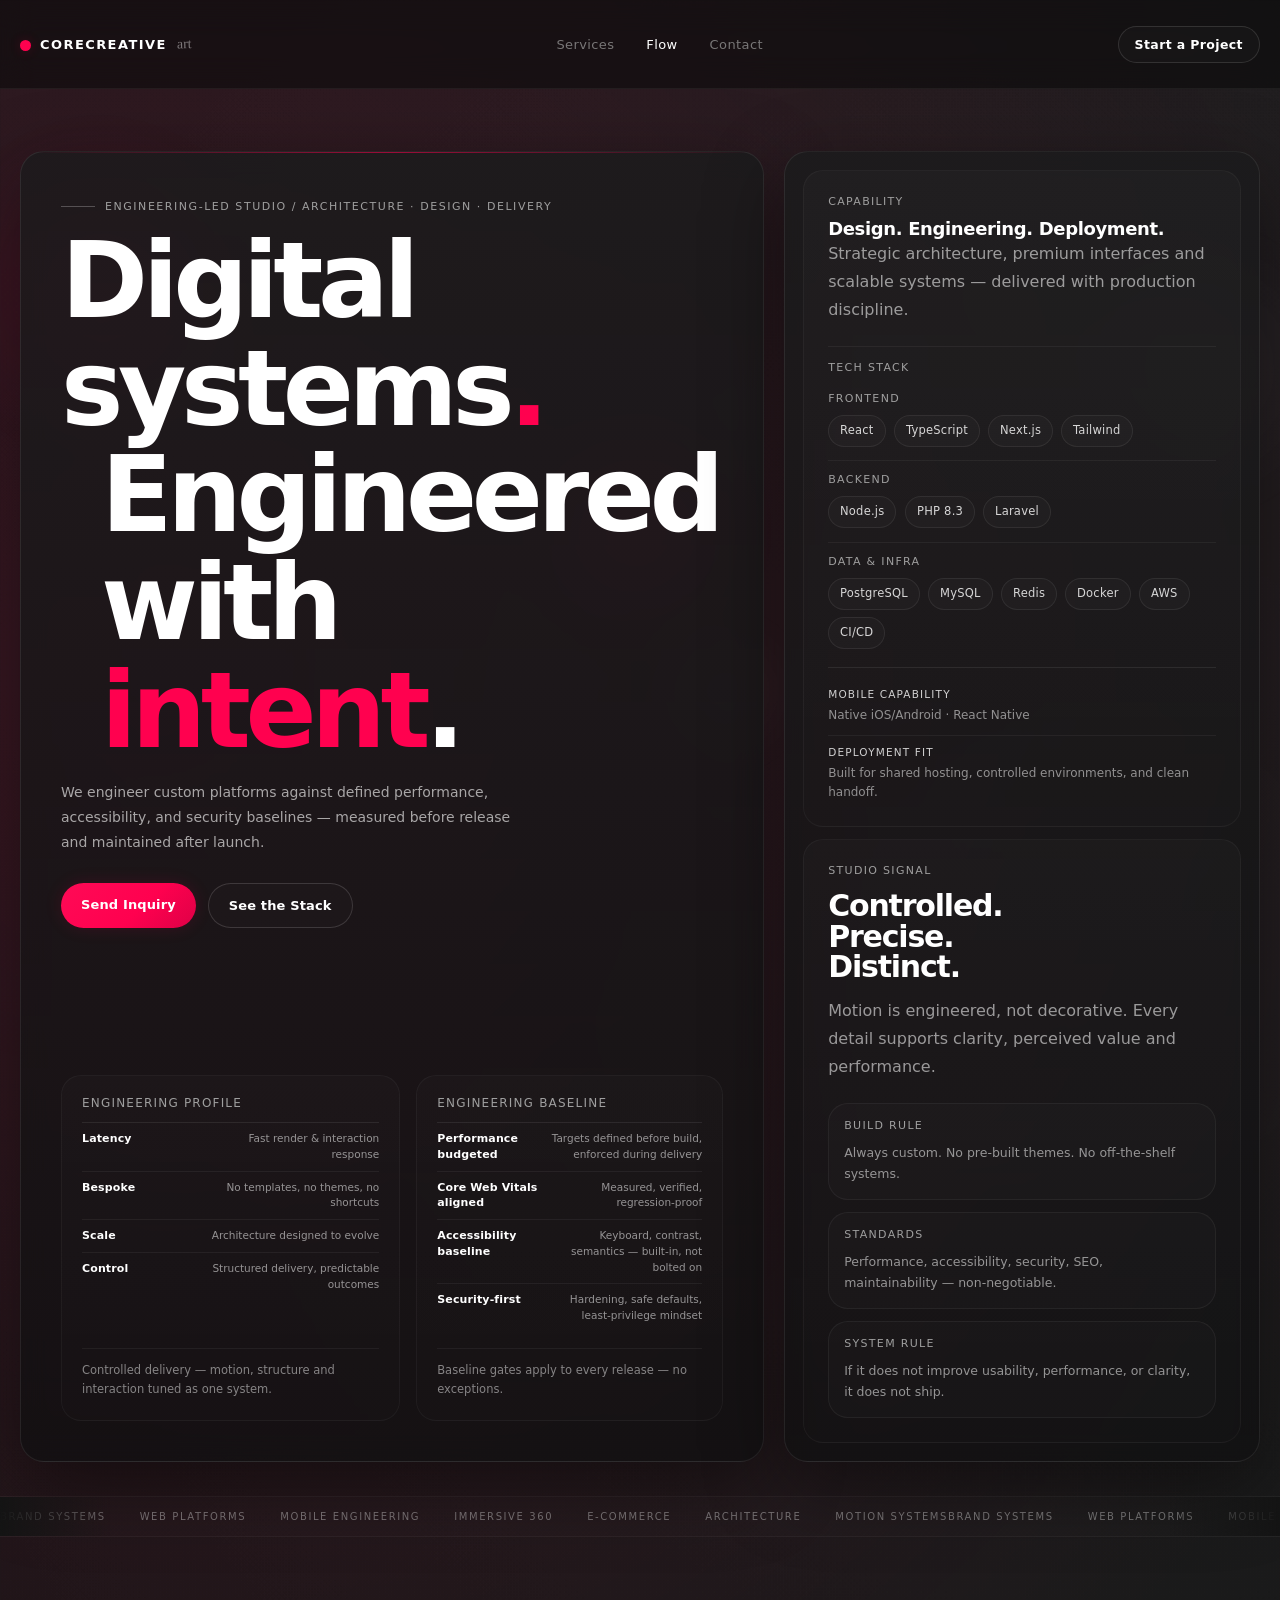
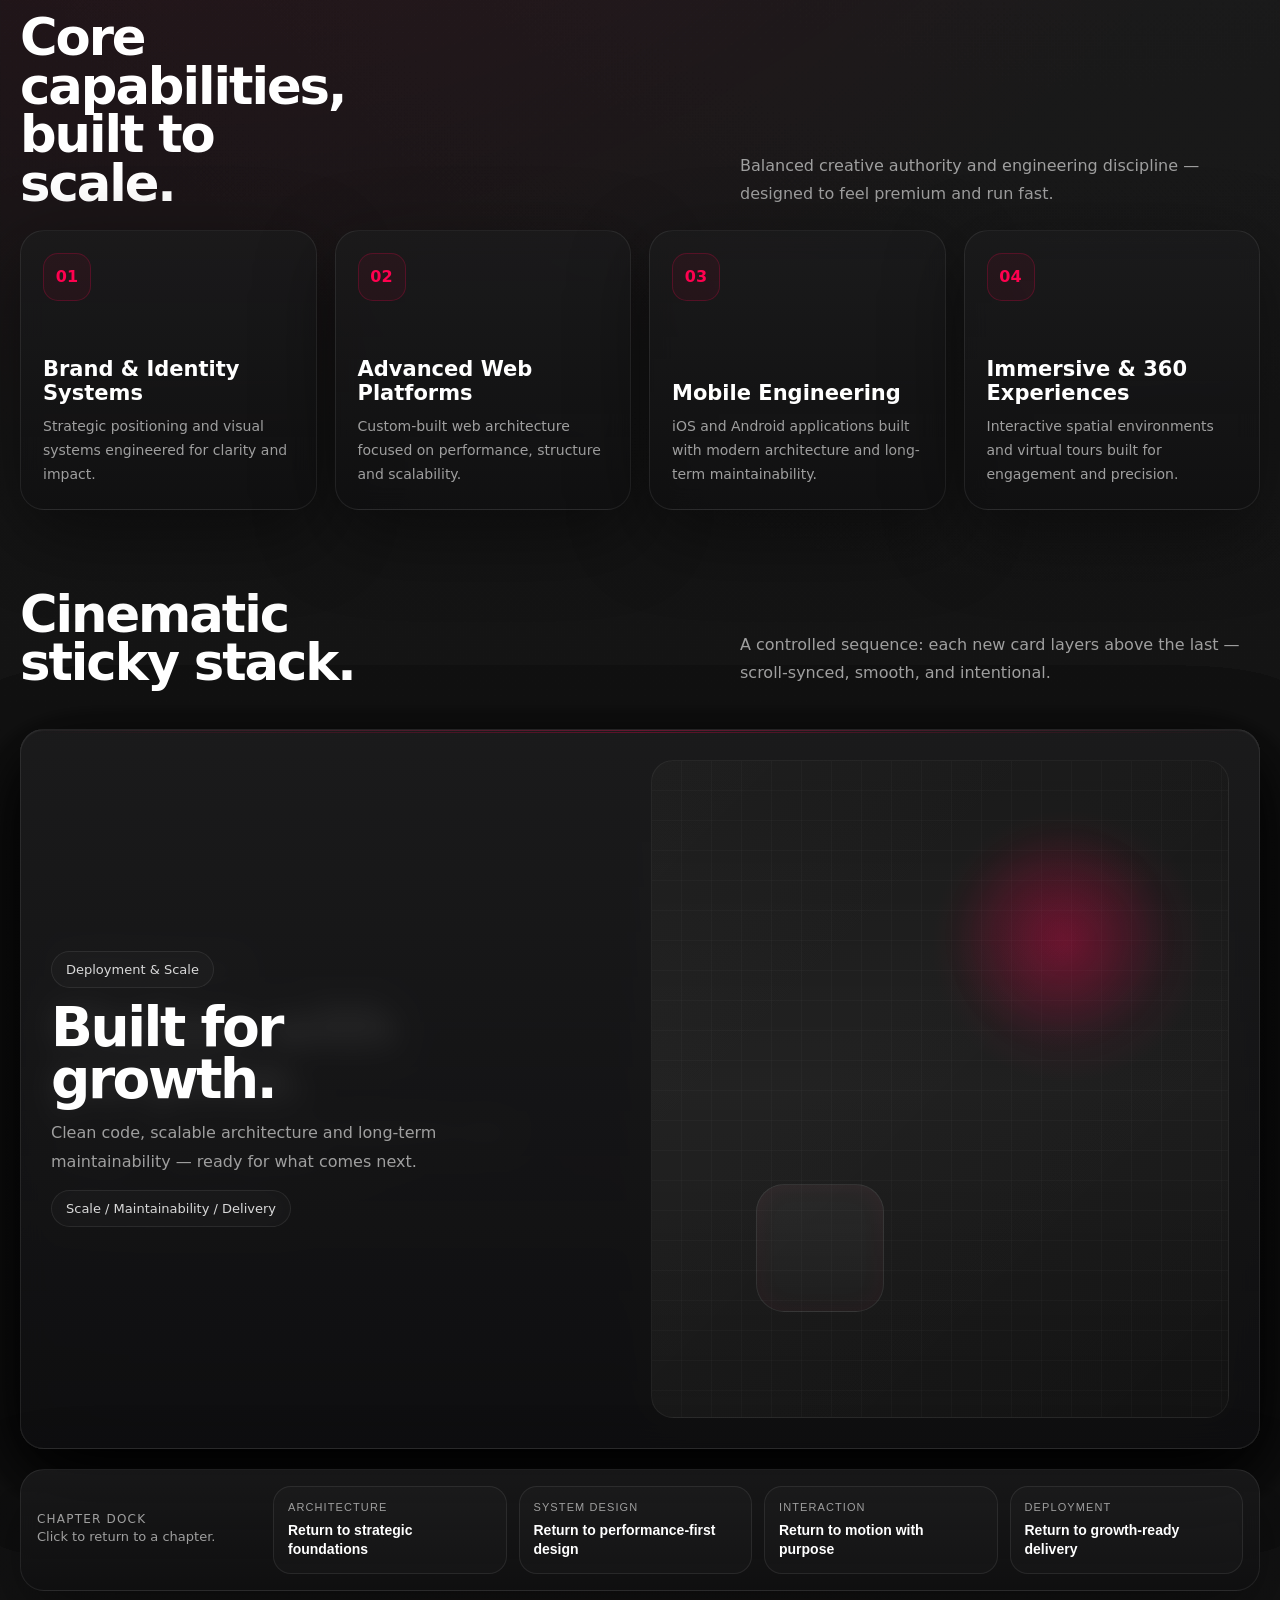
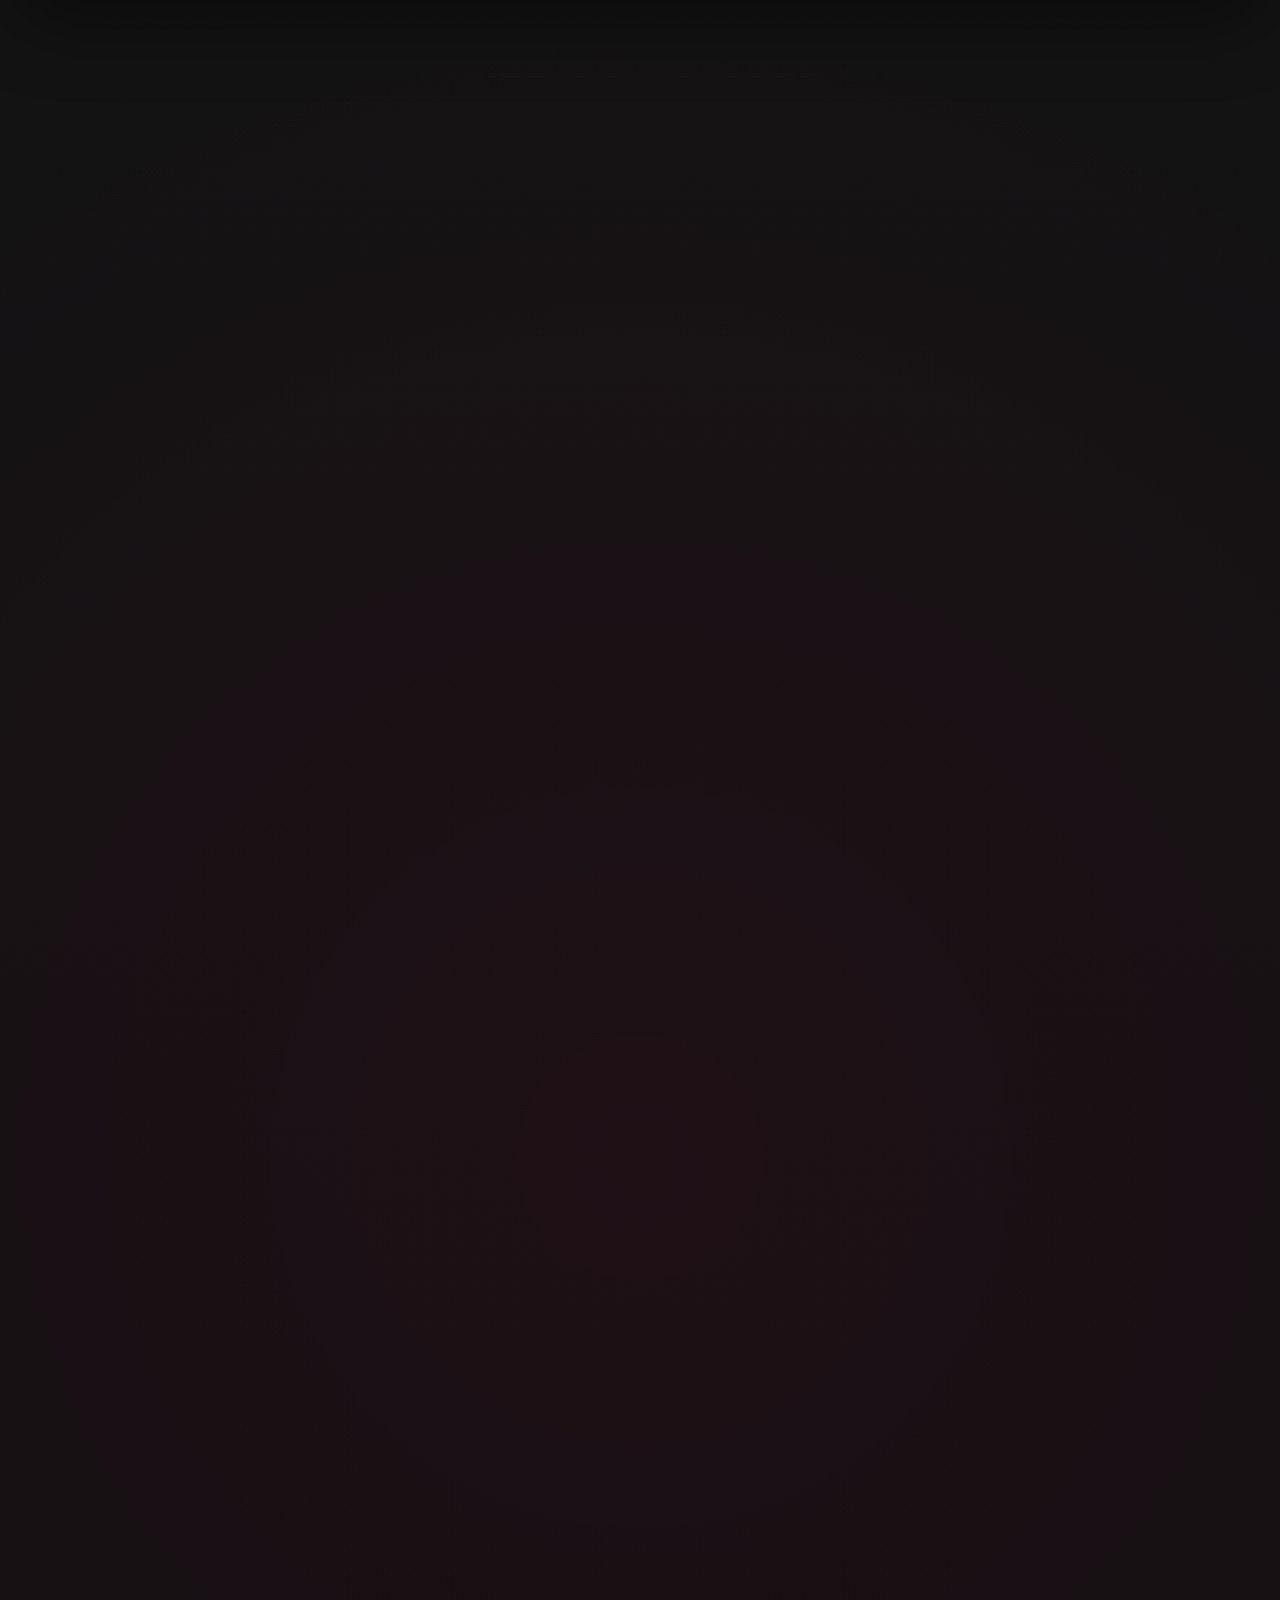
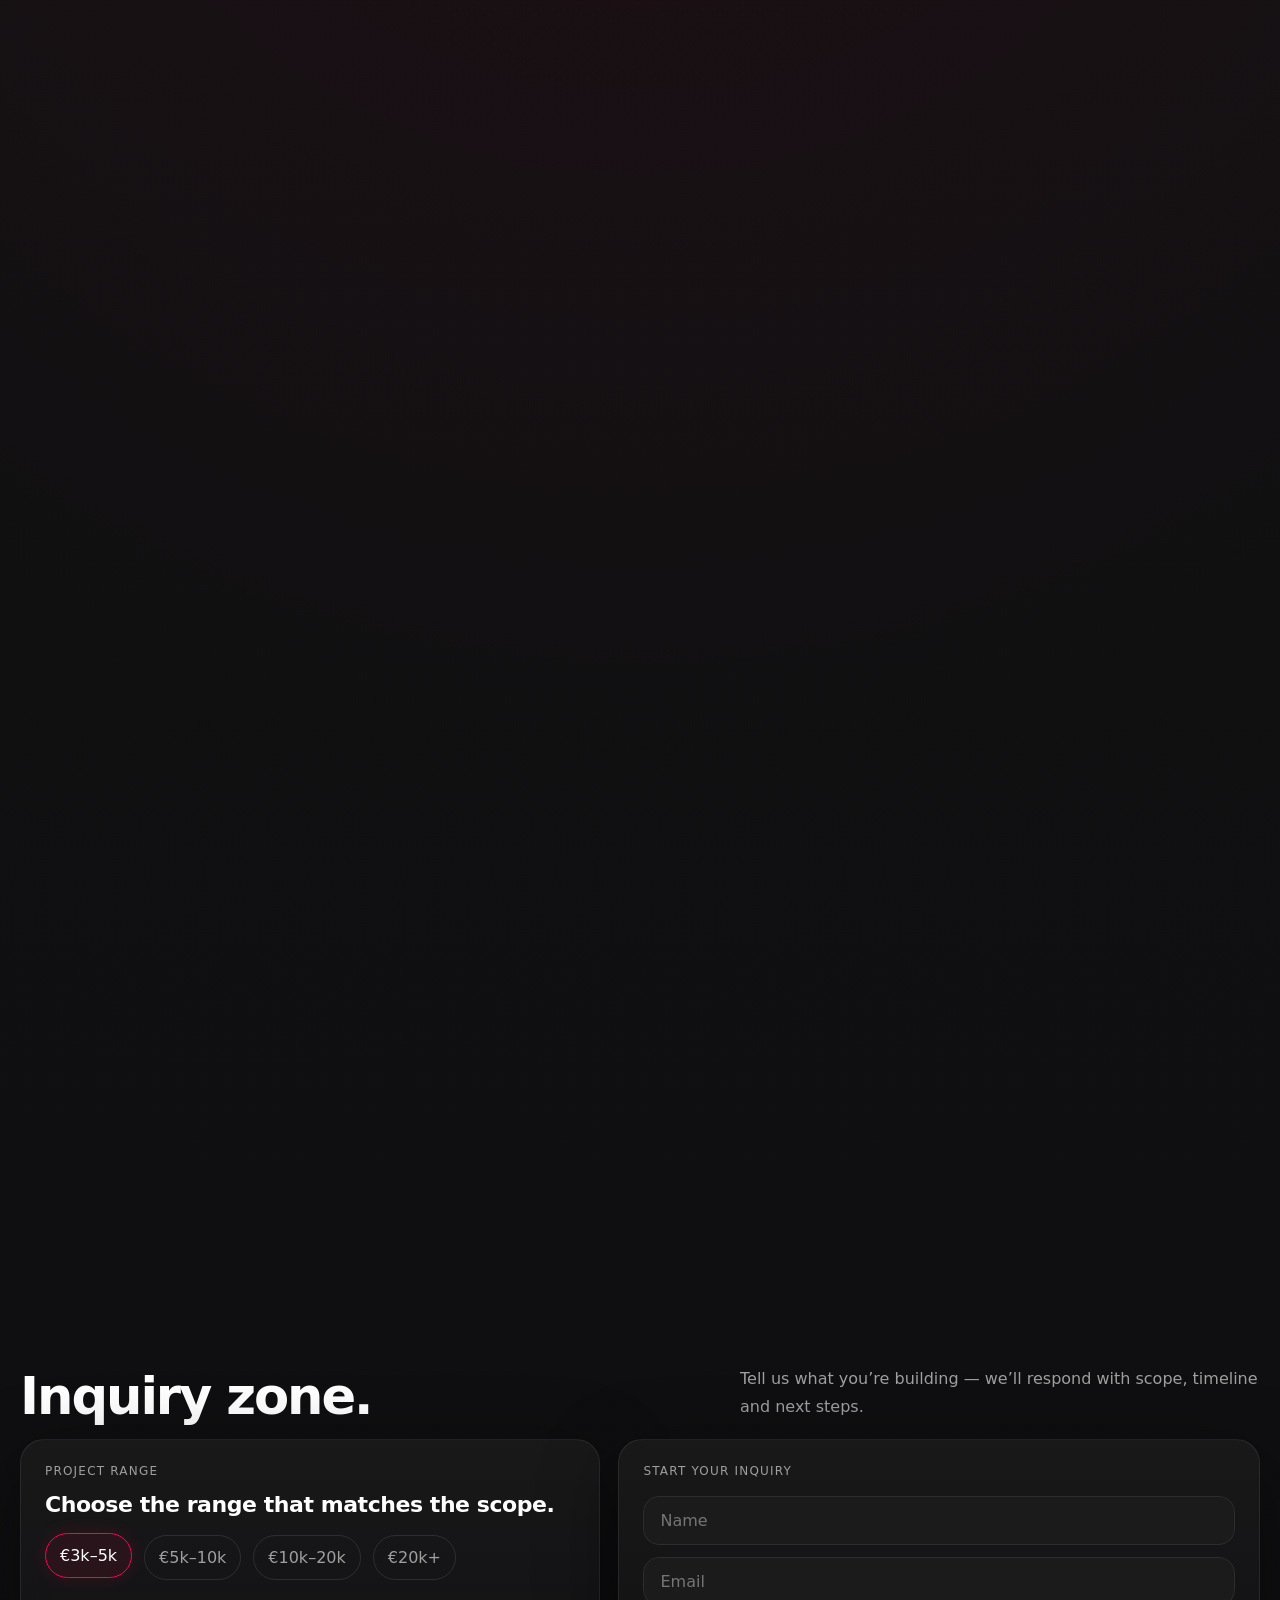
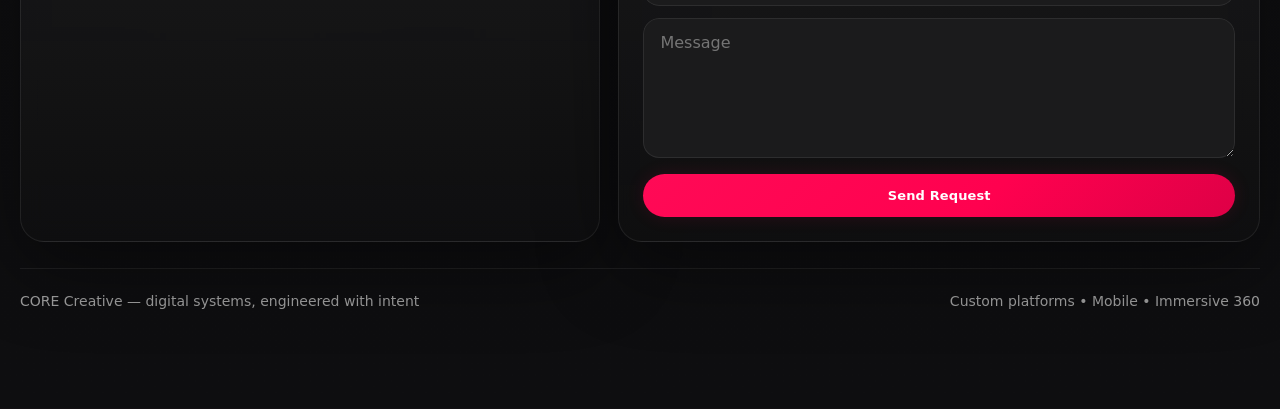
==== commit 47bf8708: "Lock header logo and hero balance pass" ====
--- a/index.html
+++ b/index.html
@@ -32,17 +32,22 @@
     content="Engineering-first delivery: defined budgets, measurable baselines, and release gates for CWV, accessibility, and security."
   />
 
-  <link rel="stylesheet" href="assets/css/styles.css?v=dev7" />
+  <link rel="stylesheet" href="assets/css/styles.css?v=dev9" />
 </head>
 <body>
 
   <!-- NAV -->
   <div class="nav">
     <div class="container nav-inner">
-      <a class="brand" href="#top" aria-label="CORECREATIVE">
-        <span class="dot"></span>
-        <span>CORECREATIVE</span>
-      </a>
+<a class="brand brand-lockup" href="#top" aria-label="CORECREATIVE ART">
+  <span class="dot"></span>
+  <span class="brand-word">CORECREATIVE</span>
+  <span class="brand-script-wrap" aria-hidden="true">
+    <span class="brand-script-reveal">
+      <span class="brand-script">art</span>
+    </span>
+  </span>
+</a>
 
       <div class="links" aria-label="primary">
         <a href="#services">Services</a>
@@ -80,8 +85,7 @@
           </h1>
 
           <p class="hero-copy">
-            We engineer custom platforms against defined budgets — performance, Core Web Vitals,
-            accessibility, and security — measured, reviewed, and maintained post-launch.
+            We engineer custom platforms against defined performance, accessibility, and security baselines — measured before release and maintained after launch.
           </p>
 
           <div class="actions">
@@ -90,87 +94,65 @@
           </div>
         </div>
 
-        <div class="hero-lower">
-          <div class="hero-strip">
-            <!-- ENGINEERING PROFILE -->
-            <div class="card reactive profile-card">
-              <div>
-                <div class="label">Engineering profile</div>
-
-                <div class="profile-list" aria-label="engineering profile list">
-                  <div class="pl">
-                    <strong>Latency</strong>
-                    <span>Fast render &amp; interaction response</span>
-                  </div>
-                  <div class="pl">
-                    <strong>Bespoke</strong>
-                    <span>No templates, no themes, no shortcuts</span>
-                  </div>
-                  <div class="pl">
-                    <strong>Scale</strong>
-                    <span>Architecture designed to evolve</span>
-                  </div>
-                  <div class="pl">
-                    <strong>Control</strong>
-                    <span>Structured delivery, predictable outcomes</span>
-                  </div>
-                </div>
-              </div>
-
-              <p class="micro micro-tight">
-                Controlled delivery — motion, structure and interaction tuned as one system.
-              </p>
-            </div>
-
-            <!-- ENGINEERING BASELINE -->
-            <div class="card reactive baseline-card">
-              <div>
-                <div class="label">Engineering baseline</div>
-
-                <div class="baseline-list" aria-label="engineering baseline list">
-                  <div class="bl">
-                    <strong>Performance budgeted</strong>
-                    <span>Targets defined before build, enforced during delivery</span>
-                  </div>
-                  <div class="bl">
-                    <strong>Core Web Vitals aligned</strong>
-                    <span>Measured, verified, regression-proof</span>
-                  </div>
-                  <div class="bl">
-                    <strong>Accessibility baseline</strong>
-                    <span>Keyboard, contrast, semantics — built-in, not bolted on</span>
-                  </div>
-                  <div class="bl">
-                    <strong>Security-first</strong>
-                    <span>Hardening, safe defaults, least-privilege mindset</span>
-                  </div>
-                </div>
-              </div>
-
-              <p class="micro micro-tight">
-                Baseline gates apply to every release — no exceptions.
-              </p>
-            </div>
-          </div>
-
-          <!-- RELEASE PROFILE -->
-          <div class="proof-block reactive" aria-label="release profile">
-            <div class="label">Release profile</div>
-
-            <div class="proof-lines">
-              <div class="proof-line">
-                <strong>Delivery</strong>
-                <span>2–6 weeks</span>
-              </div>
-              <div class="proof-line">
-                <strong>Quality</strong>
-                <span>Performance budget · CWV gates · A11y baseline · Security-first</span>
-              </div>
-              <div class="proof-line">
-                <strong>Support</strong>
-                <span>12 months</span>
-              </div>
-            </div>
+        <div class="hero-strip">
+          <!-- ENGINEERING PROFILE -->
+          <div class="card reactive profile-card">
+            <div>
+              <div class="label">Engineering profile</div>
+
+              <div class="profile-list" aria-label="engineering profile list">
+                <div class="pl">
+                  <strong>Latency</strong>
+                  <span>Fast render &amp; interaction response</span>
+                </div>
+                <div class="pl">
+                  <strong>Bespoke</strong>
+                  <span>No templates, no themes, no shortcuts</span>
+                </div>
+                <div class="pl">
+                  <strong>Scale</strong>
+                  <span>Architecture designed to evolve</span>
+                </div>
+                <div class="pl">
+                  <strong>Control</strong>
+                  <span>Structured delivery, predictable outcomes</span>
+                </div>
+              </div>
+            </div>
+
+            <p class="micro micro-tight">
+              Controlled delivery — motion, structure and interaction tuned as one system.
+            </p>
+          </div>
+
+          <!-- ENGINEERING BASELINE -->
+          <div class="card reactive baseline-card">
+            <div>
+              <div class="label">Engineering baseline</div>
+
+              <div class="baseline-list" aria-label="engineering baseline list">
+                <div class="bl">
+                  <strong>Performance budgeted</strong>
+                  <span>Targets defined before build, enforced during delivery</span>
+                </div>
+                <div class="bl">
+                  <strong>Core Web Vitals aligned</strong>
+                  <span>Measured, verified, regression-proof</span>
+                </div>
+                <div class="bl">
+                  <strong>Accessibility baseline</strong>
+                  <span>Keyboard, contrast, semantics — built-in, not bolted on</span>
+                </div>
+                <div class="bl">
+                  <strong>Security-first</strong>
+                  <span>Hardening, safe defaults, least-privilege mindset</span>
+                </div>
+              </div>
+            </div>
+
+            <p class="micro micro-tight">
+              Baseline gates apply to every release — no exceptions.
+            </p>
           </div>
         </div>
       </div>
@@ -220,32 +202,19 @@
             </div>
 
             <div class="stack-note-block">
-<div class="stack-note-rows">
-  <div class="stack-note-item">
-    <div class="stack-note-label">Mobile capability</div>
-    <div class="stack-note-copy">Native iOS/Android · React Native</div>
-  </div>
-
-  <div class="stack-note-item">
-    <div class="stack-note-label">Stack selection</div>
-    <div class="stack-note-copy">
-      Chosen against performance, maintainability and delivery constraints.
-    </div>
-  </div>
-
-  <div class="stack-note-item">
-    <div class="stack-note-label">Deployment fit</div>
-    <div class="stack-note-copy">
-      Built for shared hosting, controlled environments, and clean handoff.
-    </div>
-  </div>
-  <div class="stack-note-item">
-  <div class="stack-note-label">Maintenance logic</div>
-  <div class="stack-note-copy">
-    Designed for clean revisions, stable updates, and low-friction handoff.
-  </div>
-</div>
-</div>
+              <div class="stack-note-rows">
+                <div class="stack-note-item">
+                  <div class="stack-note-label">Mobile capability</div>
+                  <div class="stack-note-copy">Native iOS/Android · React Native</div>
+                </div>
+
+                <div class="stack-note-item">
+                  <div class="stack-note-label">Deployment fit</div>
+                  <div class="stack-note-copy">
+                    Built for shared hosting, controlled environments, and clean handoff.
+                  </div>
+                </div>
+              </div>
             </div>
           </div>
         </div>
@@ -271,12 +240,6 @@
             <div class="label">System rule</div>
             <p class="rule-copy">If it does not improve usability, performance, or clarity, it does not ship.</p>
           </div>
-          <div class="rule-card reactive">
-  <div class="label">Decision rule</div>
-  <p class="rule-copy">
-    Every addition must justify itself in performance, clarity, or control.
-  </p>
-</div>
         </div>
       </aside>
     </div>
@@ -523,6 +486,6 @@
     </div>
   </section>
 
-  <script src="assets/js/app.js?v=dev7"></script>
+  <script src="assets/js/app.js?v=dev9"></script>
 </body>
 </html>
--- a/assets/css/styles.css
+++ b/assets/css/styles.css
@@ -71,19 +71,96 @@
 .brand {
   display: inline-flex;
   align-items: center;
-  gap: 14px;
+  gap: 9px;
   font-size: 13px;
   font-weight: 800;
   letter-spacing: 0.11em;
+  white-space: nowrap;
+}
+
+.brand-lockup {
+  position: relative;
 }
 
 .dot {
-  width: 12px;
-  height: 12px;
+  width: 11px;
+  height: 11px;
   border-radius: 999px;
-  background: var(--accent);
-  box-shadow: 0 0 22px rgba(var(--accent-rgb), 0.34);
+  background: #ff014f;
+  box-shadow: 0 0 12px rgba(var(--accent-rgb), 0.18);
   animation: pulse 3s infinite;
+  transform: translateY(1px);
+  flex: 0 0 auto;
+}
+
+.brand-word {
+  display: inline-block;
+  line-height: 1;
+  transform: translateY(0);
+}
+
+.brand-script-wrap {
+  display: inline-flex;
+  align-items: center;
+  justify-content: flex-start;
+  width: 1.92em;
+  margin-left: 1px;
+  overflow: hidden;
+  transform: translateY(-0.5px) rotate(-1.5deg);
+  transform-origin: left center;
+  pointer-events: none;
+  flex: 0 0 auto;
+}
+
+.brand-script-reveal {
+  position: relative;
+  display: inline-block;
+  width: 0;
+  max-width: 100%;
+  overflow: hidden;
+  white-space: nowrap;
+  animation: brandWriteReveal 1.1s var(--ease) 0.45s forwards;
+}
+
+.brand-script-reveal::before {
+  content: none;
+}
+
+.brand-script-reveal::after {
+  content: "";
+  position: absolute;
+  top: 52%;
+  left: 0;
+  width: 5px;
+  height: 5px;
+  border-radius: 999px;
+  background: rgba(255, 255, 255, 0.1);
+  filter: blur(0.8px);
+  transform: translate(-35%, -50%);
+  opacity: 0;
+  animation: brandPenTravel 1.1s var(--ease) 0.45s forwards;
+  z-index: 3;
+}
+
+.brand-script {
+  position: relative;
+  z-index: 1;
+  display: inline-block;
+  font-family:
+    "Bradley Hand",
+    "Segoe Script",
+    "Apple Chancery",
+    "Snell Roundhand",
+    cursive;
+  font-size: 14px;
+  font-weight: 400;
+  line-height: 1;
+  letter-spacing: -0.005em;
+  text-transform: none;
+  color: rgba(255, 255, 255, 0.44);
+  white-space: nowrap;
+  text-shadow: none;
+  filter: none;
 }
 
 .links {
@@ -106,13 +183,13 @@
 }
 
 .cta {
-  padding: 11px 17px;
+  padding: 10px 16px;
   border-radius: 999px;
-  border: 1px solid var(--b2);
-  font-size: 13px;
+  border: 1px solid rgba(255, 255, 255, 0.12);
+  font-size: 12.5px;
   font-weight: 600;
-  letter-spacing: 0.02em;
-  background: rgba(255, 255, 255, 0.02);
+  letter-spacing: 0.03em;
+  background: rgba(255, 255, 255, 0.018);
   transition: 0.25s var(--ease);
 }
 
@@ -244,14 +321,14 @@
 
 .hero-grid {
   display: grid;
-  grid-template-columns: 1.18fr 0.82fr;
+  grid-template-columns: 1.22fr 0.78fr;
   gap: 20px;
   align-items: stretch;
 }
 
 .hero-main {
-  padding: 38px;
-  min-height: 700px;
+  padding: 40px;
+  min-height: 680px;
   display: flex;
   flex-direction: column;
   justify-content: space-between;
@@ -287,11 +364,11 @@
 /* TITLE */
 
 h1 {
-  margin: 22px 0 0;
+  margin: 20px 0 0;
   font-size: clamp(56px, 8.2vw, 126px);
-  line-height: 0.94;
+  line-height: 0.93;
   letter-spacing: -0.052em;
-  max-width: 10.5ch;
+  max-width: 10.3ch;
 }
 
 .title {
@@ -364,18 +441,18 @@
 }
 
 .hero-copy {
-  margin-top: 26px;
-  max-width: 58ch;
-  color: rgba(255, 255, 255, 0.66);
-  font-size: 15px;
-  line-height: 1.8;
+  margin-top: 20px;
+  max-width: 52ch;
+  color: rgba(255, 255, 255, 0.62);
+  font-size: 14px;
+  line-height: 1.78;
   opacity: 0;
   transform: translateY(16px);
   animation: fadeUp 0.9s var(--ease) 0.72s forwards;
 }
 
 .actions {
-  margin-top: 30px;
+  margin-top: 28px;
   display: flex;
   gap: 12px;
   flex-wrap: wrap;
@@ -413,16 +490,17 @@
 }
 
 .primary {
-  background: linear-gradient(135deg, #ff0d58, #ff014f 58%, #d90043);
+  background: linear-gradient(135deg, #ff0a56, #ff014f 58%, #de0046);
   color: #fff;
   font-size: 13px;
   font-weight: 600;
   letter-spacing: 0.01em;
+  box-shadow: 0 0 18px rgba(var(--accent-rgb), 0.12);
 }
 
 .primary:hover {
-  transform: translateY(-3px);
-  box-shadow: 0 0 28px rgba(var(--accent-rgb), 0.26);
+  transform: translateY(-2px);
+  box-shadow: 0 0 22px rgba(var(--accent-rgb), 0.18);
 }
 
 .secondary {
@@ -442,26 +520,20 @@
 
 /* HERO LOWER */
 
-.hero-lower {
-  margin-top: 28px;
-  display: flex;
-  flex-direction: column;
-  gap: 16px;
-}
-
 .hero-strip {
+  margin-top: 40px;
   display: grid;
   grid-template-columns: 1.05fr 0.95fr;
-  gap: 14px;
+  gap: 16px;
   align-items: stretch;
 }
 
 .card {
   border-radius: 20px;
-  border: 1px solid rgba(255, 255, 255, 0.06);
-  background: linear-gradient(180deg, rgba(255, 255, 255, 0.025), rgba(255, 255, 255, 0.01));
+  border: 1px solid rgba(255, 255, 255, 0.04);
+  background: linear-gradient(180deg, rgba(255, 255, 255, 0.015), rgba(255, 255, 255, 0.006));
   padding: 20px;
-  min-height: 188px;
+  min-height: 212px;
   overflow: hidden;
   display: flex;
   flex-direction: column;
@@ -469,17 +541,14 @@
   gap: 16px;
   transition:
     transform 0.25s var(--ease),
-    box-shadow 0.25s var(--ease);
-}
-
-.profile-card,
-.baseline-card {
-  min-height: 220px;
+    box-shadow 0.25s var(--ease),
+    border-color 0.25s var(--ease);
 }
 
 .card:hover {
-  transform: translateY(-4px) scale(1.005);
-  box-shadow: 0 16px 44px rgba(0, 0, 0, 0.26);
+  transform: translateY(-3px) scale(1.003);
+  border-color: rgba(255, 255, 255, 0.06);
+  box-shadow: 0 12px 28px rgba(0, 0, 0, 0.18);
 }
 
 .label {
@@ -491,11 +560,11 @@
 
 .micro {
   margin: 0;
-  color: var(--muted);
-  font-size: 13px;
+  color: rgba(255, 255, 255, 0.48);
+  font-size: 11.5px;
   line-height: 1.7;
   padding-top: 12px;
-  border-top: 1px solid rgba(255, 255, 255, 0.06);
+  border-top: 1px solid rgba(255, 255, 255, 0.05);
 }
 
 .micro-tight {
@@ -517,86 +586,40 @@
   align-items: flex-start;
   justify-content: space-between;
   gap: 14px;
-  padding: 9px 0;
-  border-top: 1px solid rgba(255, 255, 255, 0.06);
+  padding: 8px 0;
+  border-top: 1px solid rgba(255, 255, 255, 0.05);
 }
 
 .profile-list .pl:first-child,
 .baseline-list .bl:first-child {
-  border-top: 1px solid rgba(255, 255, 255, 0.1);
+  border-top: 1px solid rgba(255, 255, 255, 0.08);
 }
 
 .profile-list strong,
 .baseline-list strong {
   display: block;
-  font-size: 12px;
+  font-size: 11px;
   font-weight: 600;
-  line-height: 1.45;
-  letter-spacing: 0.01em;
+  line-height: 1.42;
+  letter-spacing: 0.012em;
   max-width: 42%;
 }
 
 .profile-list span,
 .baseline-list span {
   display: block;
-  color: rgba(255, 255, 255, 0.62);
-  font-size: 11.5px;
-  line-height: 1.55;
+  color: rgba(255, 255, 255, 0.54);
+  font-size: 10.5px;
+  line-height: 1.5;
   text-align: right;
   max-width: 58%;
 }
 
-/* RELEASE PROFILE */
-
-.proof-block {
-  border: 1px solid rgba(255, 255, 255, 0.06);
-  background: linear-gradient(180deg, rgba(255, 255, 255, 0.02), rgba(255, 255, 255, 0.01));
-  border-radius: 20px;
-  padding: 18px 20px;
-  overflow: hidden;
-}
-
-.proof-lines {
-  margin-top: 12px;
-  display: flex;
-  flex-direction: column;
-}
-
-.proof-line {
-  display: flex;
-  align-items: flex-start;
-  justify-content: space-between;
-  gap: 14px;
-  padding: 12px 0;
-  border-top: 1px solid rgba(255, 255, 255, 0.06);
-}
-
-.proof-line:first-child {
-  border-top: 1px solid rgba(255, 255, 255, 0.1);
-}
-
-.proof-line strong {
-  display: block;
-  font-size: 12px;
-  font-weight: 600;
-  line-height: 1.45;
-  letter-spacing: 0.01em;
-}
-
-.proof-line span {
-  display: block;
-  color: rgba(255, 255, 255, 0.62);
-  font-size: 11px;
-  line-height: 1.55;
-  text-align: right;
-  max-width: 74%;
-}
-
 /* HERO RIGHT */
 
 .hero-side {
   padding: 18px;
-  min-height: 700px;
+  min-height: 680px;
   display: grid;
   grid-template-rows: auto auto;
   gap: 12px;
@@ -607,32 +630,46 @@
   letter-spacing: 0.12em;
 }
 
+.hero-side h4 {
+  margin: 10px 0 0;
+  font-size: 18px;
+  font-weight: 600;
+  letter-spacing: -0.02em;
+  line-height: 1.2;
+}
+
+.hero-side .studio-copy {
+  color: rgba(255, 255, 255, 0.56);
+}
+
 .side-box {
-  padding: 20px;
+  padding: 24px;
   border-radius: 20px;
-  border: 1px solid rgba(255, 255, 255, 0.06);
-  background: linear-gradient(180deg, rgba(255, 255, 255, 0.03), rgba(255, 255, 255, 0.01));
+  border: 1px solid rgba(255, 255, 255, 0.04);
+  background: linear-gradient(180deg, rgba(255, 255, 255, 0.018), rgba(255, 255, 255, 0.006));
   transition:
     transform 0.25s var(--ease),
-    box-shadow 0.25s var(--ease);
+    box-shadow 0.25s var(--ease),
+    border-color 0.25s var(--ease);
   overflow: hidden;
 }
 
 .side-box:hover {
-  transform: translateY(-6px);
-  box-shadow: 0 18px 50px rgba(0, 0, 0, 0.28);
+  transform: translateY(-3px);
+  border-color: rgba(255, 255, 255, 0.055);
+  box-shadow: 0 12px 26px rgba(0, 0, 0, 0.18);
 }
 
 .mini-stack {
   margin-top: 14px;
   padding-top: 14px;
-  border-top: 1px solid rgba(255, 255, 255, 0.06);
+  border-top: 1px solid rgba(255, 255, 255, 0.05);
 }
 
 .stack-group {
   margin-top: 14px;
   padding-top: 12px;
-  border-top: 1px solid rgba(255, 255, 255, 0.06);
+  border-top: 1px solid rgba(255, 255, 255, 0.05);
 }
 
 .stack-group-first {
@@ -656,9 +693,9 @@
 .pill {
   padding: 9px 11px;
   border-radius: 999px;
-  border: 1px solid rgba(255, 255, 255, 0.08);
-  background: rgba(255, 255, 255, 0.02);
-  color: rgba(255, 255, 255, 0.86);
+  border: 1px solid rgba(255, 255, 255, 0.07);
+  background: rgba(255, 255, 255, 0.018);
+  color: rgba(255, 255, 255, 0.82);
   font-size: 11.5px;
   letter-spacing: 0.02em;
   line-height: 1;
@@ -673,9 +710,9 @@
 
 .pill:hover {
   transform: translateY(-2px);
-  border-color: rgba(var(--accent-rgb), 0.35);
-  background: rgba(var(--accent-rgb), 0.05);
-  box-shadow: 0 0 22px rgba(var(--accent-rgb), 0.1);
+  border-color: rgba(var(--accent-rgb), 0.28);
+  background: rgba(var(--accent-rgb), 0.04);
+  box-shadow: 0 0 16px rgba(var(--accent-rgb), 0.08);
 }
 
 .stack-note-block {
@@ -691,7 +728,7 @@
 
 .stack-note-item {
   padding: 10px 0;
-  border-top: 1px solid rgba(255, 255, 255, 0.06);
+  border-top: 1px solid rgba(255, 255, 255, 0.05);
 }
 
 .stack-note-item:first-child {
@@ -704,16 +741,16 @@
 }
 
 .stack-note-label {
-  color: rgba(255, 255, 255, 0.84);
-  font-size: 11px;
-  letter-spacing: 0.1em;
+  color: rgba(255, 255, 255, 0.8);
+  font-size: 10.5px;
+  letter-spacing: 0.11em;
   text-transform: uppercase;
   margin-bottom: 6px;
 }
 
 .stack-note-copy {
-  color: rgba(255, 255, 255, 0.62);
-  font-size: 12.5px;
+  color: rgba(255, 255, 255, 0.52);
+  font-size: 12px;
   line-height: 1.6;
 }
 
@@ -729,33 +766,36 @@
 
 .studio-copy {
   margin: 0 0 22px;
-  color: var(--muted);
   line-height: 1.75;
 }
 
 .rule-card {
-  margin-top: 14px;
-  border-radius: 22px;
-  border: 1px solid rgba(255, 255, 255, 0.06);
-  background: rgba(255, 255, 255, 0.02);
-  padding: 16px;
+  margin-top: 12px;
+  border-radius: 20px;
+  border: 1px solid rgba(255, 255, 255, 0.05);
+  background: rgba(255, 255, 255, 0.015);
+  padding: 15px;
+}
+
+.rule-card.reactive::after {
+  display: none;
 }
 
 .rule-copy {
   margin: 10px 0 0;
-  color: var(--muted);
-  line-height: 1.7;
-  font-size: 14px;
+  color: rgba(255, 255, 255, 0.54);
+  line-height: 1.68;
+  font-size: 12.5px;
 }
 
 /* TICKER */
 
 .ticker-wrap {
-  margin: 18px 0 0;
+  margin: 34px 0 0;
   overflow: hidden;
-  border-top: 1px solid var(--b1);
-  border-bottom: 1px solid var(--b1);
-  background: rgba(255, 255, 255, 0.015);
+  border-top: 1px solid rgba(255, 255, 255, 0.04);
+  border-bottom: 1px solid rgba(255, 255, 255, 0.04);
+  background: rgba(255, 255, 255, 0.008);
   position: relative;
 }
 
@@ -791,12 +831,12 @@
   display: flex;
   flex-shrink: 0;
   align-items: center;
-  gap: 36px;
-  padding: 16px 0;
-  color: rgba(255, 255, 255, 0.72);
+  gap: 34px;
+  padding: 14px 0;
+  color: rgba(255, 255, 255, 0.4);
   text-transform: uppercase;
-  letter-spacing: 0.14em;
-  font-size: 12px;
+  letter-spacing: 0.16em;
+  font-size: 10px;
 }
 
 /* GENERIC SECTIONS */
@@ -1305,6 +1345,36 @@
   }
 }
 
+@keyframes brandWriteReveal {
+  0% {
+    width: 0;
+  }
+
+  100% {
+    width: 1.92em;
+  }
+}
+
+@keyframes brandPenTravel {
+  0% {
+    left: 0;
+    opacity: 0;
+  }
+
+  12% {
+    opacity: 0.4;
+  }
+
+  82% {
+    opacity: 0.16;
+  }
+
+  100% {
+    left: 100%;
+    opacity: 0;
+  }
+}
+
 @keyframes scan {
   0% {
     transform: translateY(-100%);
@@ -1427,18 +1497,15 @@
   }
 
   .profile-list .pl,
-  .baseline-list .bl,
-  .proof-line {
+  .baseline-list .bl {
     flex-direction: column;
     align-items: flex-start;
   }
 
   .profile-list strong,
   .baseline-list strong,
-  .proof-line strong,
   .profile-list span,
-  .baseline-list span,
-  .proof-line span {
+  .baseline-list span {
     max-width: 100%;
     text-align: left;
   }
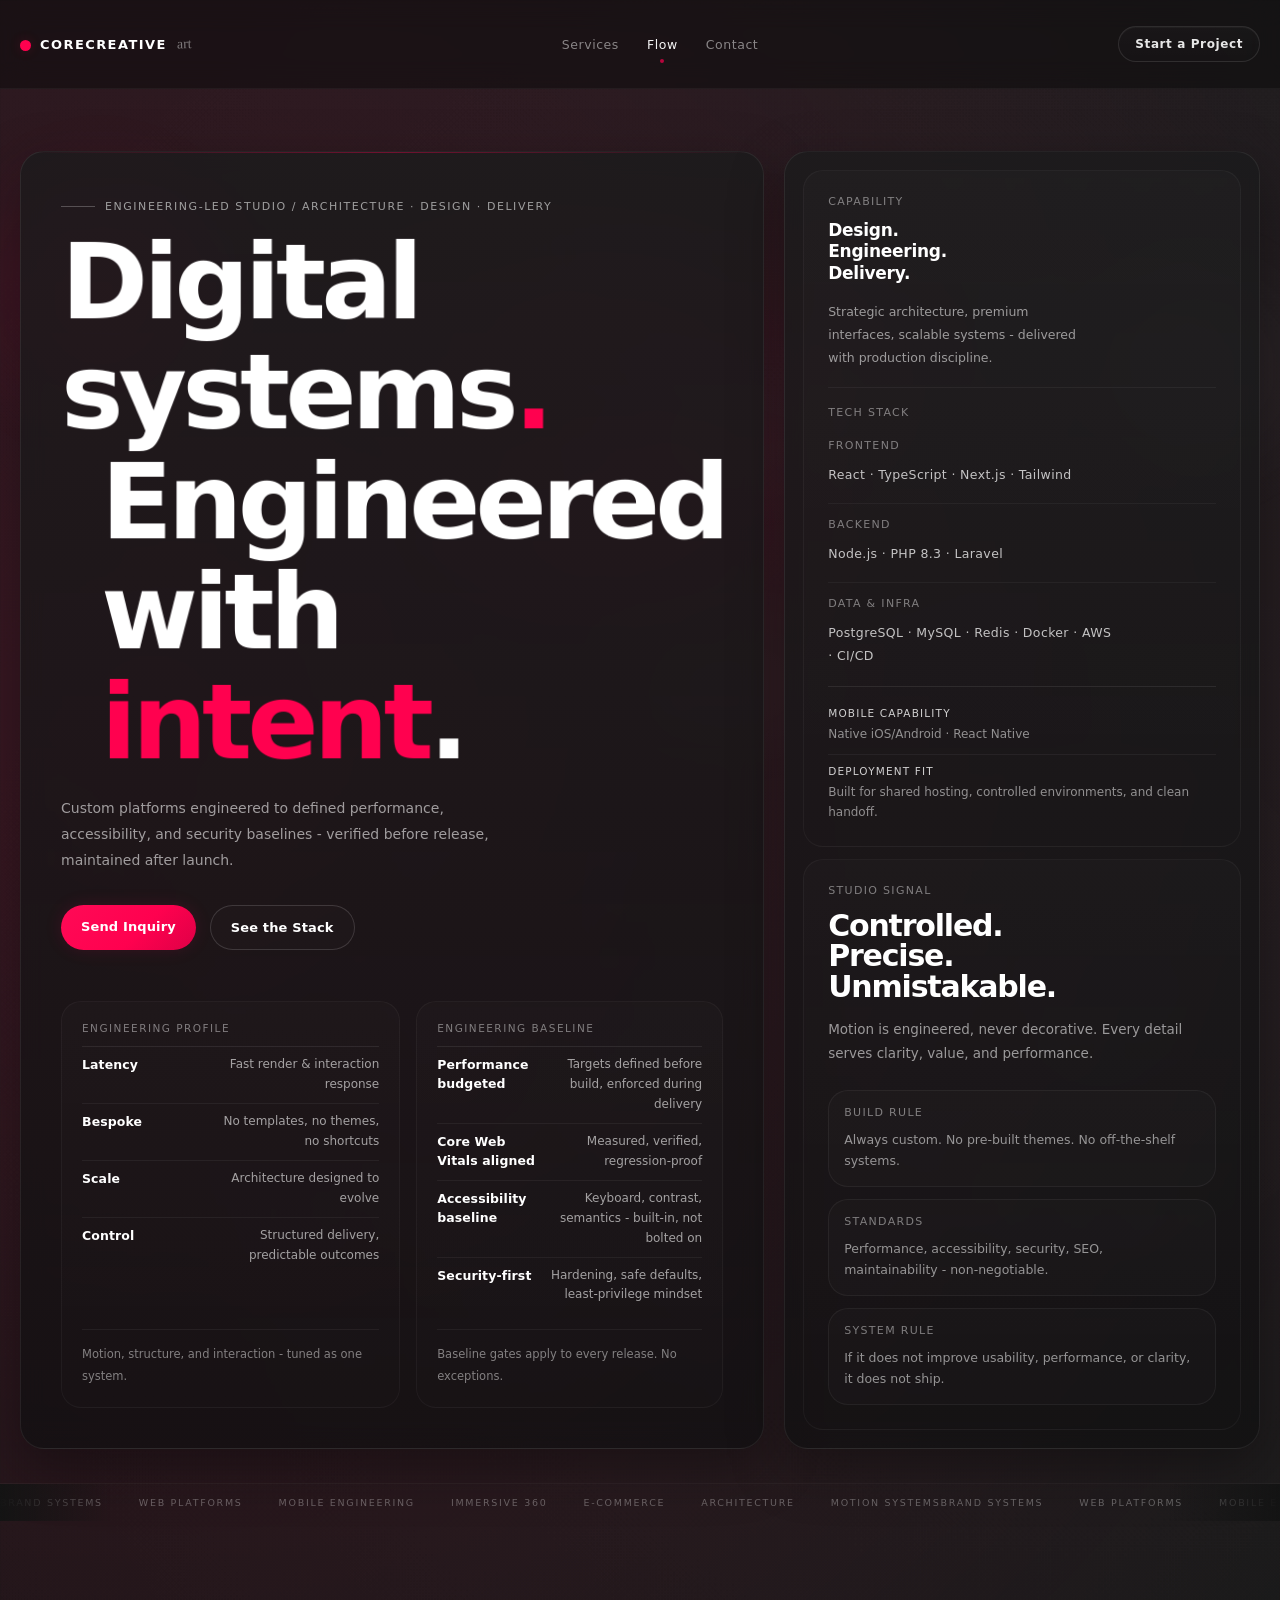
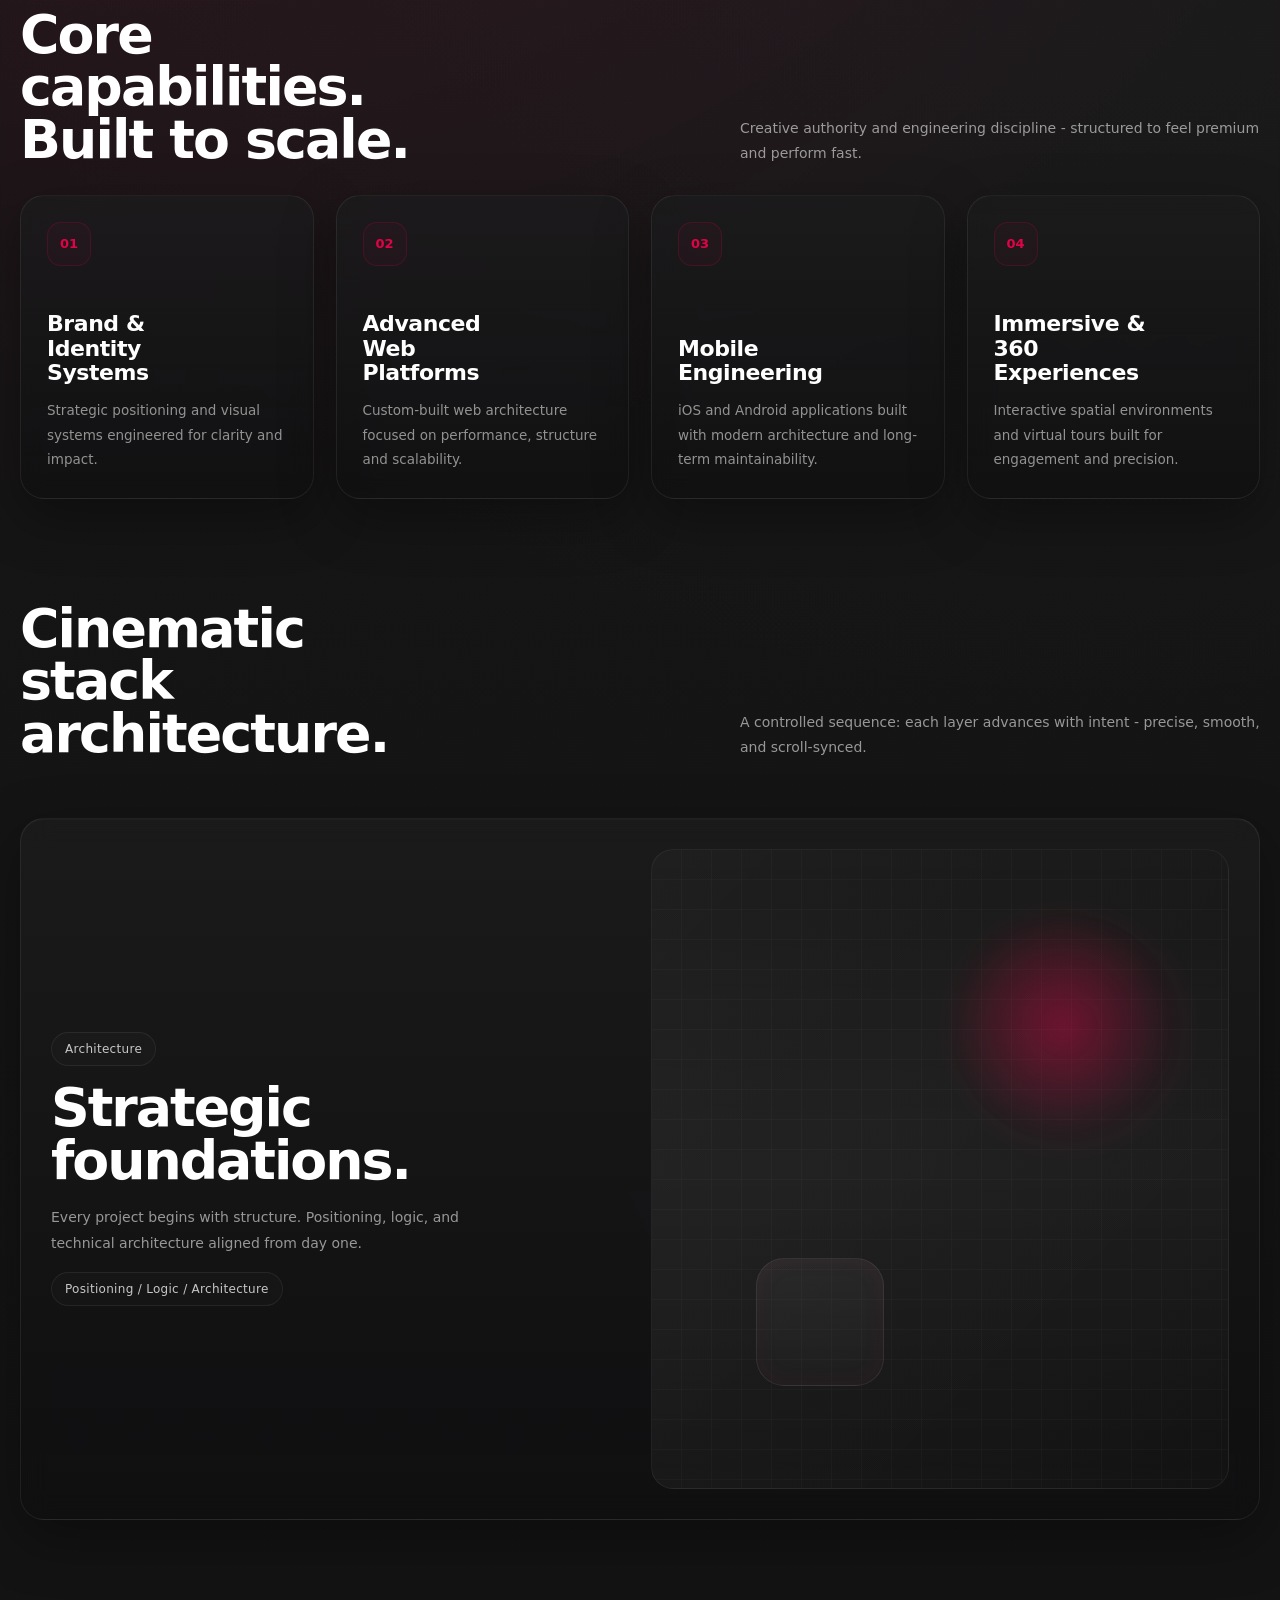
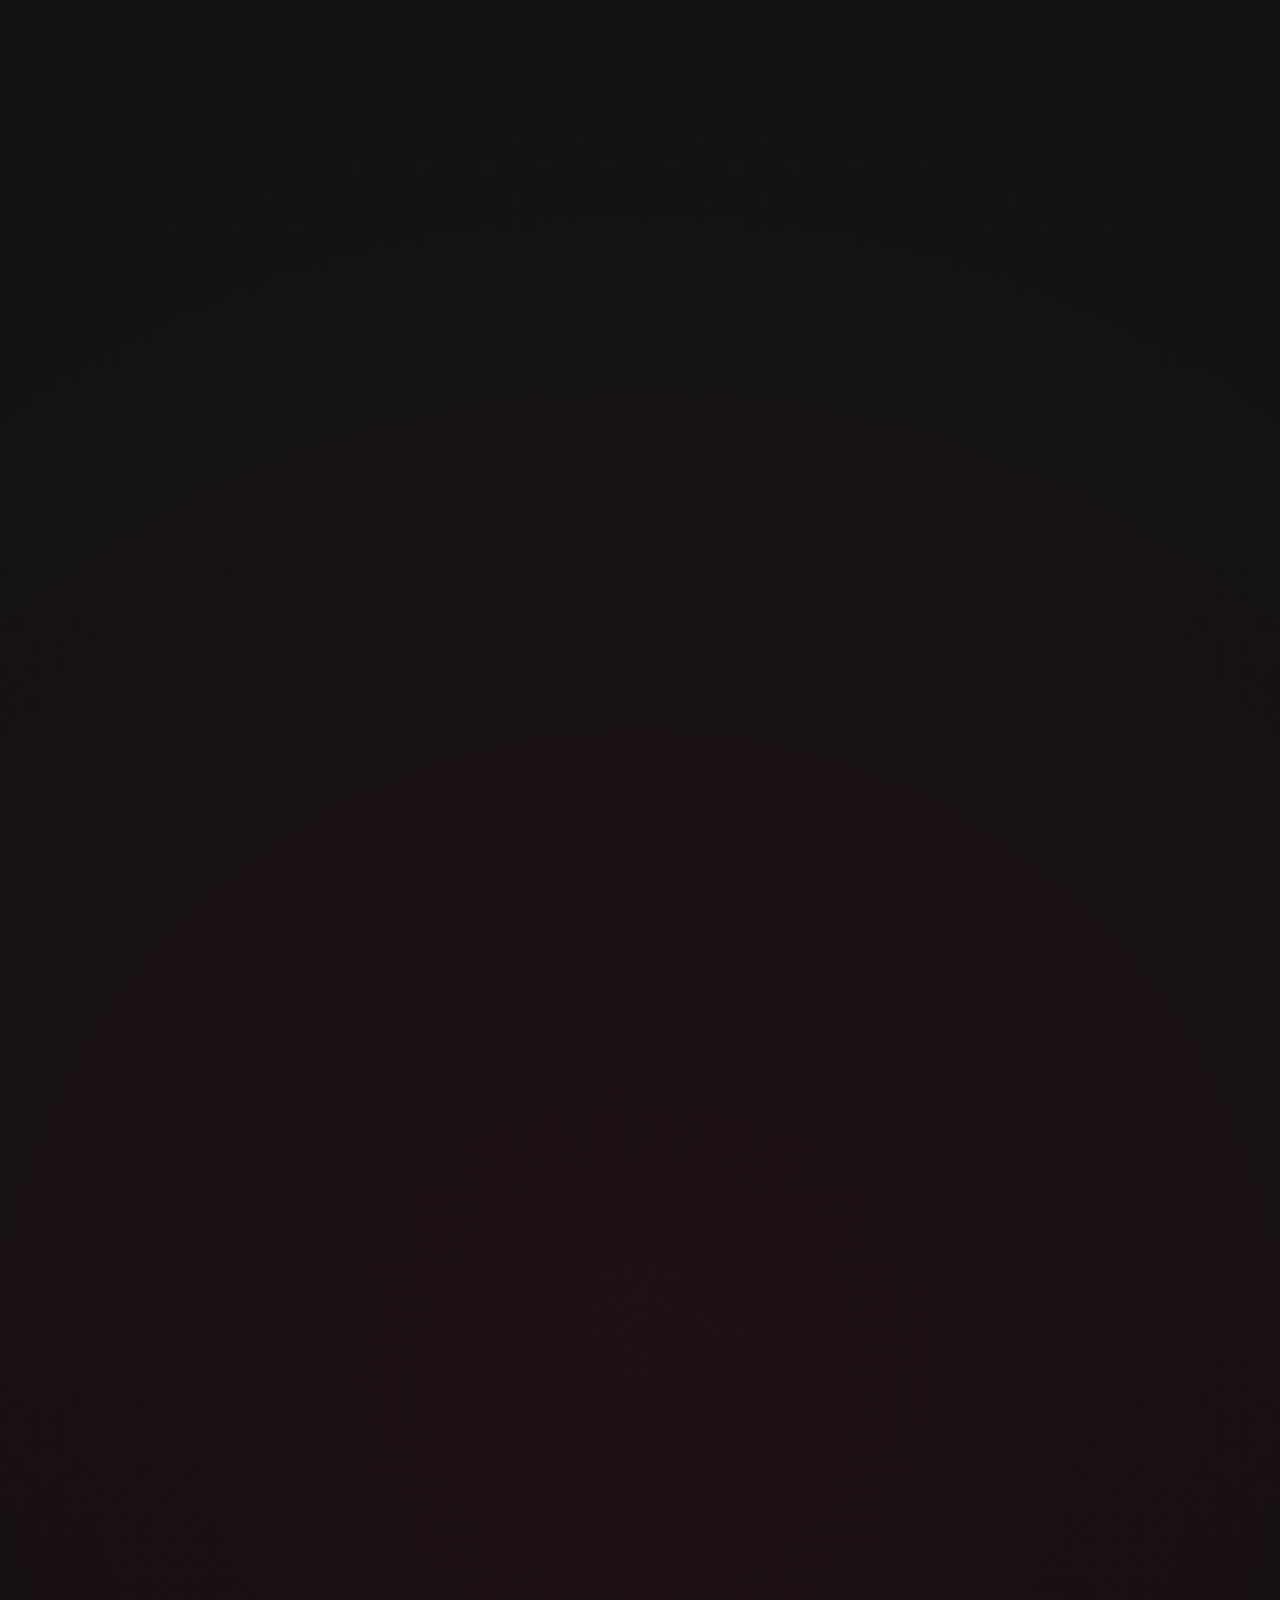
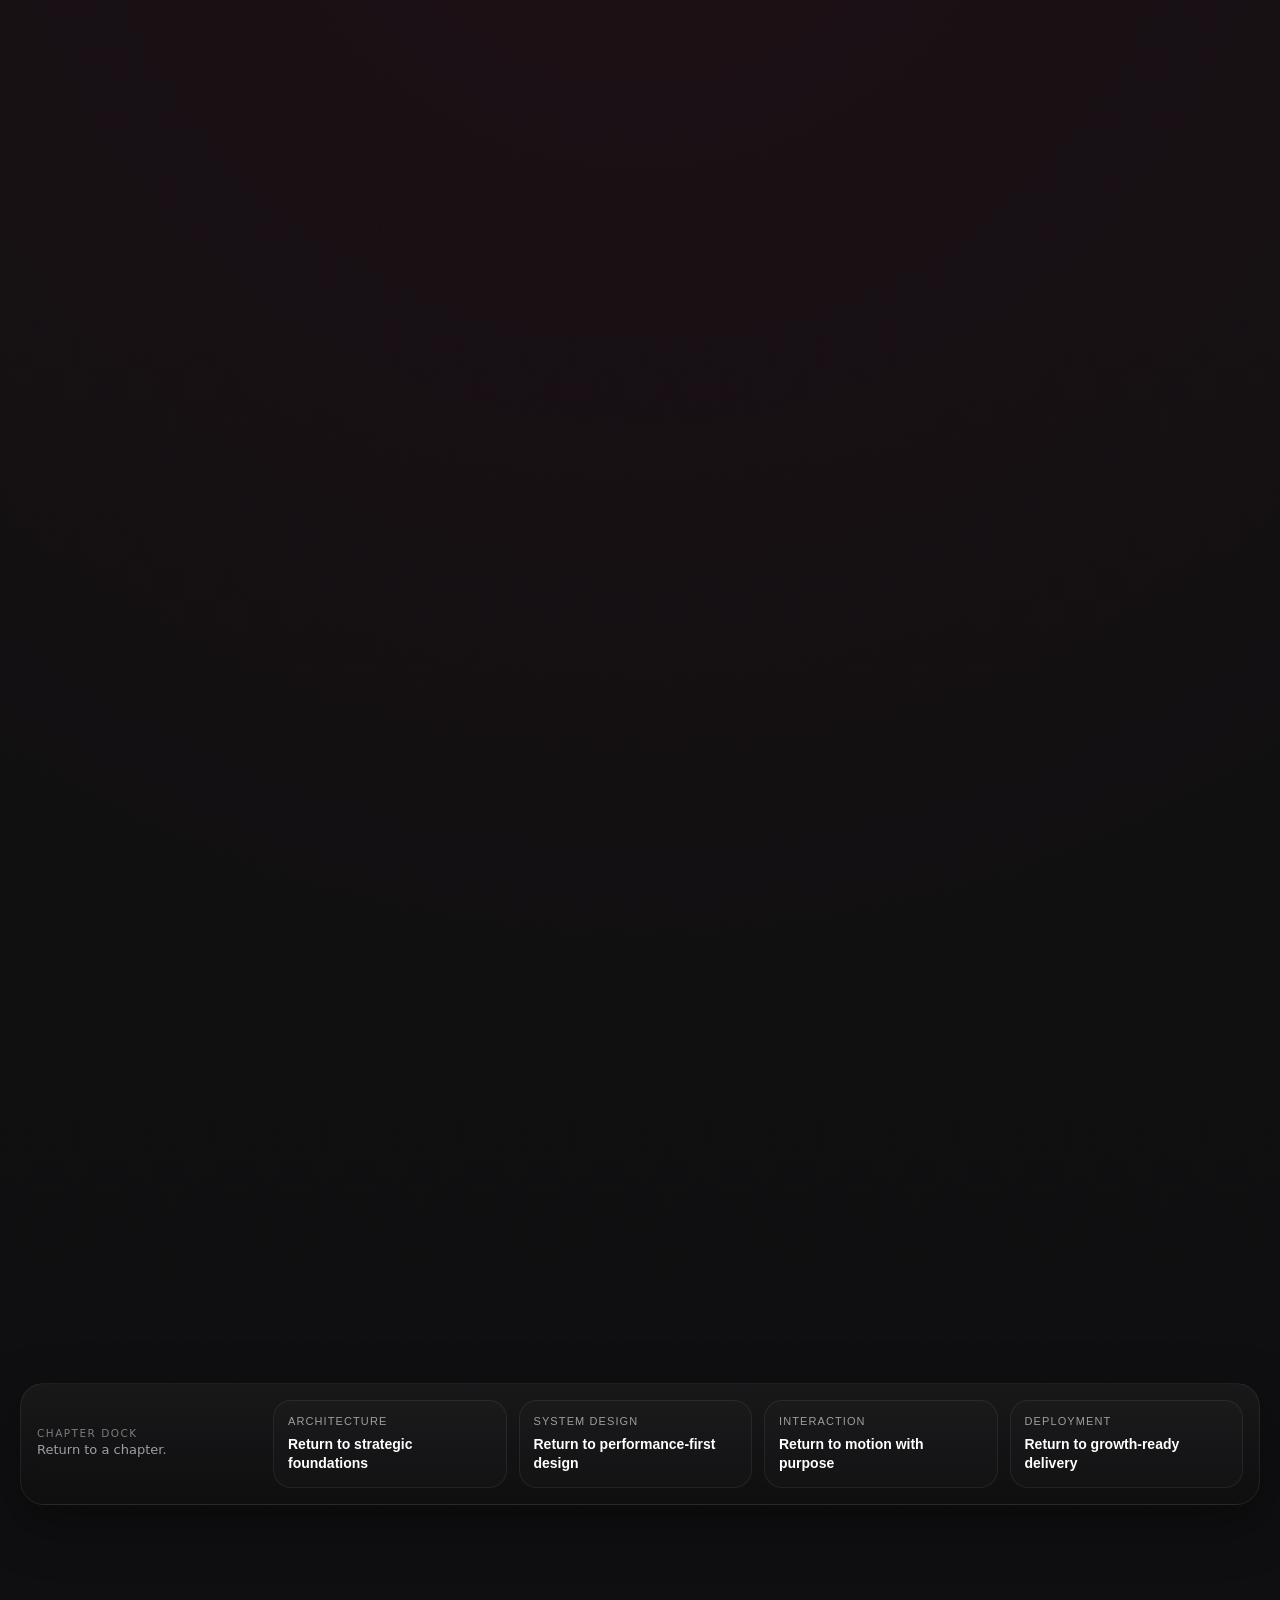
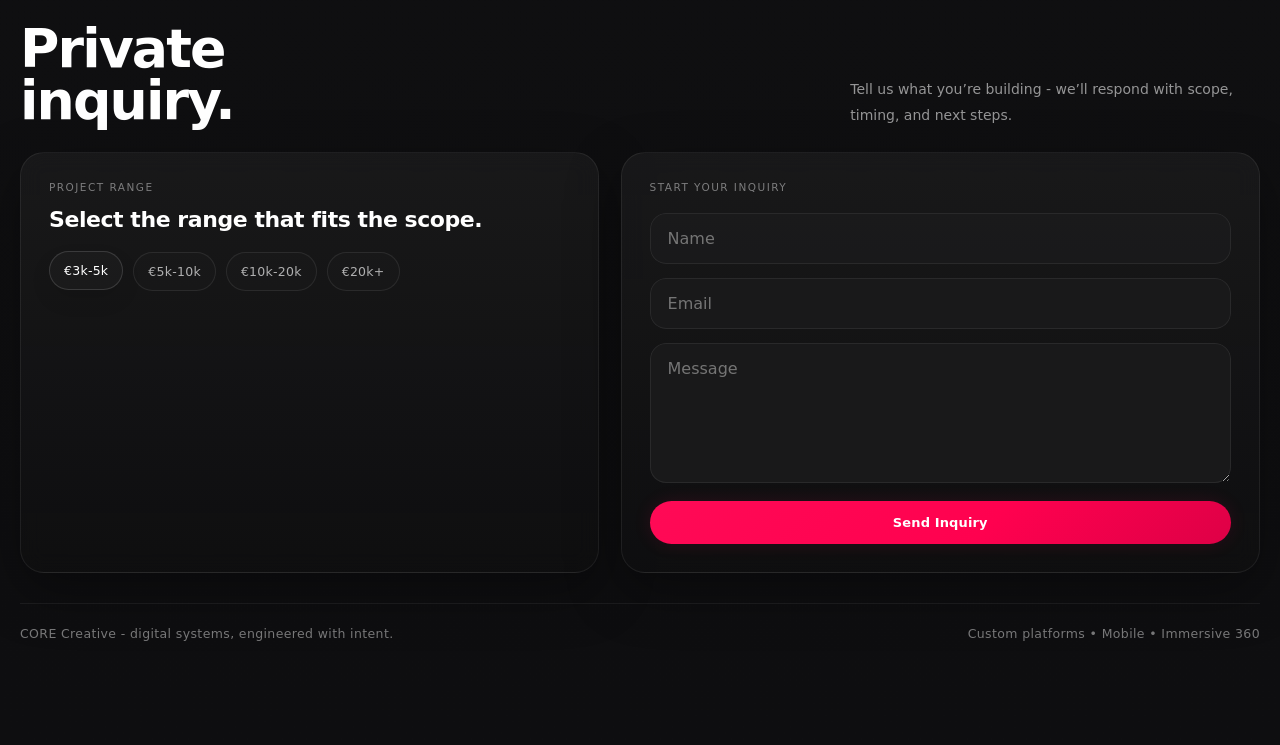
==== commit 185e0494: "fix: restore global cursor glow and remove section seam clipping" ====
--- a/index.html
+++ b/index.html
@@ -5,10 +5,10 @@
   <meta charset="UTF-8" />
   <meta name="viewport" content="width=device-width, initial-scale=1.0" />
 
-  <title>CORE Creative — Engineering-led Digital Systems</title>
+  <title>CORE Creative - Engineering-led Digital Systems</title>
   <meta
     name="description"
-    content="Premium digital platforms engineered against measurable baselines: performance budgets, Core Web Vitals, accessibility, and security — verified before release."
+    content="Premium digital platforms engineered against measurable baselines: performance budgets, Core Web Vitals, accessibility, and security - verified before release."
   />
 
   <meta name="robots" content="index,follow" />
@@ -19,35 +19,35 @@
   <meta name="color-scheme" content="dark light" />
 
   <meta property="og:type" content="website" />
-  <meta property="og:title" content="CORE Creative — Engineering-led Digital Systems" />
+  <meta property="og:title" content="CORE Creative - Engineering-led Digital Systems" />
   <meta
     property="og:description"
     content="Engineering-first delivery: defined budgets, measurable baselines, and release gates for CWV, accessibility, and security."
   />
 
   <meta name="twitter:card" content="summary_large_image" />
-  <meta name="twitter:title" content="CORE Creative — Engineering-led Digital Systems" />
+  <meta name="twitter:title" content="CORE Creative - Engineering-led Digital Systems" />
   <meta
     name="twitter:description"
     content="Engineering-first delivery: defined budgets, measurable baselines, and release gates for CWV, accessibility, and security."
   />
 
-  <link rel="stylesheet" href="assets/css/styles.css?v=dev9" />
+  <link rel="stylesheet" href="assets/css/styles.css?v=dev11" />
 </head>
 <body>
 
   <!-- NAV -->
   <div class="nav">
     <div class="container nav-inner">
-<a class="brand brand-lockup" href="#top" aria-label="CORECREATIVE ART">
-  <span class="dot"></span>
-  <span class="brand-word">CORECREATIVE</span>
-  <span class="brand-script-wrap" aria-hidden="true">
-    <span class="brand-script-reveal">
-      <span class="brand-script">art</span>
-    </span>
-  </span>
-</a>
+      <a class="brand brand-lockup" href="#top" aria-label="CORECREATIVE ART">
+        <span class="dot"></span>
+        <span class="brand-word">CORECREATIVE</span>
+        <span class="brand-script-wrap" aria-hidden="true">
+          <span class="brand-script-reveal">
+            <span class="brand-script">art</span>
+          </span>
+        </span>
+      </a>
 
       <div class="links" aria-label="primary">
         <a href="#services">Services</a>
@@ -85,7 +85,7 @@
           </h1>
 
           <p class="hero-copy">
-            We engineer custom platforms against defined performance, accessibility, and security baselines — measured before release and maintained after launch.
+            Custom platforms engineered to defined performance, accessibility, and security baselines - verified before release, maintained after launch.
           </p>
 
           <div class="actions">
@@ -95,7 +95,6 @@
         </div>
 
         <div class="hero-strip">
-          <!-- ENGINEERING PROFILE -->
           <div class="card reactive profile-card">
             <div>
               <div class="label">Engineering profile</div>
@@ -121,11 +120,10 @@
             </div>
 
             <p class="micro micro-tight">
-              Controlled delivery — motion, structure and interaction tuned as one system.
+              Motion, structure, and interaction - tuned as one system.
             </p>
           </div>
 
-          <!-- ENGINEERING BASELINE -->
           <div class="card reactive baseline-card">
             <div>
               <div class="label">Engineering baseline</div>
@@ -141,7 +139,7 @@
                 </div>
                 <div class="bl">
                   <strong>Accessibility baseline</strong>
-                  <span>Keyboard, contrast, semantics — built-in, not bolted on</span>
+                  <span>Keyboard, contrast, semantics - built-in, not bolted on</span>
                 </div>
                 <div class="bl">
                   <strong>Security-first</strong>
@@ -151,7 +149,7 @@
             </div>
 
             <p class="micro micro-tight">
-              Baseline gates apply to every release — no exceptions.
+              Baseline gates apply to every release. No exceptions.
             </p>
           </div>
         </div>
@@ -162,9 +160,9 @@
         <div class="side-box reactive">
           <div class="label">Capability</div>
 
-          <h4>Design. Engineering. Deployment.</h4>
+          <h4>Design. Engineering. Delivery.</h4>
           <p class="studio-copy">
-            Strategic architecture, premium interfaces and scalable systems — delivered with production discipline.
+            Strategic architecture, premium interfaces, scalable systems - delivered with production discipline.
           </p>
 
           <div class="mini-stack">
@@ -172,33 +170,17 @@
 
             <div class="stack-group stack-group-first">
               <div class="label">Frontend</div>
-              <div class="pill-row">
-                <span class="pill">React</span>
-                <span class="pill">TypeScript</span>
-                <span class="pill">Next.js</span>
-                <span class="pill">Tailwind</span>
-              </div>
+              <p class="stack-spec-line">React · TypeScript · Next.js · Tailwind</p>
             </div>
 
             <div class="stack-group mini-stack-tight">
               <div class="label">Backend</div>
-              <div class="pill-row">
-                <span class="pill">Node.js</span>
-                <span class="pill">PHP 8.3</span>
-                <span class="pill">Laravel</span>
-              </div>
+              <p class="stack-spec-line">Node.js · PHP 8.3 · Laravel</p>
             </div>
 
             <div class="stack-group mini-stack-tight">
               <div class="label">Data &amp; Infra</div>
-              <div class="pill-row">
-                <span class="pill">PostgreSQL</span>
-                <span class="pill">MySQL</span>
-                <span class="pill">Redis</span>
-                <span class="pill">Docker</span>
-                <span class="pill">AWS</span>
-                <span class="pill">CI/CD</span>
-              </div>
+              <p class="stack-spec-line">PostgreSQL · MySQL · Redis · Docker · AWS · CI/CD</p>
             </div>
 
             <div class="stack-note-block">
@@ -221,9 +203,9 @@
 
         <div class="side-box reactive">
           <div class="label">Studio signal</div>
-          <h3 class="studio-title">Controlled. Precise. Distinct.</h3>
+          <h3 class="studio-title">Controlled. Precise. Unmistakable.</h3>
           <p class="studio-copy">
-            Motion is engineered, not decorative. Every detail supports clarity, perceived value and performance.
+            Motion is engineered, never decorative. Every detail serves clarity, value, and performance.
           </p>
 
           <div class="rule-card reactive">
@@ -233,7 +215,7 @@
 
           <div class="rule-card reactive">
             <div class="label">Standards</div>
-            <p class="rule-copy">Performance, accessibility, security, SEO, maintainability — non-negotiable.</p>
+            <p class="rule-copy">Performance, accessibility, security, SEO, maintainability - non-negotiable.</p>
           </div>
 
           <div class="rule-card reactive">
@@ -281,12 +263,12 @@
   <section class="section" id="services">
     <div class="container">
       <div class="head">
-        <h2>Core capabilities, built to scale.</h2>
-        <p>Balanced creative authority and engineering discipline — designed to feel premium and run fast.</p>
+        <h2>Core capabilities. Built to scale.</h2>
+        <p>Creative authority and engineering discipline - structured to feel premium and perform fast.</p>
       </div>
 
       <div class="grid4">
-        <div class="panel reactive service">
+        <div class="panel service">
           <div class="icon">01</div>
           <div>
             <h3>Brand &amp; Identity Systems</h3>
@@ -294,7 +276,7 @@
           </div>
         </div>
 
-        <div class="panel reactive service">
+        <div class="panel service">
           <div class="icon">02</div>
           <div>
             <h3>Advanced Web Platforms</h3>
@@ -302,7 +284,7 @@
           </div>
         </div>
 
-        <div class="panel reactive service">
+        <div class="panel service">
           <div class="icon">03</div>
           <div>
             <h3>Mobile Engineering</h3>
@@ -310,7 +292,7 @@
           </div>
         </div>
 
-        <div class="panel reactive service">
+        <div class="panel service">
           <div class="icon">04</div>
           <div>
             <h3>Immersive &amp; 360 Experiences</h3>
@@ -325,24 +307,24 @@
   <section class="section" id="stack">
     <div class="container">
       <div class="head">
-        <h2>Cinematic sticky stack.</h2>
-        <p>A controlled sequence: each new card layers above the last — scroll-synced, smooth, and intentional.</p>
-      </div>
-    </div>
-
-    <div class="stack-scene">
+        <h2>Cinematic stack architecture.</h2>
+        <p>A controlled sequence: each layer advances with intent - precise, smooth, and scroll-synced.</p>
+      </div>
+    </div>
+
+    <div class="stack-scene" id="stackScene">
       <div class="container">
         <div class="stack-sticky">
-          <div class="stack-stage reactive">
+          <div class="stack-stage" id="stackStage">
             <div class="stack-scene-spot"></div>
 
-            <div class="stack-card reactive" data-chapter="architecture">
+            <div class="stack-card reactive" id="architecture" data-chapter="architecture">
               <div class="stack-veil"></div>
               <div class="stack-card-inner">
                 <div class="stack-copy">
                   <div class="tag">Architecture</div>
                   <h3>Strategic foundations.</h3>
-                  <p>Every project begins with structure. Positioning, logic and technical architecture aligned from day one.</p>
+                  <p>Every project begins with structure. Positioning, logic, and technical architecture aligned from day one.</p>
                   <div class="tag">Positioning / Logic / Architecture</div>
                 </div>
                 <div class="visual">
@@ -352,13 +334,13 @@
               </div>
             </div>
 
-            <div class="stack-card reactive" data-chapter="system">
+            <div class="stack-card reactive" id="system" data-chapter="system">
               <div class="stack-veil"></div>
               <div class="stack-card-inner">
                 <div class="stack-copy">
                   <div class="tag">System Design</div>
                   <h3>Designed to perform.</h3>
-                  <p>Visual systems and interface logic built as one cohesive environment — clear, premium, consistent.</p>
+                  <p>Visual systems and interface logic built as one environment - clear, premium, consistent.</p>
                   <div class="tag">Design System / UI Logic / Cohesion</div>
                 </div>
                 <div class="visual">
@@ -368,13 +350,13 @@
               </div>
             </div>
 
-            <div class="stack-card reactive" data-chapter="interaction">
+            <div class="stack-card reactive" id="interaction" data-chapter="interaction">
               <div class="stack-veil"></div>
               <div class="stack-card-inner">
                 <div class="stack-copy">
                   <div class="tag">Interaction &amp; Performance</div>
                   <h3>Motion with purpose.</h3>
-                  <p>Controlled animation and feedback engineered for clarity and speed — never for decoration.</p>
+                  <p>Controlled motion and feedback engineered for clarity and speed - never for decoration.</p>
                   <div class="tag">Motion / Feedback / Performance</div>
                 </div>
                 <div class="visual">
@@ -384,13 +366,13 @@
               </div>
             </div>
 
-            <div class="stack-card reactive" data-chapter="deployment">
+            <div class="stack-card reactive" id="deployment" data-chapter="deployment">
               <div class="stack-veil"></div>
               <div class="stack-card-inner">
                 <div class="stack-copy">
                   <div class="tag">Deployment &amp; Scale</div>
                   <h3>Built for growth.</h3>
-                  <p>Clean code, scalable architecture and long-term maintainability — ready for what comes next.</p>
+                  <p>Clean code, scalable architecture, and long-term maintainability - ready for what follows.</p>
                   <div class="tag">Scale / Maintainability / Delivery</div>
                 </div>
                 <div class="visual">
@@ -402,35 +384,36 @@
 
           </div>
         </div>
-
-        <div class="chapter-dock">
-          <div class="panel reactive chapter-shell">
-            <div>
-              <div class="label">Chapter Dock</div>
-              <div class="chapter-intro">Click to return to a chapter.</div>
-            </div>
-
-            <div class="chapter-row">
-              <button class="chapter-btn" data-to="architecture">
-                <small>Architecture</small>
-                <strong>Return to strategic foundations</strong>
-              </button>
-              <button class="chapter-btn" data-to="system">
-                <small>System Design</small>
-                <strong>Return to performance-first design</strong>
-              </button>
-              <button class="chapter-btn" data-to="interaction">
-                <small>Interaction</small>
-                <strong>Return to motion with purpose</strong>
-              </button>
-              <button class="chapter-btn" data-to="deployment">
-                <small>Deployment</small>
-                <strong>Return to growth-ready delivery</strong>
-              </button>
-            </div>
-          </div>
-        </div>
-
+      </div>
+    </div>
+
+    <div class="container">
+      <div class="chapter-dock">
+        <div class="panel chapter-shell">
+          <div>
+            <div class="label">Chapter Dock</div>
+            <div class="chapter-intro">Return to a chapter.</div>
+          </div>
+
+          <div class="chapter-row">
+            <button class="chapter-btn" data-target="architecture">
+              <small>Architecture</small>
+              <strong>Return to strategic foundations</strong>
+            </button>
+            <button class="chapter-btn" data-target="system">
+              <small>System Design</small>
+              <strong>Return to performance-first design</strong>
+            </button>
+            <button class="chapter-btn" data-target="interaction">
+              <small>Interaction</small>
+              <strong>Return to motion with purpose</strong>
+            </button>
+            <button class="chapter-btn" data-target="deployment">
+              <small>Deployment</small>
+              <strong>Return to growth-ready delivery</strong>
+            </button>
+          </div>
+        </div>
       </div>
     </div>
   </section>
@@ -439,26 +422,26 @@
   <section class="section" id="contact">
     <div class="container">
       <div class="head">
-        <h2>Inquiry zone.</h2>
-        <p>Tell us what you’re building — we’ll respond with scope, timeline and next steps.</p>
+        <h2>Private inquiry.</h2>
+        <p>Tell us what you’re building - we’ll respond with scope, timing, and next steps.</p>
       </div>
 
       <div class="two">
-        <div class="panel reactive box">
+        <div class="panel box">
           <div class="label">Project range</div>
           <h3 style="margin: 14px 0 0; font-size: 22px; letter-spacing: -0.02em;">
-            Choose the range that matches the scope.
+            Select the range that fits the scope.
           </h3>
 
           <div class="chips">
-            <div class="chip active">€3k–5k</div>
-            <div class="chip">€5k–10k</div>
-            <div class="chip">€10k–20k</div>
+            <div class="chip active">€3k-5k</div>
+            <div class="chip">€5k-10k</div>
+            <div class="chip">€10k-20k</div>
             <div class="chip">€20k+</div>
           </div>
         </div>
 
-        <div class="panel reactive box">
+        <div class="panel box">
           <div class="label">Start your inquiry</div>
 
           <form>
@@ -472,20 +455,20 @@
               <textarea class="field" placeholder="Message"></textarea>
             </div>
 
-            <button class="btn primary" type="button">Send Request</button>
+            <button class="btn primary" type="button">Send Inquiry</button>
           </form>
         </div>
       </div>
 
       <div class="footer">
         <div class="footer-line">
-          <div>CORE Creative — digital systems, engineered with intent</div>
+          <div>CORE Creative - digital systems, engineered with intent.</div>
           <div>Custom platforms • Mobile • Immersive 360</div>
         </div>
       </div>
     </div>
   </section>
 
-  <script src="assets/js/app.js?v=dev9"></script>
+  <script src="assets/js/app.js?v=dev11"></script>
 </body>
-</html>+</html>
--- a/assets/css/styles.css
+++ b/assets/css/styles.css
@@ -15,6 +15,8 @@
   --hero-y: 35%;
   --stack-x: 50%;
   --stack-y: 50%;
+  --page-x: 50%;
+  --page-y: 38%;
 }
 
 * {
@@ -27,6 +29,8 @@
 
 body {
   margin: 0;
+  position: relative;
+  isolation: isolate;
   font-family: Inter, system-ui, -apple-system, Segoe UI, sans-serif;
   color: var(--text);
   background:
@@ -37,6 +41,26 @@
   overflow-x: hidden;
 }
 
+body::before {
+  content: "";
+  position: fixed;
+  inset: 0;
+  pointer-events: none;
+  z-index: 0;
+  background:
+    radial-gradient(
+      520px 280px at var(--page-x) var(--page-y),
+      rgba(var(--accent-rgb), 0.065),
+      transparent 72%
+    ),
+    radial-gradient(
+      280px 180px at calc(var(--page-x) + 8%) calc(var(--page-y) + 10%),
+      rgba(255, 255, 255, 0.018),
+      transparent 76%
+    );
+  opacity: 0.92;
+}
+
 a {
   color: inherit;
   text-decoration: none;
@@ -55,9 +79,21 @@
   position: sticky;
   top: 0;
   z-index: 100;
-  backdrop-filter: blur(16px);
-  background: rgba(10, 10, 10, 0.56);
-  border-bottom: 1px solid rgba(255, 255, 255, 0.05);
+  backdrop-filter: blur(14px);
+  background: rgba(10, 10, 10, 0.5);
+  border-bottom: 1px solid rgba(255, 255, 255, 0.045);
+  transition:
+    background 0.34s var(--ease),
+    border-color 0.34s var(--ease),
+    box-shadow 0.34s var(--ease),
+    backdrop-filter 0.34s var(--ease);
+}
+
+.nav.is-scrolled {
+  background: rgba(9, 9, 10, 0.68);
+  border-bottom-color: rgba(255, 255, 255, 0.06);
+  box-shadow: 0 10px 28px rgba(0, 0, 0, 0.16);
+  backdrop-filter: blur(18px);
 }
 
 .nav-inner {
@@ -66,6 +102,14 @@
   align-items: center;
   justify-content: space-between;
   gap: 24px;
+  transition:
+    min-height 0.34s var(--ease),
+    gap 0.34s var(--ease);
+}
+
+.nav.is-scrolled .nav-inner {
+  min-height: 80px;
+  gap: 22px;
 }
 
 .brand {
@@ -165,38 +209,99 @@
 
 .links {
   display: flex;
-  gap: 32px;
+  gap: 28px;
   color: var(--muted);
-  font-size: 13px;
-  letter-spacing: 0.03em;
+  font-size: 12.5px;
+  letter-spacing: 0.045em;
 }
 
 .links a {
-  opacity: 0.72;
-  transition: opacity 0.2s var(--ease), color 0.2s var(--ease);
+  position: relative;
+  opacity: 0.68;
+  color: rgba(255, 255, 255, 0.72);
+  transition:
+    opacity 0.24s var(--ease),
+    color 0.24s var(--ease);
+}
+
+.links a::after {
+  content: "";
+  position: absolute;
+  left: 50%;
+  bottom: -11px;
+  width: 4px;
+  height: 4px;
+  border-radius: 999px;
+  background: rgba(var(--accent-rgb), 0.8);
+  transform: translateX(-50%) scale(0.6);
+  opacity: 0;
+  transition:
+    transform 0.24s var(--ease),
+    opacity 0.24s var(--ease);
 }
 
 .links a:hover,
-.links a.active {
+.links a.active,
+.links a:focus-visible {
   color: #fff;
-  opacity: 1;
+  opacity: 0.96;
+}
+
+.links a.active::after,
+.links a:focus-visible::after {
+  opacity: 0.9;
+  transform: translateX(-50%) scale(1);
+}
+
+.links a:focus-visible,
+.cta:focus-visible {
+  outline: none;
 }
 
 .cta {
   padding: 10px 16px;
   border-radius: 999px;
-  border: 1px solid rgba(255, 255, 255, 0.12);
-  font-size: 12.5px;
+  border: 1px solid rgba(255, 255, 255, 0.1);
+  font-size: 12px;
   font-weight: 600;
-  letter-spacing: 0.03em;
-  background: rgba(255, 255, 255, 0.018);
-  transition: 0.25s var(--ease);
+  letter-spacing: 0.05em;
+  color: rgba(255, 255, 255, 0.9);
+  background:
+    linear-gradient(180deg, rgba(255, 255, 255, 0.018), rgba(255, 255, 255, 0.008));
+  box-shadow:
+    inset 0 1px 0 rgba(255, 255, 255, 0.035),
+    0 0 0 rgba(0, 0, 0, 0);
+  transition:
+    transform 0.26s var(--ease),
+    border-color 0.26s var(--ease),
+    background 0.26s var(--ease),
+    box-shadow 0.26s var(--ease),
+    color 0.26s var(--ease);
+}
+
+.nav.is-scrolled .cta {
+  padding: 9px 15px;
+  border-color: rgba(255, 255, 255, 0.12);
+  background:
+    linear-gradient(180deg, rgba(255, 255, 255, 0.022), rgba(255, 255, 255, 0.01));
 }
 
 .cta:hover {
-  transform: translateY(-2px);
-  border-color: var(--accent);
-  box-shadow: 0 0 24px rgba(var(--accent-rgb), 0.16);
+  transform: translateY(-1px);
+  border-color: rgba(255, 255, 255, 0.16);
+  color: #fff;
+  background:
+    linear-gradient(180deg, rgba(255, 255, 255, 0.026), rgba(255, 255, 255, 0.012));
+  box-shadow:
+    inset 0 1px 0 rgba(255, 255, 255, 0.045),
+    0 10px 20px rgba(0, 0, 0, 0.12);
+}
+
+.cta:focus-visible {
+  border-color: rgba(var(--accent-rgb), 0.42);
+  box-shadow:
+    inset 0 1px 0 rgba(255, 255, 255, 0.04),
+    0 0 0 4px rgba(var(--accent-rgb), 0.07);
 }
 
 /* GLOBAL REACTIVE */
@@ -217,10 +322,10 @@
   border-radius: inherit;
   background:
     radial-gradient(
-      220px circle at var(--mx) var(--my),
-      rgba(var(--accent-rgb), 0.92),
-      rgba(var(--accent-rgb), 0.2) 20%,
-      rgba(255, 255, 255, 0.08) 34%,
+      180px circle at var(--mx) var(--my),
+      rgba(var(--accent-rgb), 0.46),
+      rgba(var(--accent-rgb), 0.11) 20%,
+      rgba(255, 255, 255, 0.07) 34%,
       transparent 60%
     );
   -webkit-mask:
@@ -229,7 +334,7 @@
   -webkit-mask-composite: xor;
   mask-composite: exclude;
   opacity: 0;
-  transition: opacity 0.14s linear;
+  transition: opacity 0.18s linear;
   pointer-events: none;
   z-index: 8;
 }
@@ -237,15 +342,16 @@
 .reactive::after {
   content: "";
   position: absolute;
-  inset: -18%;
+  inset: 0;
+  border-radius: inherit;
   background:
     radial-gradient(
-      240px circle at var(--mx) var(--my),
-      rgba(var(--accent-rgb), 0.1),
-      transparent 42%
+      180px circle at var(--mx) var(--my),
+      rgba(var(--accent-rgb), 0.04),
+      transparent 52%
     );
   opacity: 0;
-  transition: opacity 0.14s linear;
+  transition: opacity 0.18s linear;
   pointer-events: none;
   z-index: 0;
 }
@@ -256,11 +362,11 @@
 }
 
 .panel {
-  border: 1px solid var(--b1);
+  border: 1px solid rgba(255, 255, 255, 0.07);
   border-radius: 24px;
-  background: linear-gradient(180deg, rgba(27, 27, 28, 0.84), rgba(15, 15, 16, 0.74));
-  box-shadow: 0 24px 80px rgba(0, 0, 0, 0.45);
-  backdrop-filter: blur(12px);
+  background: linear-gradient(180deg, rgba(27, 27, 28, 0.8), rgba(15, 15, 16, 0.7));
+  box-shadow: 0 18px 54px rgba(0, 0, 0, 0.34);
+  backdrop-filter: blur(11px);
   overflow: hidden;
 }
 
@@ -269,7 +375,8 @@
 .hero {
   position: relative;
   padding: 62px 0 36px;
-  overflow: clip;
+  overflow: visible;
+  isolation: isolate;
 }
 
 .hero::before,
@@ -307,16 +414,16 @@
   z-index: 1;
   background:
     radial-gradient(
-      360px circle at var(--hero-x) var(--hero-y),
-      rgba(var(--accent-rgb), 0.13),
-      transparent 34%
+      360px 190px at var(--hero-x) var(--hero-y),
+      rgba(var(--accent-rgb), 0.08),
+      transparent 72%
     ),
     radial-gradient(
-      220px circle at calc(var(--hero-x) + 6%) calc(var(--hero-y) + 10%),
-      rgba(255, 255, 255, 0.04),
-      transparent 38%
+      220px 140px at calc(var(--hero-x) + 6%) calc(var(--hero-y) + 10%),
+      rgba(255, 255, 255, 0.022),
+      transparent 76%
     );
-  filter: blur(14px);
+  filter: none;
 }
 
 .hero-grid {
@@ -340,8 +447,8 @@
   inset: 0 auto auto 0;
   width: 100%;
   height: 1px;
-  background: linear-gradient(90deg, transparent, rgba(var(--accent-rgb), 0.7), transparent);
-  opacity: 0.8;
+  background: linear-gradient(90deg, transparent, rgba(var(--accent-rgb), 0.62), transparent);
+  opacity: 0.6;
 }
 
 .eyebrow {
@@ -366,15 +473,15 @@
 h1 {
   margin: 20px 0 0;
   font-size: clamp(56px, 8.2vw, 126px);
-  line-height: 0.93;
-  letter-spacing: -0.052em;
-  max-width: 10.3ch;
+  line-height: 0.95;
+  letter-spacing: -0.046em;
+  max-width: 10.6ch;
 }
 
 .title {
   display: flex;
   flex-direction: column;
-  gap: 8px;
+  gap: 10px;
   align-items: flex-start;
 }
 
@@ -441,20 +548,20 @@
 }
 
 .hero-copy {
-  margin-top: 20px;
-  max-width: 52ch;
-  color: rgba(255, 255, 255, 0.62);
+  margin-top: 22px;
+  max-width: 50ch;
+  color: rgba(255, 255, 255, 0.58);
   font-size: 14px;
-  line-height: 1.78;
+  line-height: 1.86;
   opacity: 0;
   transform: translateY(16px);
   animation: fadeUp 0.9s var(--ease) 0.72s forwards;
 }
 
 .actions {
-  margin-top: 28px;
-  display: flex;
-  gap: 12px;
+  margin-top: 32px;
+  display: flex;
+  gap: 14px;
   flex-wrap: wrap;
   opacity: 0;
   transform: translateY(16px);
@@ -499,8 +606,8 @@
 }
 
 .primary:hover {
-  transform: translateY(-2px);
-  box-shadow: 0 0 22px rgba(var(--accent-rgb), 0.18);
+  transform: translateY(-1px);
+  box-shadow: 0 8px 18px rgba(var(--accent-rgb), 0.14);
 }
 
 .secondary {
@@ -513,9 +620,9 @@
 }
 
 .secondary:hover {
-  transform: translateY(-3px);
-  border-color: var(--accent);
-  background: rgba(var(--accent-rgb), 0.04);
+  transform: translateY(-1px);
+  border-color: rgba(var(--accent-rgb), 0.22);
+  background: rgba(var(--accent-rgb), 0.025);
 }
 
 /* HERO LOWER */
@@ -546,24 +653,24 @@
 }
 
 .card:hover {
-  transform: translateY(-3px) scale(1.003);
-  border-color: rgba(255, 255, 255, 0.06);
-  box-shadow: 0 12px 28px rgba(0, 0, 0, 0.18);
+  transform: translateY(-1px);
+  border-color: rgba(255, 255, 255, 0.052);
+  box-shadow: 0 8px 18px rgba(0, 0, 0, 0.12);
 }
 
 .label {
-  color: var(--muted);
-  font-size: 12px;
-  letter-spacing: 0.1em;
+  color: rgba(255, 255, 255, 0.44);
+  font-size: 10.5px;
+  letter-spacing: 0.14em;
   text-transform: uppercase;
 }
 
 .micro {
   margin: 0;
-  color: rgba(255, 255, 255, 0.48);
+  color: rgba(255, 255, 255, 0.46);
   font-size: 11.5px;
-  line-height: 1.7;
-  padding-top: 12px;
+  line-height: 1.84;
+  padding-top: 14px;
   border-top: 1px solid rgba(255, 255, 255, 0.05);
 }
 
@@ -598,19 +705,19 @@
 .profile-list strong,
 .baseline-list strong {
   display: block;
-  font-size: 11px;
+  font-size: 12.5px;
   font-weight: 600;
-  line-height: 1.42;
-  letter-spacing: 0.012em;
+  line-height: 1.52;
+  letter-spacing: 0.008em;
   max-width: 42%;
 }
 
 .profile-list span,
 .baseline-list span {
   display: block;
-  color: rgba(255, 255, 255, 0.54);
-  font-size: 10.5px;
-  line-height: 1.5;
+  color: rgba(255, 255, 255, 0.6);
+  font-size: 12px;
+  line-height: 1.66;
   text-align: right;
   max-width: 58%;
 }
@@ -631,22 +738,31 @@
 }
 
 .hero-side h4 {
-  margin: 10px 0 0;
-  font-size: 18px;
+  margin: 12px 0 0;
+  font-size: 17px;
   font-weight: 600;
-  letter-spacing: -0.02em;
-  line-height: 1.2;
+  letter-spacing: -0.015em;
+  line-height: 1.26;
+  max-width: 16ch;
 }
 
 .hero-side .studio-copy {
   color: rgba(255, 255, 255, 0.56);
+}
+
+.hero-side h4 + .studio-copy {
+  margin-top: 16px;
+  margin-bottom: 0;
+  font-size: 12.5px;
+  line-height: 1.84;
+  max-width: 34ch;
 }
 
 .side-box {
   padding: 24px;
   border-radius: 20px;
-  border: 1px solid rgba(255, 255, 255, 0.04);
-  background: linear-gradient(180deg, rgba(255, 255, 255, 0.018), rgba(255, 255, 255, 0.006));
+  border: 1px solid rgba(255, 255, 255, 0.038);
+  background: linear-gradient(180deg, rgba(255, 255, 255, 0.014), rgba(255, 255, 255, 0.005));
   transition:
     transform 0.25s var(--ease),
     box-shadow 0.25s var(--ease),
@@ -655,32 +771,32 @@
 }
 
 .side-box:hover {
-  transform: translateY(-3px);
-  border-color: rgba(255, 255, 255, 0.055);
-  box-shadow: 0 12px 26px rgba(0, 0, 0, 0.18);
+  transform: translateY(-1px);
+  border-color: rgba(255, 255, 255, 0.048);
+  box-shadow: 0 8px 18px rgba(0, 0, 0, 0.11);
 }
 
 .mini-stack {
-  margin-top: 14px;
+  margin-top: 18px;
+  padding-top: 18px;
+  border-top: 1px solid rgba(255, 255, 255, 0.05);
+}
+
+.stack-group {
+  margin-top: 16px;
   padding-top: 14px;
-  border-top: 1px solid rgba(255, 255, 255, 0.05);
-}
-
-.stack-group {
-  margin-top: 14px;
-  padding-top: 12px;
-  border-top: 1px solid rgba(255, 255, 255, 0.05);
+  border-top: 1px solid rgba(255, 255, 255, 0.045);
 }
 
 .stack-group-first {
-  margin-top: 18px;
+  margin-top: 20px;
   padding-top: 0;
   border-top: 0;
 }
 
 .mini-stack-tight {
-  margin-top: 14px;
-  padding-top: 12px;
+  margin-top: 16px;
+  padding-top: 14px;
 }
 
 .pill-row {
@@ -688,14 +804,23 @@
   display: flex;
   flex-wrap: wrap;
   gap: 8px;
+}
+
+.stack-spec-line {
+  margin: 11px 0 0;
+  color: rgba(255, 255, 255, 0.74);
+  font-size: 12.5px;
+  line-height: 1.9;
+  letter-spacing: 0.03em;
+  max-width: 36ch;
 }
 
 .pill {
   padding: 9px 11px;
   border-radius: 999px;
-  border: 1px solid rgba(255, 255, 255, 0.07);
-  background: rgba(255, 255, 255, 0.018);
-  color: rgba(255, 255, 255, 0.82);
+  border: 1px solid rgba(255, 255, 255, 0.06);
+  background: rgba(255, 255, 255, 0.014);
+  color: rgba(255, 255, 255, 0.8);
   font-size: 11.5px;
   letter-spacing: 0.02em;
   line-height: 1;
@@ -709,10 +834,10 @@
 }
 
 .pill:hover {
-  transform: translateY(-2px);
-  border-color: rgba(var(--accent-rgb), 0.28);
-  background: rgba(var(--accent-rgb), 0.04);
-  box-shadow: 0 0 16px rgba(var(--accent-rgb), 0.08);
+  transform: translateY(-1px);
+  border-color: rgba(var(--accent-rgb), 0.18);
+  background: rgba(var(--accent-rgb), 0.025);
+  box-shadow: 0 0 10px rgba(var(--accent-rgb), 0.05);
 }
 
 .stack-note-block {
@@ -765,8 +890,9 @@
 }
 
 .studio-copy {
-  margin: 0 0 22px;
-  line-height: 1.75;
+  margin: 0 0 24px;
+  line-height: 1.82;
+  font-size: 13.5px;
 }
 
 .rule-card {
@@ -777,10 +903,6 @@
   padding: 15px;
 }
 
-.rule-card.reactive::after {
-  display: none;
-}
-
 .rule-copy {
   margin: 10px 0 0;
   color: rgba(255, 255, 255, 0.54);
@@ -794,9 +916,14 @@
   margin: 34px 0 0;
   overflow: hidden;
   border-top: 1px solid rgba(255, 255, 255, 0.04);
-  border-bottom: 1px solid rgba(255, 255, 255, 0.04);
-  background: rgba(255, 255, 255, 0.008);
-  position: relative;
+  border-bottom: 0;
+  background: linear-gradient(180deg, rgba(255, 255, 255, 0.008), rgba(255, 255, 255, 0) 68%);
+  position: relative;
+}
+
+.stack-stage.reactive::before,
+.stack-stage.reactive::after {
+  display: none !important;
 }
 
 .ticker-wrap::before,
@@ -831,41 +958,69 @@
   display: flex;
   flex-shrink: 0;
   align-items: center;
-  gap: 34px;
-  padding: 14px 0;
-  color: rgba(255, 255, 255, 0.4);
+  gap: 36px;
+  padding: 13px 0;
+  color: rgba(255, 255, 255, 0.32);
   text-transform: uppercase;
-  letter-spacing: 0.16em;
-  font-size: 10px;
+  letter-spacing: 0.18em;
+  font-size: 9.5px;
 }
 
 /* GENERIC SECTIONS */
 
 .section {
-  padding: 40px 0;
+  position: relative;
+  padding: 52px 0;
+  isolation: isolate;
+  overflow: visible;
+}
+
+.section::before {
+  content: none;
+}
+
+.section > .container {
+  position: relative;
+  z-index: 2;
+}
+
+#services {
+  margin-top: -36px;
+  padding-top: 88px;
 }
 
 .head {
+  position: relative;
+  z-index: 2;
   display: flex;
   justify-content: space-between;
   align-items: end;
-  gap: 18px;
-  margin-bottom: 18px;
+  gap: 22px;
+  margin-bottom: 24px;
 }
 
 .head h2 {
   margin: 0;
-  font-size: clamp(32px, 4vw, 58px);
-  line-height: 0.95;
-  letter-spacing: -0.04em;
-  max-width: 10ch;
+  font-size: clamp(34px, 4.2vw, 60px);
+  line-height: 0.98;
+  letter-spacing: -0.035em;
+  max-width: 10.5ch;
 }
 
 .head p {
   margin: 0;
   max-width: 520px;
-  color: var(--muted);
-  line-height: 1.75;
+  color: rgba(255, 255, 255, 0.56);
+  line-height: 1.82;
+  font-size: 14px;
+}
+
+#contact .head h2 {
+  max-width: 8ch;
+}
+
+#contact .head p {
+  max-width: 46ch;
 }
 
 /* SERVICES */
@@ -873,57 +1028,64 @@
 .grid4 {
   display: grid;
   grid-template-columns: repeat(4, 1fr);
-  gap: 18px;
-  margin-top: 22px;
+  gap: 22px;
+  margin-top: 28px;
+  position: relative;
+  z-index: 2;
 }
 
 .service {
-  min-height: 280px;
-  padding: 22px;
+  min-height: 304px;
+  padding: 26px;
   display: flex;
   flex-direction: column;
   justify-content: space-between;
-  transition: 0.25s var(--ease);
+  transition:
+    transform 0.26s var(--ease),
+    box-shadow 0.26s var(--ease),
+    border-color 0.26s var(--ease);
 }
 
 .service:hover {
-  transform: translateY(-8px) scale(1.01);
-  box-shadow: 0 18px 55px rgba(0, 0, 0, 0.34);
+  transform: translateY(-1px);
+  box-shadow: 0 10px 24px rgba(0, 0, 0, 0.16);
 }
 
 .icon {
-  width: 48px;
-  height: 48px;
-  border-radius: 15px;
-  border: 1px solid rgba(var(--accent-rgb), 0.22);
-  background: rgba(var(--accent-rgb), 0.06);
+  width: 44px;
+  height: 44px;
+  border-radius: 14px;
+  border: 1px solid rgba(var(--accent-rgb), 0.16);
+  background: rgba(var(--accent-rgb), 0.035);
   display: grid;
   place-items: center;
-  color: var(--accent);
+  color: rgba(var(--accent-rgb), 0.86);
   font-weight: 700;
+  font-size: 13px;
 }
 
 .service h3 {
-  margin: 18px 0 10px;
-  font-size: 21px;
+  margin: 20px 0 12px;
+  font-size: 22px;
+  line-height: 1.12;
+  letter-spacing: -0.02em;
+  max-width: 11ch;
 }
 
 .service p {
   margin: 0;
-  color: var(--muted);
-  line-height: 1.7;
-  font-size: 14px;
+  color: rgba(255, 255, 255, 0.54);
+  line-height: 1.82;
+  font-size: 13.5px;
 }
 
 /* STACK */
 
 #stack {
-  position: relative;
   isolation: isolate;
 }
 
 #stack .head {
-  position: relative;
   z-index: 5;
 }
 
@@ -948,9 +1110,9 @@
 .stack-stage {
   position: relative;
   width: 100%;
-  height: min(80vh, 760px);
-  min-height: 580px;
-  perspective: 1400px;
+  height: min(78vh, 740px);
+  min-height: 560px;
+  perspective: 1320px;
   perspective-origin: 50% 48%;
   transform-style: preserve-3d;
   overflow: visible;
@@ -959,33 +1121,34 @@
 
 .stack-scene-spot {
   position: absolute;
-  inset: -12%;
+  inset: 10px;
+  border-radius: 28px;
   pointer-events: none;
   z-index: 0;
   background:
     radial-gradient(
       320px circle at var(--stack-x) var(--stack-y),
-      rgba(var(--accent-rgb), 0.1),
-      transparent 34%
+      rgba(var(--accent-rgb), 0.055),
+      transparent 42%
     ),
     radial-gradient(
-      220px circle at calc(var(--stack-x) + 7%) calc(var(--stack-y) + 12%),
-      rgba(255, 255, 255, 0.04),
-      transparent 36%
+      220px circle at calc(var(--stack-x) + 6%) calc(var(--stack-y) + 10%),
+      rgba(255, 255, 255, 0.02),
+      transparent 46%
     );
-  filter: blur(22px);
-  transform: translateZ(0);
+  filter: none;
+  opacity: 0.88;
 }
 
 .stack-card {
   position: absolute;
   inset: 0;
-  border: 1px solid rgba(255, 255, 255, 0.08);
+  border: 1px solid rgba(255, 255, 255, 0.07);
   border-radius: 24px;
-  background: linear-gradient(180deg, rgba(27, 27, 28, 0.94), rgba(15, 15, 16, 0.88));
+  background: linear-gradient(180deg, rgba(27, 27, 28, 0.9), rgba(15, 15, 16, 0.84));
   box-shadow:
-    0 24px 80px rgba(0, 0, 0, 0.48),
-    inset 0 1px 0 rgba(255, 255, 255, 0.03);
+    0 18px 56px rgba(0, 0, 0, 0.34),
+    inset 0 1px 0 rgba(255, 255, 255, 0.025);
   backdrop-filter: blur(14px);
   overflow: hidden;
   will-change: transform, filter, opacity;
@@ -1012,14 +1175,7 @@
 }
 
 .stack-card::before {
-  content: "";
-  position: absolute;
-  inset: 0 auto auto 0;
-  width: 100%;
-  height: 1px;
-  background: linear-gradient(90deg, transparent, rgba(var(--accent-rgb), 0.45), transparent);
-  opacity: 0.65;
-  z-index: 7;
+  display: none;
 }
 
 .stack-veil {
@@ -1051,32 +1207,34 @@
   display: flex;
   flex-direction: column;
   justify-content: center;
-  gap: 14px;
+  gap: 16px;
 }
 
 .stack-copy h3 {
   margin: 0;
-  font-size: clamp(34px, 4.3vw, 60px);
-  line-height: 0.94;
-  letter-spacing: -0.045em;
-  max-width: 10ch;
+  font-size: clamp(34px, 4.2vw, 58px);
+  line-height: 0.98;
+  letter-spacing: -0.038em;
+  max-width: 10.5ch;
 }
 
 .stack-copy p {
   margin: 0;
-  color: var(--muted);
-  line-height: 1.78;
-  max-width: 48ch;
+  color: rgba(255, 255, 255, 0.56);
+  line-height: 1.86;
+  max-width: 46ch;
+  font-size: 14px;
 }
 
 .tag {
   width: fit-content;
-  padding: 10px 14px;
+  padding: 9px 13px;
   border-radius: 999px;
-  border: 1px solid rgba(255, 255, 255, 0.08);
-  background: rgba(255, 255, 255, 0.02);
-  color: rgba(255, 255, 255, 0.84);
-  font-size: 13px;
+  border: 1px solid rgba(255, 255, 255, 0.065);
+  background: rgba(255, 255, 255, 0.014);
+  color: rgba(255, 255, 255, 0.76);
+  font-size: 12px;
+  letter-spacing: 0.025em;
 }
 
 .visual {
@@ -1142,8 +1300,10 @@
 }
 
 .chapter-dock {
-  padding: 0 0 14px;
-  margin-top: -4px;
+  position: relative;
+  z-index: 2;
+  padding: 18px 0 14px;
+  margin-top: 0;
 }
 
 .chapter-shell {
@@ -1168,18 +1328,18 @@
 }
 
 .chapter-btn {
-  border: 1px solid rgba(255, 255, 255, 0.08);
-  background: rgba(255, 255, 255, 0.02);
+  border: 1px solid rgba(255, 255, 255, 0.065);
+  background: rgba(255, 255, 255, 0.014);
   color: #fff;
   border-radius: 18px;
   padding: 14px;
   text-align: left;
   cursor: pointer;
   transition:
-    transform 0.25s var(--ease),
-    border-color 0.25s var(--ease),
-    background 0.25s var(--ease),
-    box-shadow 0.25s var(--ease);
+    transform 0.24s var(--ease),
+    border-color 0.24s var(--ease),
+    background 0.24s var(--ease),
+    box-shadow 0.24s var(--ease);
 }
 
 .chapter-btn small {
@@ -1199,10 +1359,10 @@
 }
 
 .chapter-btn:hover {
-  transform: translateY(-4px);
-  border-color: rgba(var(--accent-rgb), 0.35);
-  background: rgba(var(--accent-rgb), 0.05);
-  box-shadow: 0 0 24px rgba(var(--accent-rgb), 0.12);
+  transform: translateY(-1px);
+  border-color: rgba(255, 255, 255, 0.1);
+  background: rgba(255, 255, 255, 0.022);
+  box-shadow: 0 10px 18px rgba(0, 0, 0, 0.12);
 }
 
 /* CONTACT */
@@ -1210,41 +1370,51 @@
 .two {
   display: grid;
   grid-template-columns: 0.95fr 1.05fr;
-  gap: 18px;
+  gap: 22px;
+  position: relative;
+  z-index: 2;
 }
 
 .box {
-  padding: 24px;
+  padding: 28px;
 }
 
 .chips {
-  margin-top: 18px;
+  margin-top: 20px;
   display: flex;
   flex-wrap: wrap;
-  gap: 12px;
+  gap: 10px;
 }
 
 .chip {
-  padding: 12px 14px;
+  padding: 11px 14px;
   border-radius: 999px;
-  border: 1px solid rgba(255, 255, 255, 0.1);
-  color: var(--muted);
-  transition: 0.25s var(--ease);
+  border: 1px solid rgba(255, 255, 255, 0.08);
+  color: rgba(255, 255, 255, 0.66);
+  background: rgba(255, 255, 255, 0.012);
+  font-size: 12.5px;
+  letter-spacing: 0.02em;
+  transition:
+    transform 0.24s var(--ease),
+    border-color 0.24s var(--ease),
+    background 0.24s var(--ease),
+    box-shadow 0.24s var(--ease),
+    color 0.24s var(--ease);
 }
 
 .chip.active,
 .chip:hover {
   color: #fff;
-  border-color: var(--accent);
-  background: rgba(var(--accent-rgb), 0.08);
-  box-shadow: 0 0 18px rgba(var(--accent-rgb), 0.14);
-  transform: translateY(-2px);
+  border-color: rgba(255, 255, 255, 0.14);
+  background: rgba(255, 255, 255, 0.022);
+  box-shadow: 0 10px 20px rgba(0, 0, 0, 0.1);
+  transform: translateY(-1px);
 }
 
 form {
-  margin-top: 18px;
+  margin-top: 20px;
   display: grid;
-  gap: 12px;
+  gap: 14px;
 }
 
 .field-wrap {
@@ -1261,20 +1431,25 @@
 
 .field {
   width: 100%;
-  background: #1b1b1c;
-  border: 1px solid rgba(255, 255, 255, 0.08);
+  background: rgba(27, 27, 28, 0.9);
+  border: 1px solid rgba(255, 255, 255, 0.07);
   border-radius: 16px;
-  padding: 14px 16px;
+  padding: 15px 17px;
   color: #fff;
   outline: none;
   font: inherit;
   position: relative;
   z-index: 2;
+  transition:
+    border-color 0.24s var(--ease),
+    box-shadow 0.24s var(--ease),
+    background 0.24s var(--ease);
 }
 
 .field:focus {
-  border-color: rgba(var(--accent-rgb), 0.4);
-  box-shadow: 0 0 0 4px rgba(var(--accent-rgb), 0.08);
+  border-color: rgba(255, 255, 255, 0.14);
+  background: rgba(29, 29, 30, 0.94);
+  box-shadow: 0 0 0 4px rgba(255, 255, 255, 0.03);
 }
 
 textarea.field {
@@ -1283,17 +1458,20 @@
 }
 
 .footer {
-  padding: 26px 0 60px;
-  color: var(--muted);
-  font-size: 14px;
+  padding: 30px 0 60px;
+  color: rgba(255, 255, 255, 0.44);
+  font-size: 12.5px;
+  letter-spacing: 0.03em;
+  position: relative;
+  z-index: 2;
 }
 
 .footer-line {
-  padding-top: 24px;
-  border-top: 1px solid var(--b1);
+  padding-top: 22px;
+  border-top: 1px solid rgba(255, 255, 255, 0.06);
   display: flex;
   justify-content: space-between;
-  gap: 16px;
+  gap: 18px;
   flex-wrap: wrap;
 }
 
@@ -1436,28 +1614,24 @@
     pointer-events: auto !important;
   }
 
+  .chapter-row {
+    grid-template-columns: 1fr 1fr;
+  }
+
+  .card {
+    min-height: auto;
+  }
+
+  .hero-strip {
+    grid-template-columns: 1fr;
+  }
+
+  .l2 {
+    margin-left: 0;
+  }
+
   .stack-scene-spot {
     display: none;
-  }
-
-  .stack-veil {
-    display: none;
-  }
-
-  .chapter-row {
-    grid-template-columns: 1fr 1fr;
-  }
-
-  .card {
-    min-height: auto;
-  }
-
-  .hero-strip {
-    grid-template-columns: 1fr;
-  }
-
-  .l2 {
-    margin-left: 0;
   }
 }
 
@@ -1509,4 +1683,4 @@
     max-width: 100%;
     text-align: left;
   }
-}+}
